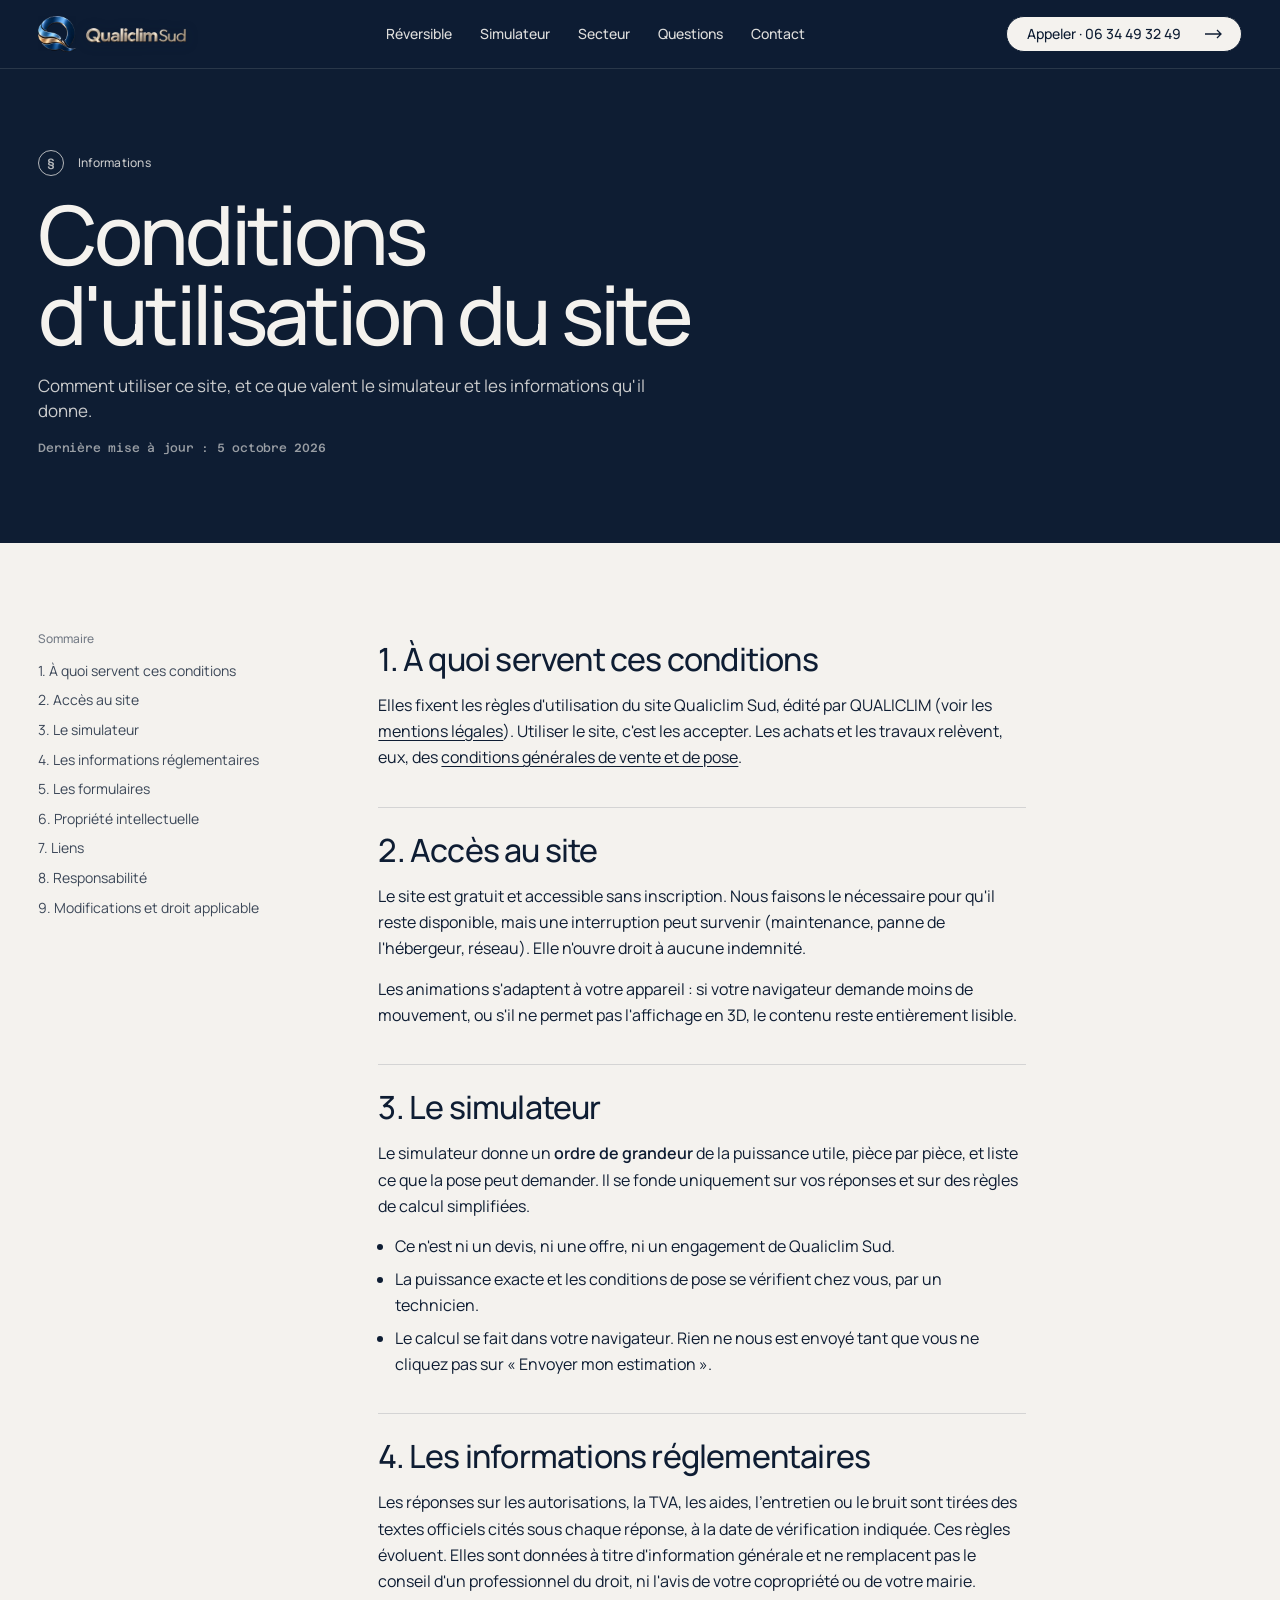
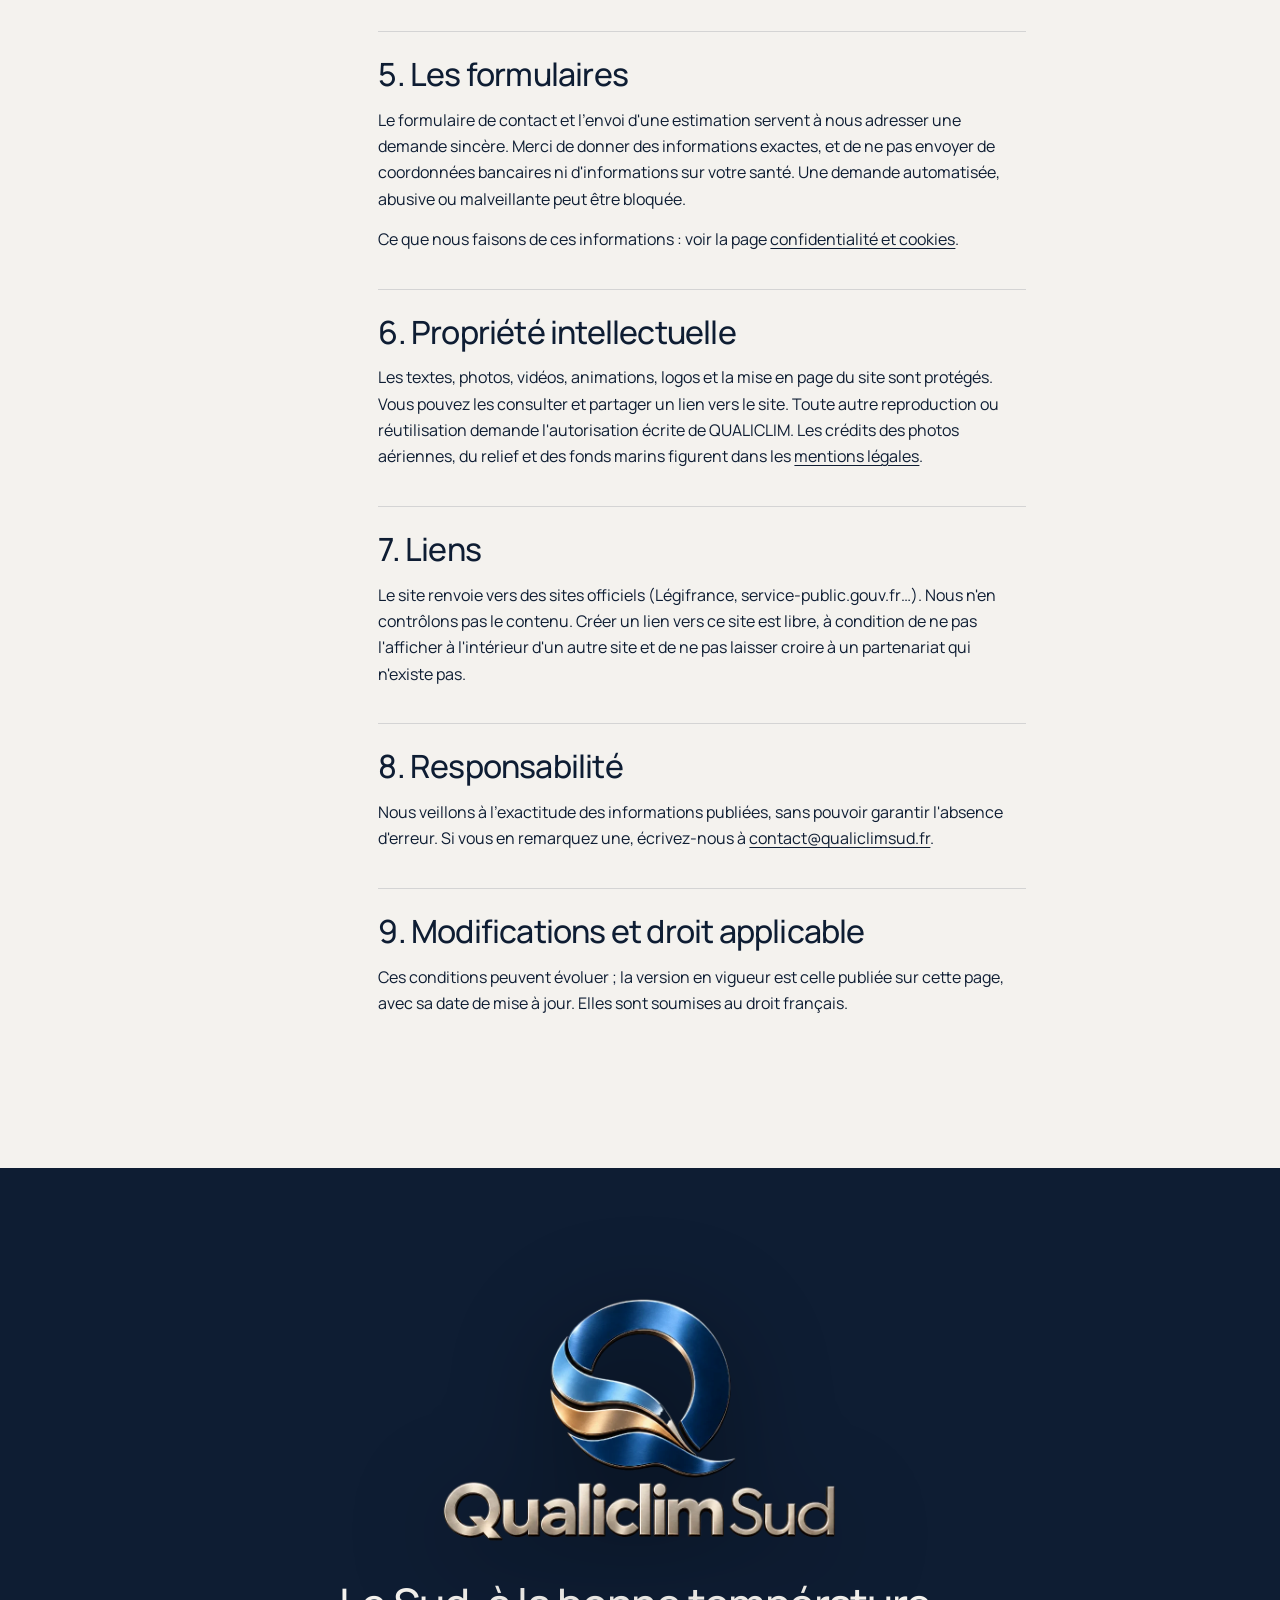
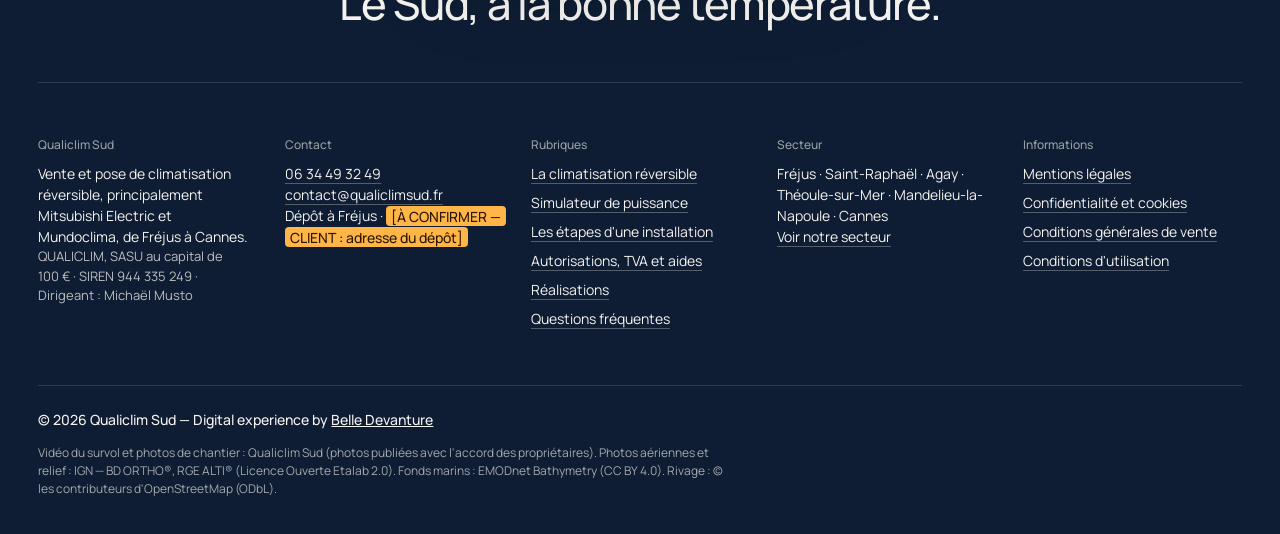
==== cgu/index.html @ 05bb8656 "Site livrable : pages légales, sécurité, référencement, envoi réel - Mentions légales, confidentiali" ====
<!doctype html>
<html lang="fr">
<head>
<meta charset="utf-8">
<meta name="viewport" content="width=device-width,initial-scale=1,viewport-fit=cover">
<title>Conditions d'utilisation du site | Qualiclim Sud</title>
<meta name="description" content="Conditions d'utilisation du site Qualiclim Sud : simulateur de puissance, informations réglementaires, formulaire, propriété intellectuelle.">
<meta name="theme-color" content="#0e1d33">
<meta property="og:type" content="website">
<meta property="og:locale" content="fr_FR">
<meta property="og:site_name" content="Qualiclim Sud">
<meta property="og:title" content="Conditions d'utilisation du site | Qualiclim Sud">
<meta property="og:description" content="Conditions d'utilisation du site Qualiclim Sud : simulateur de puissance, informations réglementaires, formulaire, propriété intellectuelle.">
<!-- commun:tete -->
<meta name="robots" content="noindex, nofollow">
<!-- Aperçu : la page n'est pas indexée (configuration.json, "mode": "apercu"). -->
<link rel="canonical" href="https://qualiclimsud.fr/cgu/">
<meta property="og:url" content="https://qualiclimsud.fr/cgu/">
<meta property="og:image" content="https://qualiclimsud.fr/img/partage.jpg">
<meta property="og:image:width" content="1200">
<meta property="og:image:height" content="630">
<meta property="og:image:alt" content="Le logo Qualiclim Sud au-dessus du port de Fréjus">
<meta name="qs-formulaire" content="" data-slug="qualiclim-sud">
<link rel="icon" href="../favicon.ico" sizes="any">
<link rel="icon" href="../img/icone-32.png" type="image/png" sizes="32x32">
<link rel="apple-touch-icon" href="../img/icone-180.png">
<link rel="preload" href="../polices/manrope-latin.woff2" as="font" type="font/woff2" crossorigin>
<link rel="preload" href="../polices/azeret-mono-500-latin.woff2" as="font" type="font/woff2" crossorigin>
<script type="application/ld+json">
{
  "@context": "https://schema.org",
  "@graph": [
    {
      "@type": "WebPage",
      "@id": "https://qualiclimsud.fr/cgu/#page",
      "url": "https://qualiclimsud.fr/cgu/",
      "name": "Conditions d'utilisation du site | Qualiclim Sud",
      "description": "Conditions d'utilisation du site Qualiclim Sud : simulateur de puissance, informations réglementaires, formulaire, propriété intellectuelle.",
      "inLanguage": "fr-FR",
      "isPartOf": {
        "@id": "https://qualiclimsud.fr/#site"
      },
      "dateModified": "2026-10-05"
    },
    {
      "@type": "BreadcrumbList",
      "itemListElement": [
        {
          "@type": "ListItem",
          "position": 1,
          "name": "Accueil",
          "item": "https://qualiclimsud.fr/"
        },
        {
          "@type": "ListItem",
          "position": 2,
          "name": "Conditions d'utilisation",
          "item": "https://qualiclimsud.fr/cgu/"
        }
      ]
    }
  ]
}
</script>
<!-- /commun:tete -->
<link rel="stylesheet" href="../css/site.css">
</head>
<body class="page-simple">
<a class="evitement" href="#contenu">Aller au contenu</a>
<header class="nav sur-clair" id="nav">
  <a class="signe" href="../" aria-label="Qualiclim Sud, page d'accueil"><img class="signe__q" src="../img/q-petit.webp" alt="" width="112" height="108"><img class="signe__nom" src="../img/nom-petit.webp" alt="" width="480" height="72"></a>
  <nav class="nav__liens" aria-label="Rubriques">
    <a href="../#climatisation">Réversible</a>
    <a href="../#simulateur">Simulateur</a>
    <a href="../#zone">Secteur</a>
    <a href="../#questions">Questions</a>
    <a href="../#contact">Contact</a>
  </nav>
  <a class="pilule pilule--porcelaine" href="tel:+33634493249" aria-label="Appeler Qualiclim Sud au 06 34 49 32 49">Appeler<span class="appel__num">&nbsp;· 06&nbsp;34&nbsp;49&nbsp;32&nbsp;49</span></a>
</header>
<main id="contenu">
  <header class="legal-entete">
    <div class="cadre">
      <p class="sur-titre sur-titre--clair"><span>§</span>Informations</p>
      <h1>Conditions d'utilisation du site</h1>
      <p class="chapeau">Comment utiliser ce site, et ce que valent le simulateur et les informations qu'il donne.</p>
      <p class="maj">Dernière mise à jour : 5 octobre 2026</p>
    </div>
  </header>
  <div class="legal-corps">
    <div class="legal-grille">
      <nav class="sommaire" aria-label="Sommaire de la page"><p>Sommaire</p><a href="#objet">1. À quoi servent ces conditions</a><a href="#acces">2. Accès au site</a><a href="#simulateur">3. Le simulateur</a><a href="#informations">4. Les informations réglementaires</a><a href="#formulaires">5. Les formulaires</a><a href="#propriete">6. Propriété intellectuelle</a><a href="#liens">7. Liens</a><a href="#responsabilite">8. Responsabilité</a><a href="#modifications">9. Modifications et droit applicable</a></nav>
      <article class="prose">
<section id="objet">
  <h2>1. À quoi servent ces conditions</h2>
  <p>Elles fixent les règles d'utilisation du site Qualiclim Sud, édité par QUALICLIM (voir les <a href="../mentions-legales/">mentions légales</a>). Utiliser le site, c'est les accepter. Les achats et les travaux relèvent, eux, des <a href="../cgv/">conditions générales de vente et de pose</a>.</p>
</section>

<section id="acces">
  <h2>2. Accès au site</h2>
  <p>Le site est gratuit et accessible sans inscription. Nous faisons le nécessaire pour qu'il reste disponible, mais une interruption peut survenir (maintenance, panne de l'hébergeur, réseau). Elle n'ouvre droit à aucune indemnité.</p>
  <p>Les animations s'adaptent à votre appareil : si votre navigateur demande moins de mouvement, ou s'il ne permet pas l'affichage en 3D, le contenu reste entièrement lisible.</p>
</section>

<section id="simulateur">
  <h2>3. Le simulateur</h2>
  <p>Le simulateur donne un <strong>ordre de grandeur</strong> de la puissance utile, pièce par pièce, et liste ce que la pose peut demander. Il se fonde uniquement sur vos réponses et sur des règles de calcul simplifiées.</p>
  <ul>
    <li>Ce n'est ni un devis, ni une offre, ni un engagement de Qualiclim Sud.</li>
    <li>La puissance exacte et les conditions de pose se vérifient chez vous, par un technicien.</li>
    <li>Le calcul se fait dans votre navigateur. Rien ne nous est envoyé tant que vous ne cliquez pas sur « Envoyer mon estimation ».</li>
  </ul>
</section>

<section id="informations">
  <h2>4. Les informations réglementaires</h2>
  <p>Les réponses sur les autorisations, la TVA, les aides, l'entretien ou le bruit sont tirées des textes officiels cités sous chaque réponse, à la date de vérification indiquée. Ces règles évoluent. Elles sont données à titre d'information générale et ne remplacent pas le conseil d'un professionnel du droit, ni l'avis de votre copropriété ou de votre mairie.</p>
</section>

<section id="formulaires">
  <h2>5. Les formulaires</h2>
  <p>Le formulaire de contact et l'envoi d'une estimation servent à nous adresser une demande sincère. Merci de donner des informations exactes, et de ne pas envoyer de coordonnées bancaires ni d'informations sur votre santé. Une demande automatisée, abusive ou malveillante peut être bloquée.</p>
  <p>Ce que nous faisons de ces informations : voir la page <a href="../confidentialite/">confidentialité et cookies</a>.</p>
</section>

<section id="propriete">
  <h2>6. Propriété intellectuelle</h2>
  <p>Les textes, photos, vidéos, animations, logos et la mise en page du site sont protégés. Vous pouvez les consulter et partager un lien vers le site. Toute autre reproduction ou réutilisation demande l'autorisation écrite de QUALICLIM. Les crédits des photos aériennes, du relief et des fonds marins figurent dans les <a href="../mentions-legales/#propriete">mentions légales</a>.</p>
</section>

<section id="liens">
  <h2>7. Liens</h2>
  <p>Le site renvoie vers des sites officiels (Légifrance, service-public.gouv.fr…). Nous n'en contrôlons pas le contenu. Créer un lien vers ce site est libre, à condition de ne pas l'afficher à l'intérieur d'un autre site et de ne pas laisser croire à un partenariat qui n'existe pas.</p>
</section>

<section id="responsabilite">
  <h2>8. Responsabilité</h2>
  <p>Nous veillons à l'exactitude des informations publiées, sans pouvoir garantir l'absence d'erreur. Si vous en remarquez une, écrivez-nous à <a href="mailto:contact@qualiclimsud.fr">contact@qualiclimsud.fr</a>.</p>
</section>

<section id="modifications">
  <h2>9. Modifications et droit applicable</h2>
  <p>Ces conditions peuvent évoluer ; la version en vigueur est celle publiée sur cette page, avec sa date de mise à jour. Elles sont soumises au droit français.</p>
</section>
      </article>
    </div>
  </div>
</main>
<!-- commun:pied -->
<footer class="pied">
  <div class="cadre">
    <div class="pied__haut">
      <img class="pied__logo" src="../img/logo.webp" alt="Qualiclim Sud" width="900" height="600" loading="lazy">
      <p class="pied__slogan">Le Sud, à la bonne température.</p>
    </div>
    <div class="pied__colonnes">
      <div><p class="pied__t">Qualiclim Sud</p><p>Vente et pose de climatisation réversible, principalement Mitsubishi Electric et Mundoclima, de Fréjus à Cannes.</p><p class="pied__entreprise">QUALICLIM, SASU au capital de 100&nbsp;€ · SIREN 944&nbsp;335&nbsp;249 · Dirigeant : Michaël Musto</p></div>
      <div><p class="pied__t">Contact</p><p><a href="tel:+33634493249">06 34 49 32 49</a></p><p><a href="mailto:contact@qualiclimsud.fr">contact@qualiclimsud.fr</a></p><p>Dépôt à Fréjus · <span class="a-confirmer">[À CONFIRMER — CLIENT : adresse du dépôt]</span></p></div>
      <nav aria-label="Rubriques du site"><p class="pied__t">Rubriques</p><ul>
        <li><a href="../#climatisation">La climatisation réversible</a></li>
        <li><a href="../#simulateur">Simulateur de puissance</a></li>
        <li><a href="../#deroulement">Les étapes d'une installation</a></li>
        <li><a href="../#demarches">Autorisations, TVA et aides</a></li>
        <li><a href="../#realisations">Réalisations</a></li>
        <li><a href="../#questions">Questions fréquentes</a></li>
      </ul></nav>
      <div><p class="pied__t">Secteur</p><p>Fréjus · Saint-Raphaël · Agay · Théoule-sur-Mer · Mandelieu-la-Napoule · Cannes</p><p><a href="../#zone">Voir notre secteur</a></p></div>
      <nav aria-label="Informations légales"><p class="pied__t">Informations</p><ul>
        <li><a href="../mentions-legales/">Mentions légales</a></li>
        <li><a href="../confidentialite/">Confidentialité et cookies</a></li>
        <li><a href="../cgv/">Conditions générales de vente</a></li>
        <li><a href="../cgu/">Conditions d'utilisation</a></li>
      </ul></nav>
    </div>
    <div class="pied__bas">
      <p class="signature">© <span data-annee>2026</span> Qualiclim Sud — Digital experience by <a href="https://belledevanture.fr" target="_blank" rel="noopener">Belle Devanture</a></p>
      <p class="legal">Vidéo du survol et photos de chantier : Qualiclim Sud (photos publiées avec l'accord des propriétaires). Photos aériennes et relief : IGN — BD ORTHO®, RGE ALTI® (Licence Ouverte Etalab 2.0). Fonds marins : EMODnet Bathymetry (CC BY 4.0). Rivage : © les contributeurs d'OpenStreetMap (ODbL).</p>
    </div>
  </div>
</footer>
<!-- /commun:pied -->
<script src="../js/commun.js"></script>
</body>
</html>
---- css/site.css ----
/* Polices auto-hébergées (SIL Open Font License 1.1) : aucune requête vers un serveur extérieur. */
@font-face { font-family: "Manrope"; font-style: normal; font-weight: 400 600; font-display: swap; src: url("../polices/manrope-latin.woff2") format("woff2"); }
@font-face { font-family: "Azeret Mono"; font-style: normal; font-weight: 500; font-display: swap; src: url("../polices/azeret-mono-500-latin.woff2") format("woff2"); }

/* Verrou de référence : AYOCIN (choisi par David) — structure gardée : canevas clair + encre profonde, larges bandes de couleur,
   une seule famille en graisse 500, titres à l'échelle d'un mur, chiffres géants en Azeret Mono resserré, pilules 20 px avec poche
   pour la flèche, cartes 10 px sans ombre, champs soulignés à 0 px.
   Couleurs adaptées au logo Qualiclim Sud (demande de David) : argent clair (canevas), nuit cobalt (encre, bandes sombres),
   bandes argent / cuivre clair / bleu glacier ; le cobalt vif ne sert qu'aux chiffres. */
:root {
  --porcelaine: #f4f2ee;     /* argent clair : canevas, texte sur fond sombre */
  --espresso: #0e1d33;       /* nuit cobalt : encre, bandes sombres, boutons pleins */
  --espresso-2: #13253f;
  --parchemin: #d4d1cb;      /* filets sur fonds clairs */
  --pierre: #d9d5cd;         /* bande argent */
  --sable: #e9e5dd;
  --cobalt: #2a5fae;         /* RÉSERVÉ aux chiffres */
  --jour: #f2e1cb;           /* bande cuivre clair — jamais un accent */
  --peche: #d8e4f2;          /* bande bleu glacier — jamais un accent */
  --f: "Manrope", ui-sans-serif, system-ui, -apple-system, "Segoe UI", Roboto, sans-serif;
  --f-chiffre: "Azeret Mono", ui-monospace, Menlo, monospace;
  --g: clamp(18px, 3vw, 40px);
  color-scheme: light;
}
* { box-sizing: border-box; }
html { background: var(--porcelaine); }
.scene video { position: absolute; inset: 0; width: 100%; height: 100%; object-fit: cover; opacity: 0; transition: opacity .6s ease; }
.scene video.pret { opacity: 1; }
body { margin: 0; background: var(--porcelaine); color: var(--espresso); font: 400 14px/1.4 var(--f); -webkit-font-smoothing: antialiased; }
a { color: inherit; }
:focus-visible { outline: 1px solid currentColor; outline-offset: 4px; }
h1, h2, h3 { font-family: var(--f); font-weight: 500; margin: 0; text-wrap: balance; }
p { margin: 0; }
/* Ce que le client doit encore fournir : surligné en orange, lisible sur fond clair comme sur fond nuit. */
.a-confirmer { background: #ffb547; color: #2a1700; font-weight: 500; padding: .06em .38em; border-radius: 4px; -webkit-box-decoration-break: clone; box-decoration-break: clone; text-shadow: none; }
.utile { font: 500 12px/1.4 var(--f); }

/* Boutons pilules (poche à droite pour la flèche) */
.pilule { position: relative; display: inline-flex; align-items: center; font: 500 14px/1 var(--f); text-decoration: none; border-radius: 20px; padding: 12px 60px 12px 20px; white-space: nowrap; transition: background .25s, color .25s; }
.pilule::after { content: ""; position: absolute; right: 18px; top: 50%; width: 18px; height: 10px; transform: translateY(-50%);
  background: currentColor; -webkit-mask: url("data:image/svg+xml,%3Csvg xmlns='http://www.w3.org/2000/svg' viewBox='0 0 18 10'%3E%3Cpath d='M0 5h16M12 1l4 4-4 4' fill='none' stroke='black' stroke-width='1.3'/%3E%3C/svg%3E") center / contain no-repeat;
  mask: url("data:image/svg+xml,%3Csvg xmlns='http://www.w3.org/2000/svg' viewBox='0 0 18 10'%3E%3Cpath d='M0 5h16M12 1l4 4-4 4' fill='none' stroke='black' stroke-width='1.3'/%3E%3C/svg%3E") center / contain no-repeat; }
.pilule--espresso { background: var(--espresso); color: var(--porcelaine); border: 1px solid var(--porcelaine); }
.pilule--espresso:hover { background: #1c3356; }
.pilule--porcelaine { background: var(--porcelaine); color: var(--espresso); border: 1px solid var(--espresso); }
.pilule--porcelaine:hover { background: var(--sable); }
.pilule--onglet { background: transparent; color: var(--porcelaine); border: 1px solid rgba(252,246,236,.35); padding-right: 20px; border-radius: 20px; }
.pilule--onglet::after { display: none; }
.pilule--onglet:hover { border-color: var(--porcelaine); }

/* En-tête transparent, intégré à l'image */
.nav { position: fixed; inset: 0 0 auto 0; z-index: 40; display: grid; grid-template-columns: auto 1fr auto; align-items: center; gap: 24px;
  padding: calc(16px + env(safe-area-inset-top, 0px)) var(--g) 16px; color: var(--porcelaine); border-bottom: 1px solid rgba(252,246,236,.18); transition: background .4s, color .4s, border-color .4s; }
/* Au-delà du survol, l'en-tête devient une vitre nuit : le logo métal y garde son éclat. */
.nav.sur-clair { background: rgba(14,29,51,.88); backdrop-filter: blur(16px) saturate(1.2); -webkit-backdrop-filter: blur(16px) saturate(1.2); color: var(--porcelaine); border-bottom-color: rgba(244,242,238,.12); }
.signe { display: flex; align-items: center; gap: 10px; text-decoration: none; min-width: 0; }
.signe img { display: block; width: auto; }
.signe__q { height: 36px; }
.signe__nom { height: 15px; margin-top: 2px; }
/* Le logo du premier écran rejoint l'en-tête au défilement : tant qu'il est en vol, celui de l'en-tête attend. */
.js .signe__q, .js .signe__nom { opacity: 0; }
.nav .signe__nom { filter: drop-shadow(0 1px 6px rgba(10,22,40,.35)); }
@media (max-width: 1180px) { .appel__num { display: none; } }
@media (max-width: 1060px) and (min-width: 861px) { .nav__liens { gap: 20px; } }
@media (max-width: 359px) { .signe__nom { display: none; } }
.nav__liens { display: flex; justify-content: center; gap: 28px; }
.nav__liens a { font: 500 14px/1.2 var(--f); text-decoration: none; opacity: .9; }
.nav__liens a:hover { opacity: 1; text-decoration: underline; text-underline-offset: 5px; }
.nav .pilule { padding-top: 10px; padding-bottom: 10px; }
@media (max-width: 860px) { .nav { grid-template-columns: auto 1fr auto; } .nav .pilule { grid-column: 3; justify-self: end; } .nav__liens { display: none; } .appel__num { display: none; } }

/* Scène */
.scene { position: fixed; inset: 0; z-index: 0; background: #9fb3c9 url("../img/poster.jpg") center / cover no-repeat; }
.scene canvas { position: absolute; inset: 0; width: 100%; height: 100%; display: block; }
.grain { position: absolute; inset: 0; z-index: 1; pointer-events: none; opacity: .05; mix-blend-mode: overlay; background-size: 160px 160px; }
.scene::after { content: ""; position: absolute; inset: 0; z-index: 1; pointer-events: none; background: linear-gradient(180deg, rgba(10,22,40,.32) 0%, rgba(10,22,40,0) 22%, rgba(10,22,40,0) 55%, rgba(10,22,40,.48) 100%); }
.reperes { position: absolute; inset: 0; pointer-events: none; z-index: 2; }
.repere { position: absolute; left: 0; top: 0; display: flex; flex-direction: column; align-items: center; opacity: 0; transition: opacity .5s; color: var(--porcelaine); }
.repere__nom { font: 500 12px/1 var(--f); white-space: nowrap; padding: 8px 12px; border-radius: 9999px; background: rgba(14,29,51,.42); border: 1px solid rgba(252,246,236,.28); backdrop-filter: blur(8px); -webkit-backdrop-filter: blur(8px); }
.repere--depot .repere__nom { background: var(--porcelaine); color: var(--espresso); border-color: var(--porcelaine); }
.repere__tige { width: 1px; height: 46px; background: linear-gradient(rgba(252,246,236,.9), rgba(252,246,236,.1)); }
.repere__pied { width: 6px; height: 6px; border-radius: 50%; background: var(--porcelaine); margin-top: -3px; }
.repere--depot .repere__pied { width: 10px; height: 10px; margin-top: -5px; box-shadow: 0 0 0 6px rgba(252,246,236,.22); }

/* Annotations fixes (utilitaires, sur filets) */
.instrument { position: fixed; z-index: 30; right: var(--g); bottom: calc(22px + env(safe-area-inset-bottom, 0px)); color: var(--porcelaine); display: flex; gap: 18px; align-items: baseline; pointer-events: none; }
.instrument p { font: 500 12px/1.4 var(--f); font-variant-numeric: tabular-nums; }
.instrument .barre { width: 120px; height: 1px; background: rgba(252,246,236,.3); position: relative; align-self: center; }
.instrument .barre i { position: absolute; inset: 0 auto 0 0; width: 0; background: var(--porcelaine); }
.mentions { position: fixed; z-index: 30; left: var(--g); bottom: calc(22px + env(safe-area-inset-bottom, 0px)); font: 400 11px/1.4 var(--f); color: var(--porcelaine); opacity: .78; max-width: 52ch; pointer-events: none; }
.fin-recit .instrument, .fin-recit .mentions, .en-brume .instrument, .en-brume .mentions { opacity: 0; }
@media (max-width: 760px) { .instrument { bottom: calc(64px + env(safe-area-inset-bottom, 0px)); } .instrument .barre { width: 80px; } .mentions { right: var(--g); max-width: none; font-size: 10px; } }

/* Récit */
.recit { position: relative; z-index: 10; }
.piste { height: 480vh; }
.temps { list-style: none; margin: 0; padding: 0; }
.js .temps { position: fixed; inset: 0; z-index: 12; pointer-events: none; }
.temp { min-height: 100vh; display: flex; flex-direction: column; padding: calc(96px + env(safe-area-inset-top, 0px)) var(--g) 96px; color: var(--porcelaine); }
.js .temp { position: absolute; inset: 0; min-height: 0; opacity: 0; visibility: hidden; transition: opacity .8s ease, visibility 0s linear .8s; }
.js .temp.est-la { opacity: 1; visibility: visible; transition: opacity .8s ease, visibility 0s; pointer-events: auto; }
.affiche { font: 500 clamp(72px, 16.2vw, 260px)/.8 var(--f); letter-spacing: -0.035em; white-space: nowrap; margin-left: -.05em; }
.ligne-utile { display: flex; flex-wrap: wrap; justify-content: space-between; gap: 8px 24px; border-top: 1px solid rgba(252,246,236,.45); padding-top: 12px; font: 500 12px/1.4 var(--f); }
.actions { display: flex; flex-wrap: wrap; gap: 12px; align-items: center; }

/* Ouverture : nom monumental, le Q au centre comme l'objet du récit */
.ouverture { justify-content: space-between; }
.marque-hero { flex: 1 1 auto; min-height: 0; display: flex; flex-direction: column; align-items: center; justify-content: center; gap: clamp(12px, 2.4vh, 26px); padding: 1vh 0 3vh; }
.mh-q { display: block; height: min(300px, 31vh, 46vw); width: auto; transform-origin: 50% 50%; will-change: transform, opacity; filter: drop-shadow(0 26px 50px rgba(10,22,40,.5)); }
.mh-nom { display: block; width: min(600px, 80vw, 62vh); height: auto; will-change: transform, opacity; filter: drop-shadow(0 3px 10px rgba(10,22,40,.55)) drop-shadow(0 10px 34px rgba(10,22,40,.5)); }
.mh-entree { display: block; }
/* L'entrée s'anime sur l'enveloppe : le vol, lui, pilote l'image (une animation figée écraserait son opacité). */
@media (prefers-reduced-motion: no-preference) {
  .js .mh-entree--q { animation: entree-q 1.4s cubic-bezier(.2,.7,.2,1) both; }
  .js .mh-entree--nom { animation: entree-nom 1.4s .25s cubic-bezier(.2,.7,.2,1) both; }
}
@media (max-width: 380px), (max-height: 700px) {
  .ouverture .ligne-utile { display: none; }
  .ouverture h1 { font-size: 22px; }
  .temp { padding-bottom: 72px; }
  .instrument { display: none; }
}
@keyframes entree-q { from { opacity: 0; scale: .86; } to { opacity: 1; scale: 1; } }
@keyframes entree-nom { from { opacity: 0; translate: 0 18px; } to { opacity: 1; translate: 0 0; } }
@media (max-height: 560px) and (orientation: landscape) {
  .temp { padding-top: 80px; padding-bottom: 28px; }
  .ouverture { flex-direction: row-reverse; align-items: center; gap: 24px; }
  .marque-hero, .ouverture .bas { flex: 1 1 50%; }
  .ouverture .bas .rangee { flex-direction: column; align-items: flex-start; }
  .ouverture h1 { font-size: 20px; }
  .mh-q { height: 34vh; } .mh-nom { width: min(36vw, 320px); }
  .mentions, .instrument { display: none; }
}
.ouverture .bas { display: grid; gap: 22px; position: relative; }
.ouverture .bas .rangee { display: flex; flex-wrap: wrap; justify-content: space-between; align-items: flex-end; gap: 22px; }
.ouverture h1 { font: 500 clamp(24px, 2.5vw, 36px)/1 var(--f); max-width: 22ch; }
/* Descente : l'altitude en chiffre monumental */
.descente { justify-content: center; align-items: center; text-align: center; }
.metrique { font: 500 clamp(64px, 13vw, 200px)/.9 var(--f-chiffre); letter-spacing: -0.08em; font-variant-numeric: tabular-nums; white-space: nowrap; text-shadow: 0 6px 50px rgba(10,22,40,.4); }
.metrique span { font-family: var(--f); letter-spacing: -0.03em; }
.metrique i { font-style: normal; }
.metrique .deg { display: inline-block; margin: 0 -.2em 0 .02em; }
.descente .sous { text-shadow: 0 2px 18px rgba(10,22,40,.55); }
.descente .sous { margin-top: 26px; display: grid; gap: 8px; justify-items: center; }
.descente .sous h2 { font: 500 clamp(24px, 2.5vw, 36px)/1 var(--f); }
/* Le final (repris de conciergeriesurmesure.fr) : une brume claire monte du bas, le logo s'y pose en montant, le slogan dessous.
   Quand le défilement libère la page, on est déjà sur le fond de la section suivante : aucune coupure. */
.brume, .finale { display: none; }
.js .brume { display: block; position: fixed; inset: 0; z-index: 13; pointer-events: none;
  background: linear-gradient(to top, var(--porcelaine) 50%, color-mix(in srgb, var(--porcelaine) 62%, transparent) 74%, transparent 100%);
  opacity: clamp(0, (var(--vol, 0) - .78) * 8, 1); }
.js .finale { display: flex; position: fixed; inset: 0; z-index: 14; pointer-events: none; flex-direction: column; align-items: center; justify-content: center;
  text-align: center; gap: clamp(10px, 2vh, 18px); padding: 96px var(--g) 56px; color: var(--espresso);
  opacity: clamp(0, (var(--vol, 0) - .84) * 9, 1);
  transform: translateY(calc((1 - clamp(0, (var(--vol, 0) - .8) * 6.7, 1)) * 70px)); }
.finale__q { height: min(190px, 22vh, 34vw); width: auto; filter: drop-shadow(0 2px 1px rgba(14,29,51,.22)) drop-shadow(0 20px 40px rgba(14,29,51,.2)); }
.finale__nom { width: min(460px, 72vw, 50vh); height: auto; filter: drop-shadow(0 1px 1px rgba(14,29,51,.45)) drop-shadow(0 4px 10px rgba(14,29,51,.16)); }
.slogan { font: 500 clamp(28px, 3.6vw, 52px)/1.05 var(--f); letter-spacing: -0.025em; max-width: 20ch; margin-top: clamp(8px, 2vh, 20px); }
.finale .utile { opacity: .7; }
/* Cap sur Fréjus */
.cap { font: 500 clamp(44px, 8.4vw, 136px)/.9 var(--f); letter-spacing: -0.04em; text-align: center; text-shadow: 0 6px 50px rgba(10,22,40,.45); }
.cap span { display: block; }
/* Arrivée */
.arrivee__titre { display: grid; gap: 6px; font-weight: 500; }
.arrivee__kicker { font: 500 clamp(22px, 2.6vw, 38px)/1 var(--f); letter-spacing: -0.02em; text-shadow: 0 4px 30px rgba(10,22,40,.45); }
.arrivee__titre .affiche { display: block; }
.arrivee { justify-content: flex-end; gap: 22px; }
.arrivee .affiche { text-shadow: 0 8px 60px rgba(10,22,40,.35); }
.arrivee .details { display: flex; flex-wrap: wrap; justify-content: space-between; align-items: flex-end; gap: 22px; }


/* ==========================================================================
   v9 — Sections du site. Verrou AYOCIN aux couleurs du logo, poussé vers le haut de gamme :
   le fond change de couleur en continu d'une section à l'autre (au lieu de bandes posées à plat),
   grain discret sur toute la page, filets fins, numéros d'index en chasse fixe, titres-murs
   révélés ligne par ligne.
   ========================================================================== */
:root { --fond: var(--porcelaine); --encre: var(--espresso); --e-sortie: cubic-bezier(0, .202, .204, 1); --e-vif: cubic-bezier(.2, .21, 0, 1); --e-micro: cubic-bezier(.16, 1, .3, 1); }
.lisible { position: absolute !important; width: 1px; height: 1px; overflow: hidden; clip: rect(0 0 0 0); white-space: nowrap; }
.evitement { position: fixed; left: 12px; top: -60px; z-index: 100; background: var(--espresso); color: var(--porcelaine); padding: 10px 16px; border-radius: 20px; text-decoration: none; font-weight: 500; }
.evitement:focus { top: 12px; }

/* Préchargeur : un objet centré et un compteur, rien d'autre */
.prechargeur { display: none; }
.js .prechargeur { display: grid; position: fixed; inset: 0; z-index: 90; background: var(--espresso); color: var(--porcelaine); place-items: center; }
.prechargeur__centre { display: grid; justify-items: center; gap: 18px; }
.prechargeur__centre img { width: min(120px, 28vw); height: auto; filter: drop-shadow(0 18px 40px rgba(0,0,0,.45)); }
.prechargeur__compte { font: 500 clamp(40px, 6vw, 72px)/1 var(--f-chiffre); letter-spacing: -0.07em; font-variant-numeric: tabular-nums; }
.prechargeur__compte small { font: 500 .4em/1 var(--f); letter-spacing: 0; margin-left: .2em; opacity: .7; }
.prechargeur__ligne { position: absolute; left: 0; right: 0; bottom: calc(28px + env(safe-area-inset-bottom, 0px)); text-align: center; font: 500 12px/1.4 var(--f); opacity: .6; }
.prechargeur.parti { pointer-events: none; }

/* Fond continu : chaque section déclare sa couleur, le site glisse de l'une à l'autre */
.site { position: relative; z-index: 15; background: var(--fond); color: var(--espresso); transition: background-color .6s ease; }
/* Chaque section porte sa propre encre : le texte ne dépend jamais du fond en transition */
.manifeste, .services, .deroule, .demarches, .realisations, .faq-bande { color: var(--espresso); }
.marques, .simu, .zone, .contact, .rev { color: var(--porcelaine); }
.pile__carte, .etape-carte, .demarche, .gros-numero { color: var(--espresso); }
.site::before { content: ""; position: absolute; inset: 0; pointer-events: none; z-index: 0; opacity: .045; mix-blend-mode: multiply;
  background-image: url("data:image/svg+xml,%3Csvg xmlns='http://www.w3.org/2000/svg' width='200' height='200'%3E%3Cfilter id='g'%3E%3CfeTurbulence type='fractalNoise' baseFrequency='.9' numOctaves='2' stitchTiles='stitch'/%3E%3C/filter%3E%3Crect width='100%25' height='100%25' filter='url(%23g)'/%3E%3C/svg%3E"); }
.site > section { position: relative; z-index: 1; }
:where(.site) p { font-size: 16px; line-height: 1.55; }
:where(.site) .utile, :where(.site) .utile * { font-size: 13px; }
.bande { padding: clamp(96px, 12vw, 168px) var(--g); background: transparent; }
.manifeste, .realisations { background: var(--porcelaine); }
.bande--jour { background: var(--jour); } .bande--peche { background: var(--peche); } .bande--pierre { background: var(--pierre); }
.bande--espresso, .zone { background: var(--espresso); } .simu { background: #0b1729; }
/* Avec le fond continu, les sections deviennent transparentes : c'est .site qui change de couleur */
.fond-continu .site > section { background: transparent; }
.bande--espresso, .simu, .zone, .rev { color: var(--porcelaine); }
.cadre { max-width: 1320px; margin: 0 auto; display: grid; gap: 40px; }

/* Typographie des sections */
.sur-titre { display: flex; align-items: baseline; gap: 14px; font: 500 12px/1 var(--f) !important; letter-spacing: .02em; text-transform: none; opacity: .8; }
.sur-titre span { font: 500 12px/1 var(--f-chiffre); letter-spacing: -0.04em; padding: 6px 8px; border: 1px solid currentColor; border-radius: 20px; opacity: .9; }
.titre-mur { font: 500 clamp(48px, 7.6vw, 128px)/.92 var(--f); letter-spacing: -0.045em; max-width: 14ch; }
.tete { display: grid; gap: 18px 60px; grid-template-columns: minmax(0, 1.3fr) minmax(0, 1fr); align-items: end; border-bottom: 1px solid color-mix(in srgb, currentColor 16%, transparent); padding-bottom: 28px; }
.tete .sur-titre { grid-column: 1 / -1; }
.tete h2 { font: 500 clamp(40px, 5vw, 72px)/.98 var(--f); letter-spacing: -0.035em; }
.tete p:not(.sur-titre) { max-width: 46ch; }
.tete--colonne { grid-template-columns: 1fr; align-content: start; border: 0; }
@media (max-width: 820px) { .tete { grid-template-columns: 1fr; } }
.ligne-masque { overflow: hidden; padding-bottom: .06em; margin-bottom: -.06em; }
.lien-fleche { display: inline-flex; align-items: center; gap: 10px; font: 500 14px/1 var(--f); text-decoration: none; border-bottom: 1px solid currentColor; padding-bottom: 6px; justify-self: start; }
.lien-fleche::after { content: "→"; transition: transform .3s var(--e-micro); }
.lien-fleche:hover::after { transform: translateX(5px); }
[data-apparait] { will-change: transform, opacity; }

/* Pilules : la flèche sort de sa poche et sa jumelle entre */
.pilule { overflow: hidden; will-change: transform; transition: background .25s, color .25s, border-color .25s, transform .4s var(--e-micro); }
.pilule::before { content: ""; position: absolute; right: 18px; top: 50%; width: 18px; height: 10px; transform: translate(-28px, -50%); opacity: 0; background: currentColor;
  -webkit-mask: url("data:image/svg+xml,%3Csvg xmlns='http://www.w3.org/2000/svg' viewBox='0 0 18 10'%3E%3Cpath d='M0 5h16M12 1l4 4-4 4' fill='none' stroke='black' stroke-width='1.3'/%3E%3C/svg%3E") center / contain no-repeat;
  mask: url("data:image/svg+xml,%3Csvg xmlns='http://www.w3.org/2000/svg' viewBox='0 0 18 10'%3E%3Cpath d='M0 5h16M12 1l4 4-4 4' fill='none' stroke='black' stroke-width='1.3'/%3E%3C/svg%3E") center / contain no-repeat;
  transition: transform .3s cubic-bezier(.4,0,.1,1), opacity .3s; }
.pilule::after { transition: transform .3s cubic-bezier(.4,0,.1,1), opacity .3s; }
@media (hover: hover) {
  .pilule:hover::after { transform: translate(28px, -50%); opacity: 0; }
  .pilule:hover::before { transform: translate(0, -50%); opacity: 1; }
}
.pilule--onglet::before { display: none; }

/* 01 — Manifeste */
.manifeste .cadre { gap: 48px; }
.manifeste__texte { font: 500 clamp(26px, 3.4vw, 50px)/1.12 var(--f) !important; letter-spacing: -0.025em; max-width: 24ch; text-wrap: pretty; }
.manifeste__texte .mot { opacity: .16; transition: opacity .2s linear; }
.manifeste__texte .mot.allume { opacity: 1; }
.reperes-cles { display: grid; grid-template-columns: repeat(4, minmax(0, 1fr)); gap: 0; margin: 0; border-top: 1px solid color-mix(in srgb, currentColor 18%, transparent); }
.reperes-cles > div { padding: 20px 20px 20px 0; border-right: 1px solid color-mix(in srgb, currentColor 12%, transparent); display: grid; gap: 10px; }
.reperes-cles > div + div { padding-left: 20px; }
.reperes-cles > div:last-child { border-right: 0; }
.reperes-cles dt { font: 500 12px/1 var(--f); opacity: .6; }
.reperes-cles dd { margin: 0; font: 500 clamp(18px, 1.7vw, 24px)/1.2 var(--f); letter-spacing: -0.015em; }
.reperes-cles a { text-decoration: none; font-family: var(--f-chiffre); letter-spacing: -0.05em; color: var(--cobalt); }
@media (max-width: 820px) { .reperes-cles { grid-template-columns: 1fr 1fr; } .reperes-cles > div:nth-child(2) { border-right: 0; } .reperes-cles > div:nth-child(3) { padding-left: 0; } .reperes-cles > div:nth-child(n+3) { border-top: 1px solid color-mix(in srgb, currentColor 12%, transparent); } }
.intro { display: grid; grid-template-columns: repeat(2, minmax(0, 1fr)); gap: 24px 60px; max-width: 980px; }
.intro a { text-underline-offset: 4px; }
@media (max-width: 820px) { .intro { grid-template-columns: 1fr; } }
.defile { overflow: hidden; margin-top: clamp(60px, 9vw, 120px); border-top: 1px solid color-mix(in srgb, currentColor 14%, transparent); border-bottom: 1px solid color-mix(in srgb, currentColor 14%, transparent); padding: 18px 0; }
.defile__piste { font: 500 clamp(64px, 13vw, 220px)/.9 var(--f) !important; letter-spacing: -0.045em; white-space: nowrap; will-change: transform; }

/* 02 — Cartes empilées */
.services .cadre { gap: 56px; }
.pile { display: grid; gap: 24px; }
.pile__carte { position: sticky; top: calc(96px + var(--i) * 18px); display: grid; grid-template-columns: minmax(0, 1fr) minmax(0, 1.25fr); gap: 0; min-height: min(72vh, 560px);
  background: var(--porcelaine); border-radius: 10px; overflow: hidden; transform-origin: 50% 0; will-change: transform; box-shadow: 0 -1px 0 rgba(14,29,51,.06); }
.pile__texte { padding: clamp(24px, 3vw, 44px); display: grid; align-content: space-between; gap: 22px; }
.pile__texte .n { font: 500 clamp(56px, 6vw, 96px)/.9 var(--f-chiffre) !important; letter-spacing: -0.08em; color: var(--cobalt); }
.pile__texte h3 { font: 500 clamp(40px, 4.4vw, 64px)/1 var(--f); letter-spacing: -0.035em; }
.pile__visuel { position: relative; overflow: hidden; min-height: 280px; background: var(--sable); }
.pile__visuel img { position: absolute; inset: -8% 0; width: 100%; height: 116%; object-fit: cover; will-change: transform; }
.pile__visuel span { position: absolute; left: 14px; bottom: 14px; font: 500 11px/1 var(--f); background: rgba(244,242,238,.9); color: var(--espresso); padding: 7px 11px; border-radius: 20px; }
@media (max-width: 820px) { .pile__carte { grid-template-columns: 1fr; position: relative; top: auto; min-height: 0; } .pile__visuel { min-height: 230px; order: -1; } }

/* 03 — Réversible : la scène porte ses propres styles (reversible.css) */
.rev { min-height: 100vh; }

/* 04 — Marques : les noms se remplissent au défilement */
.tete--sombre { border-color: rgba(244,242,238,.14); }
.marques__liste { list-style: none; margin: 0; padding: 0; display: grid; }
.marque-ligne { display: grid; grid-template-columns: 4.5rem minmax(0, 1fr); align-items: baseline; gap: 0 20px; border-top: 1px solid rgba(244,242,238,.14); padding: 30px 0 24px; overflow: hidden; }
.marque-ligne:last-child { border-bottom: 1px solid rgba(244,242,238,.14); }
.marque-ligne .n { font: 500 20px/1 var(--f-chiffre); letter-spacing: -0.05em; opacity: .6; }
.marque-nom { font: 500 clamp(56px, 13vw, 230px)/.86 var(--f) !important; letter-spacing: -0.05em; white-space: nowrap;
  color: transparent; -webkit-text-stroke: 1px rgba(244,242,238,.55);
  background: linear-gradient(90deg, var(--porcelaine) 0 var(--plein, 0%), transparent var(--plein, 0%)); -webkit-background-clip: text; background-clip: text; }
.no-js .marque-nom, .marque-nom.plein { color: var(--porcelaine); -webkit-text-stroke: 0; }
.marque-ligne .utile { grid-column: 2; margin-top: 14px; opacity: .8; }
@media (max-width: 560px) { .marque-ligne { grid-template-columns: 1fr; } .marque-ligne .utile { grid-column: 1; } .marque-ligne .n { margin-bottom: 12px; } }

/* 05 — Simulateur : la console */
.simu { padding: clamp(96px, 12vw, 160px) var(--g) clamp(80px, 10vw, 140px); color: var(--porcelaine); }
.simu__tete { max-width: 1320px; margin: 0 auto 48px; display: grid; gap: 22px; }
.simu__tete > p:not(.sur-titre) { max-width: 56ch; opacity: .85; }
.simu__promesses { list-style: none; margin: 0; padding: 0; display: flex; flex-wrap: wrap; gap: 8px; }
.simu__promesses li { font: 500 12px/1 var(--f); border: 1px solid rgba(244,242,238,.3); border-radius: 20px; padding: 9px 13px; }
.simu__sansjs { max-width: 1320px; margin: 0 auto; }
.simu__app { max-width: 1320px; margin: 0 auto; display: grid; grid-template-columns: minmax(0, 1.08fr) minmax(0, 1fr); gap: 20px; align-items: start; }
.simu__scene { position: sticky; top: 92px; height: calc(100vh - 120px); max-height: 760px; min-height: 480px; border-radius: 10px; overflow: hidden;
  background: radial-gradient(120% 90% at 50% 40%, #1a2d4c 0%, #0e1d33 55%, #091426 100%); border: 1px solid rgba(244,242,238,.08); }
.simu__scene::after { content: ""; position: absolute; inset: 0; pointer-events: none; background: radial-gradient(60% 40% at 50% 100%, rgba(42,95,174,.25), transparent 70%); }
.piece-toile { position: absolute; inset: 0; width: 100%; height: 100%; }
.simu__jauge { position: absolute; left: 22px; top: 22px; z-index: 2; width: 168px; height: 168px; }
.jauge { width: 100%; height: 100%; transform: rotate(135deg); }
.jauge circle { fill: none; stroke-width: 6; stroke-linecap: round; }
.jauge__fond { stroke: rgba(244,242,238,.12); stroke-dasharray: 433.5 578; }
.jauge__arc { stroke: url(#degrade); stroke: var(--porcelaine); stroke-dasharray: 0 578; transition: stroke .4s; }
.jauge__texte { position: absolute; inset: 0; display: grid; place-content: center; text-align: center; gap: 4px; }
.jauge__kw { font: 500 46px/1 var(--f-chiffre) !important; letter-spacing: -0.08em; font-variant-numeric: tabular-nums; }
.jauge__kw small { font: 500 14px/1 var(--f); letter-spacing: 0; margin-left: 4px; opacity: .8; }
.jauge__lib { font: 500 11px/1.2 var(--f) !important; opacity: .65; }
.simu__etiquettes { position: absolute; right: 18px; top: 22px; z-index: 2; display: grid; gap: 8px; justify-items: end; }
.etiquette { font: 500 12px/1 var(--f) !important; padding: 9px 12px; border-radius: 20px; background: rgba(14,29,51,.55); border: 1px solid rgba(244,242,238,.18); backdrop-filter: blur(8px); -webkit-backdrop-filter: blur(8px); }
.etiquette--souffle i { display: inline-block; width: 8px; height: 8px; border-radius: 50%; margin-right: 8px; background: linear-gradient(90deg, #4f9be8 50%, #e08a3c 50%); vertical-align: 0; }
.simu__pieces { position: absolute; left: 18px; right: 18px; bottom: 18px; z-index: 2; display: flex; gap: 8px; flex-wrap: wrap; }
.simu__pieces button { all: unset; cursor: pointer; font: 500 12px/1 var(--f); padding: 10px 13px; border-radius: 20px; border: 1px solid rgba(244,242,238,.22); background: rgba(14,29,51,.5); backdrop-filter: blur(8px); -webkit-backdrop-filter: blur(8px); transition: background .25s, color .25s, border-color .25s; }
.simu__pieces button b { font: 500 12px/1 var(--f-chiffre); letter-spacing: -0.04em; margin-left: 8px; opacity: .8; }
.simu__pieces button[aria-pressed="true"] { background: var(--porcelaine); color: var(--espresso); border-color: var(--porcelaine); }
.simu__pieces button:focus-visible { outline: 1px solid var(--porcelaine); outline-offset: 3px; }
.simu__scene .repli { position: absolute; inset: 0; display: grid; place-items: center; text-align: center; padding: 40px; opacity: .7; }

.simu__panneau { display: grid; gap: 26px; background: rgba(244,242,238,.035); border: 1px solid rgba(244,242,238,.1); border-radius: 10px; padding: clamp(20px, 2.6vw, 36px); }
.simu__etapes { list-style: none; margin: 0; padding: 0; display: grid; grid-template-columns: repeat(4, minmax(0, 1fr)); gap: 10px; }
.simu__etapes button { all: unset; cursor: pointer; display: grid; gap: 6px; font: 500 13px/1.2 var(--f); opacity: .45; transition: opacity .3s; }
.simu__etapes button span { font: 500 26px/1 var(--f-chiffre); letter-spacing: -0.07em; }
.simu__etapes button[aria-current="step"] { opacity: 1; }
.simu__etapes button:focus-visible { outline: 1px solid currentColor; outline-offset: 4px; }
.simu__barre { height: 2px; background: rgba(244,242,238,.12); position: relative; margin-top: -12px; border-radius: 2px; overflow: hidden; }
.simu__barre i { position: absolute; inset: 0 auto 0 0; width: 25%; background: linear-gradient(90deg, #4f9be8, var(--porcelaine), #e08a3c); transition: width .6s var(--e-sortie); }
.simu__fenetre { position: relative; }
.etape { border: 0; margin: 0; padding: 0; min-width: 0; display: grid; gap: 24px; }
.etape[hidden] { display: none !important; }
.etape legend { font: 500 clamp(28px, 2.8vw, 40px)/1 var(--f); letter-spacing: -0.03em; padding: 0; margin-bottom: 24px; }
.q { display: grid; gap: 10px; }
.q__t { font: 500 13px/1.4 var(--f) !important; opacity: .8; }
.q__t label { display: inline; font: inherit; }
.choix { display: flex; flex-wrap: wrap; gap: 8px; }
.choix label, .coche { position: relative; display: inline-flex; cursor: pointer; }
.choix input, .coche input { position: absolute; opacity: 0; width: 1px; height: 1px; margin: 0; }
.choix span { display: inline-block; font: 500 14px/1 var(--f); padding: 12px 16px; border-radius: 20px; border: 1px solid rgba(244,242,238,.24); transition: background .25s, color .25s, border-color .25s, transform .35s var(--e-micro); }
.choix label:hover span { border-color: var(--porcelaine); }
.choix label:active span { transform: scale(.96); }
.choix input:checked + span { background: var(--porcelaine); color: var(--espresso); border-color: var(--porcelaine); }
.choix input:focus-visible + span, .coche input:focus-visible + span { outline: 1px solid var(--porcelaine); outline-offset: 3px; }
.coche { align-items: flex-start; gap: 10px; font: 400 14px/1.4 var(--f); margin-top: 4px; }
.coche span { padding-left: 28px; position: relative; }
.coche span::before { content: ""; position: absolute; left: 0; top: 1px; width: 16px; height: 16px; border: 1px solid currentColor; border-radius: 4px; transition: background .2s; }
.coche input:checked + span::before { background: currentColor; }
.coche input:checked + span::after { content: ""; position: absolute; left: 5px; top: 3px; width: 5px; height: 9px; border: solid var(--espresso); border-width: 0 1.6px 1.6px 0; transform: rotate(45deg); }
.coche[hidden] { display: none; }
.champ { display: grid; gap: 6px; font: 500 13px/1.4 var(--f); max-width: 26rem; }
.champ input, .flottant input, .flottant textarea, .flottant select { font: 400 16px/1.4 var(--f); color: inherit; background: transparent; border: 0; border-bottom: 1px solid rgba(244,242,238,.28); padding: 10px 0; border-radius: 0; width: 100%; }
.champ input:focus, .flottant input:focus, .flottant textarea:focus, .flottant select:focus { outline: none; border-bottom-color: var(--porcelaine); }
.champ input::placeholder { color: inherit; opacity: .35; }
.curseur { display: flex; align-items: center; gap: 20px; max-width: 34rem; }
.curseur input[type=range] { flex: 1; accent-color: var(--porcelaine); padding: 0; border: 0; height: 28px; }
.chiffre { font: 500 28px/1 var(--f-chiffre); letter-spacing: -0.06em; min-width: 4ch; text-align: right; font-variant-numeric: tabular-nums; }
.u { font-family: var(--f); letter-spacing: -0.02em; margin-left: .12em; font-size: .6em; }
.v { display: inline-block; margin: 0 -.17em; }
.v--e { margin: 0 -.15em; }
.aide { font: 400 13px/1.4 var(--f) !important; opacity: .7; }
.pieces { display: grid; gap: 14px; }
.piece { border: 1px solid rgba(244,242,238,.14); border-radius: 10px; padding: 18px; display: grid; gap: 16px; transition: border-color .3s, background .3s; }
.piece.est-active { border-color: rgba(244,242,238,.5); background: rgba(244,242,238,.03); }
.piece__haut { display: flex; justify-content: space-between; align-items: center; gap: 12px; }
.piece__haut select { font: 500 20px/1.2 var(--f); color: inherit; background: transparent; border: 0; border-bottom: 1px solid rgba(244,242,238,.25); padding: 4px 24px 4px 0; border-radius: 0; }
.piece__haut select option { color: var(--espresso); }
.piece__kw { font: 500 20px/1 var(--f-chiffre); letter-spacing: -0.05em; white-space: nowrap; }
.piece__ligne { display: grid; grid-template-columns: minmax(0, 1fr) auto; gap: 16px; align-items: end; }
.lien { all: unset; cursor: pointer; font: 500 14px/1 var(--f); text-decoration: underline; text-underline-offset: 5px; }
.lien:focus-visible { outline: 1px solid currentColor; outline-offset: 4px; }
.lien[disabled] { opacity: .3; cursor: default; }
.ajout { justify-self: start; cursor: pointer; }
.simu__nav { display: flex; justify-content: space-between; align-items: center; border-top: 1px solid rgba(244,242,238,.12); padding-top: 20px; }
.simu .pilule { cursor: pointer; }
.simu__live { display: none; }
.etat { display: inline-block; font: 500 12px/1 var(--f); padding: 7px 10px; border-radius: 20px; border: 1px solid currentColor; }
.resultat { display: grid; gap: 26px; }
.resultat h3 { font: 500 clamp(28px, 2.8vw, 40px)/1 var(--f); letter-spacing: -0.03em; }
.res__bloc { display: grid; gap: 12px; border-top: 1px solid rgba(244,242,238,.12); padding-top: 18px; }
.res__bloc h4 { font: 500 13px/1.4 var(--f); margin: 0; opacity: .8; }
.res__ligne { display: grid; grid-template-columns: minmax(0, 1fr) auto; gap: 6px 20px; align-items: baseline; font: 400 15px/1.4 var(--f); }
.res__ligne strong { font-weight: 500; }
.res__ligne .facteurs { grid-column: 1 / -1; font-size: 12px; opacity: .7; }
.res__ligne .val { font: 500 16px/1 var(--f-chiffre); letter-spacing: -0.04em; font-variant-numeric: tabular-nums; white-space: nowrap; }
.res__ligne .val .a-confirmer { font: 400 14px/1.4 var(--f); letter-spacing: 0; }
.res__barre { grid-column: 1 / -1; height: 3px; background: rgba(244,242,238,.1); border-radius: 3px; overflow: hidden; }
.res__barre i { display: block; height: 100%; width: var(--l, 0%); background: linear-gradient(90deg, #4f9be8, #e08a3c); transform-origin: 0 50%; }
.res__note { font: 400 15px/1.5 var(--f) !important; max-width: 62ch; }
.res__liste { margin: 0; padding-left: 1.1em; display: grid; gap: 6px; font: 400 15px/1.45 var(--f); }
.res__mentions { font: 400 12px/1.5 var(--f); opacity: .7; display: grid; gap: 4px; }
.res__mentions p { font-size: 12px !important; }
.gammes { display: grid; grid-template-columns: repeat(auto-fit, minmax(min(100%, 12rem), 1fr)); gap: 12px; }
.gamme { background: rgba(244,242,238,.06); border: 1px solid rgba(244,242,238,.14); border-radius: 10px; padding: 18px; display: grid; gap: 10px; align-content: start; }
.gamme h5 { font: 500 20px/1 var(--f); margin: 0; }
.gamme .prix { font: 500 34px/1 var(--f-chiffre) !important; letter-spacing: -0.07em; font-variant-numeric: tabular-nums; }
.gamme p { font-size: 12px !important; }
.fictif { justify-self: start; font: 500 11px/1 var(--f); padding: 5px 8px; border-radius: 20px; background: var(--porcelaine); color: var(--espresso); }
.bascule { display: flex; flex-wrap: wrap; align-items: center; gap: 10px 20px; }
.envoi { display: grid; gap: 18px; background: rgba(244,242,238,.05); border: 1px solid rgba(244,242,238,.14); border-radius: 10px; padding: 24px; margin-top: 10px; }
.envoi h3 { font: 500 clamp(24px, 2.4vw, 32px)/1 var(--f); }
.envoi .pilule { justify-self: start; }
.retour { font-size: 13px !important; opacity: .85; min-height: 1.4em; }
@media (max-width: 960px) {
  .simu__app { grid-template-columns: 1fr; }
  .simu__scene { position: relative; top: auto; height: 58vh; min-height: 340px; max-height: 520px; }
  .simu__jauge { width: 128px; height: 128px; left: 14px; top: 14px; }
  .jauge__kw { font-size: 34px !important; }
  .simu__etiquettes { right: 12px; top: 14px; }
  .simu__live { display: grid; position: sticky; bottom: calc(10px + env(safe-area-inset-bottom, 0px)); z-index: 5; grid-template-columns: auto minmax(0, 1fr); align-items: center; gap: 2px 14px;
    background: var(--porcelaine); color: var(--espresso); border-radius: 10px; padding: 12px 16px; margin-top: 12px; box-shadow: 0 10px 30px rgba(0,0,0,.3); }
  .live__kw { font: 500 34px/1 var(--f-chiffre) !important; letter-spacing: -0.08em; grid-row: span 2; }
  .live__kw small { font: 500 13px/1 var(--f); letter-spacing: 0; }
  .live__conf { font-size: 12px !important; line-height: 1.35 !important; }
  .live__dl { display: none; }
}
@media (max-width: 560px) { .simu__etapes button { font-size: 11px; } .simu__etapes button span { font-size: 19px; } .piece__ligne { grid-template-columns: 1fr; } }

/* 06 — Étapes : défilement horizontal épinglé (ordinateur), empilé ailleurs */
.deroule { padding-left: 0; padding-right: 0; overflow: hidden; }
.deroule__epingle { display: grid; gap: 40px; }
.deroule__tete { padding: 0 var(--g); }
.deroule__tete h2 { font: 500 clamp(40px, 5vw, 72px)/.98 var(--f); letter-spacing: -0.035em; }
.deroule__fenetre { overflow: hidden; }
.deroule__piste { list-style: none; margin: 0; padding: 0 var(--g); display: flex; gap: 20px; width: max-content; will-change: transform; }
.etape-carte { width: min(440px, 80vw); min-height: 360px; background: var(--porcelaine); border-radius: 10px; padding: 28px; display: grid; gap: 16px; align-content: start; }
.etape-carte__n { font: 500 clamp(64px, 7vw, 110px)/.85 var(--f-chiffre) !important; letter-spacing: -0.08em; color: var(--cobalt); margin-bottom: 18px; }
.etape-carte h3 { font: 500 28px/1.05 var(--f); letter-spacing: -0.02em; }
.deroule__jauge { padding: 0 var(--g); }
.deroule__jauge i { display: block; height: 2px; background: rgba(14,29,51,.15); position: relative; }
.deroule__jauge b { position: absolute; inset: 0 auto 0 0; width: 0; background: var(--espresso); }
@media (max-width: 1023px), (pointer: coarse) {
  .deroule__piste { flex-direction: column; width: auto; }
  .etape-carte { width: auto; min-height: 0; }
  .deroule__jauge { display: none; }
}

/* 07 — Secteur : survol 3D de la côte */
.zone { color: var(--porcelaine); }
.zone__epingle { position: relative; height: 100vh; height: 100svh; overflow: hidden; }
.zone__scene { position: absolute; inset: 0; }
.zone__affiche { position: absolute; inset: 0; background: #2b4f74 url("../img/zone-affiche.jpg") center / cover no-repeat; transition: opacity .8s; }
.cote--vivant .zone__affiche { opacity: 0; }
.cote-toile { position: absolute; inset: 0; width: 100%; height: 100%; }
.cote-reperes { position: absolute; inset: 0; pointer-events: none; z-index: 2; }
.zone .repere { position: absolute; left: 0; top: 0; display: flex; flex-direction: column; align-items: center; opacity: 0; transition: opacity .5s; color: var(--porcelaine); }
.zone .repere__nom { font: 500 12px/1 var(--f); white-space: nowrap; padding: 9px 13px; border-radius: 20px; background: rgba(14,29,51,.5); border: 1px solid rgba(244,242,238,.3); backdrop-filter: blur(8px); -webkit-backdrop-filter: blur(8px); }
.zone .repere--depot .repere__nom { background: var(--porcelaine); color: var(--espresso); }
.zone .repere__tige { width: 1px; height: 48px; background: linear-gradient(rgba(244,242,238,.95), rgba(244,242,238,.1)); }
.zone .repere__pied { width: 7px; height: 7px; border-radius: 50%; background: var(--porcelaine); margin-top: -3px; box-shadow: 0 0 0 6px rgba(244,242,238,.2); }
.zone__calque { position: absolute; inset: 0; z-index: 3; pointer-events: none; display: grid; grid-template-rows: 1fr auto auto; padding: calc(100px + env(safe-area-inset-top, 0px)) var(--g) 28px;
  background: linear-gradient(180deg, rgba(10,22,40,.55) 0%, rgba(10,22,40,0) 34%, rgba(10,22,40,0) 62%, rgba(10,22,40,.6) 100%); }
.zone__titre { display: grid; gap: 18px; align-content: start; }
.zone__titre .titre-mur { text-shadow: 0 8px 50px rgba(10,22,40,.4); }
.sur-titre--clair { color: var(--porcelaine); }
.zone__communes { list-style: none; margin: 0; padding: 0; display: flex; flex-wrap: wrap; gap: 8px; }
.zone__communes li { font: 500 13px/1 var(--f); padding: 10px 14px; border-radius: 20px; border: 1px solid rgba(244,242,238,.35); background: rgba(14,29,51,.35); backdrop-filter: blur(6px); -webkit-backdrop-filter: blur(6px); transition: background .4s, color .4s; }
.zone__communes li.atteinte { background: var(--porcelaine); color: var(--espresso); }
.zone__credit { font: 400 11px/1.4 var(--f) !important; opacity: .7; margin-top: 14px; }
.zone__depot { padding: clamp(80px, 10vw, 140px) var(--g); grid-template-columns: minmax(0, 1.2fr) minmax(0, 1fr); align-items: center; gap: 40px 60px; }
.depot-carte { background: #13253f; border-radius: 10px; overflow: hidden; display: grid; grid-template-columns: minmax(0, 1fr) minmax(0, 1fr); }
.depot-carte__vue { min-height: 300px; background: #2b4f74 url("../img/vue-frejus.jpg") center / cover no-repeat; }
.depot-carte__corps { padding: 28px; display: grid; gap: 16px; align-content: start; }
.depot-carte h3 { font: 500 44px/1 var(--f); letter-spacing: -0.03em; }
.depot-carte dl { display: grid; grid-template-columns: 6rem minmax(0, 1fr); gap: 10px 14px; margin: 0; font: 400 14px/1.4 var(--f); }
.depot-carte dt { opacity: .6; }
.depot-carte dd { margin: 0; min-width: 0; overflow-wrap: anywhere; }
.depot-texte { display: grid; gap: 18px; }
.depot-texte p { font-size: 18px !important; }
.depot-texte .pilule { justify-self: start; }
@media (max-width: 960px) { .zone__depot { grid-template-columns: 1fr; } .depot-carte { grid-template-columns: 1fr; } .depot-carte__vue { min-height: 220px; } }

/* 08 — Démarches */
.demarches__cartes { display: grid; grid-template-columns: repeat(auto-fit, minmax(min(100%, 22rem), 1fr)); gap: 16px; }
.demarche { background: var(--porcelaine); border-radius: 10px; padding: 26px; display: grid; gap: 14px; align-content: start; transition: transform .5s var(--e-micro); }
@media (hover: hover) { .demarche:hover { transform: translateY(-4px); } }
.demarche__n { font: 500 13px/1 var(--f-chiffre) !important; letter-spacing: -0.04em; opacity: .55; }
.demarche h3 { font: 500 24px/1.12 var(--f); letter-spacing: -0.02em; }
.demarche .reponse { font-size: 15px !important; }
.source { font: 400 12px/1.5 var(--f) !important; opacity: .7; }
.source a { text-underline-offset: 3px; }

/* 09 — Réalisations : un chantier réel, en mosaïque, et sa visionneuse */
.galerie { position: relative; display: grid; grid-template-columns: repeat(12, minmax(0, 1fr)); grid-template-rows: clamp(300px, 29vw, 420px) clamp(280px, 25vw, 370px); gap: 28px 18px; }
.photo { margin: 0; min-height: 0; display: grid; grid-template-rows: minmax(0, 1fr) auto; gap: 12px; }
.photo--a { grid-column: 1 / 6; grid-row: 1 / 3; --pos: 50% 40%; --ratio: 4 / 5; }
.photo--b { grid-column: 6 / 9; grid-row: 1; --pos: 0% 20%; --ratio: 3 / 4; }
.photo--c { grid-column: 9 / 13; grid-row: 1; --pos: 30% 45%; --ratio: 3 / 4; }
.photo--d { grid-column: 6 / 13; grid-row: 2; --pos: 50% 40%; --ratio: 3 / 2; }
.photo__ouvrir { position: relative; display: block; min-height: 0; border-radius: 10px; color: var(--espresso); }
.photo__cadre { position: absolute; inset: 0; overflow: hidden; border-radius: 10px; background: var(--sable); }
.photo__zoom { position: absolute; inset: 0; transition: transform 1.1s var(--e-micro); }
.photo__zoom img { position: absolute; left: 0; top: -6%; width: 100%; height: 112%; object-fit: cover; object-position: var(--pos); will-change: transform; }
.photo__plus { position: absolute; right: 12px; top: 12px; width: 36px; height: 36px; border-radius: 20px; display: grid; place-items: center; background: rgba(244,242,238,.92); color: var(--espresso); }
.photo__plus svg { transition: transform .5s var(--e-micro); }
.photo figcaption { display: flex; gap: 12px; align-items: baseline; font: 400 14px/1.45 var(--f); }
.photo__n { font: 500 12px/1 var(--f-chiffre); letter-spacing: -0.04em; opacity: .55; flex: none; }
@media (hover: hover) {
  .photo__ouvrir:hover .photo__zoom { transform: scale(1.045); }
  .photo__ouvrir:hover .photo__plus svg { transform: rotate(90deg); }
}
.galerie__curseur { position: absolute; left: 0; top: 0; z-index: 2; pointer-events: none; display: none; padding: 12px 18px; border-radius: 20px; font: 500 13px/1 var(--f); background: var(--espresso); color: var(--porcelaine); opacity: 0; }
@media (hover: hover) and (pointer: fine) { .js-curseur .galerie__curseur { display: block; } .js-curseur .photo__plus { display: none; } .js-curseur .photo__ouvrir { cursor: none; } }
.galerie__note { font: 400 13px/1.5 var(--f) !important; opacity: .75; max-width: 70ch; }
@media (max-width: 820px) {
  .galerie { grid-template-columns: 1fr 1fr; grid-template-rows: none; gap: 24px 12px; }
  .photo--a, .photo--d { grid-column: 1 / -1; grid-row: auto; }
  .photo--b, .photo--c { grid-column: auto; grid-row: auto; }
  .photo__ouvrir { aspect-ratio: var(--ratio); }
  .photo figcaption { font-size: 13px; }
}
@media (max-width: 560px) { .galerie { grid-template-columns: 1fr; } .photo--b, .photo--c { grid-column: 1 / -1; } }

.visionneuse { position: fixed; inset: 0; width: 100%; height: 100%; max-width: none; max-height: none; margin: 0; padding: clamp(16px, 3vw, 36px); border: 0; background: var(--espresso); color: var(--porcelaine); overscroll-behavior: contain; }
.visionneuse[open] { display: grid; grid-template-rows: auto minmax(0, 1fr) auto; gap: 18px; }
.visionneuse::backdrop { background: rgba(14,29,51,.7); }
.visionneuse__haut { display: flex; justify-content: space-between; align-items: center; gap: 16px; }
.visionneuse__titre { font: 500 13px/1 var(--f-chiffre) !important; letter-spacing: -0.02em; opacity: .8; }
.visionneuse__photo { margin: 0; min-height: 0; display: grid; grid-template-rows: minmax(0, 1fr) auto; gap: 14px; justify-items: center; }
.visionneuse__photo img { width: 100%; height: 100%; min-height: 0; object-fit: contain; touch-action: pan-y; user-select: none; -webkit-user-drag: none; }
.visionneuse__photo figcaption { font: 400 15px/1.45 var(--f); max-width: 60ch; text-align: center; opacity: .9; }
.visionneuse__nav { display: flex; justify-content: center; gap: 12px; }
.visionneuse button { font: 500 14px/1 var(--f); color: var(--porcelaine); background: transparent; border: 1px solid rgba(244,242,238,.35); border-radius: 20px; padding: 13px 20px; cursor: pointer; transition: background .25s, color .25s; }
.visionneuse button:hover { background: var(--porcelaine); color: var(--espresso); }
.visionneuse button:focus-visible { outline: 1px solid var(--porcelaine); outline-offset: 3px; }
.visionneuse { touch-action: pan-y pinch-zoom; }
html.visionneuse-ouverte { overflow: hidden; }

/* 10 — Questions */
.faq-grille { grid-template-columns: minmax(0, .9fr) minmax(0, 1.4fr); gap: 40px 80px; align-items: start; }
.faq-grille .tete { position: sticky; top: 110px; }
.faq-grille .tete h2 { font-size: clamp(36px, 4vw, 60px); }
.faq-grille .tete .pilule { justify-self: start; margin-top: 8px; }
@media (max-width: 960px) { .faq-grille { grid-template-columns: 1fr; } .faq-grille .tete { position: static; } }
.faq-liste { display: grid; border-top: 1px solid rgba(14,29,51,.18); }
.faq { border-bottom: 1px solid rgba(14,29,51,.18); }
.faq summary { list-style: none; cursor: pointer; display: grid; grid-template-columns: minmax(0, 1fr) 28px; gap: 20px; align-items: center; padding: 24px 0; }
.faq summary::-webkit-details-marker { display: none; }
.faq summary h3 { font: 500 clamp(19px, 1.7vw, 24px)/1.25 var(--f); letter-spacing: -0.015em; }
.faq summary i { position: relative; width: 28px; height: 28px; border-radius: 50%; border: 1px solid currentColor; }
.faq summary i::before, .faq summary i::after { content: ""; position: absolute; left: 50%; top: 50%; width: 11px; height: 1.4px; background: currentColor; transform: translate(-50%, -50%); transition: transform .4s var(--e-micro); }
.faq summary i::after { transform: translate(-50%, -50%) rotate(90deg); }
.faq[open] summary i::after { transform: translate(-50%, -50%) rotate(0deg); }
.faq summary:focus-visible { outline: 1px solid currentColor; outline-offset: 4px; }
.faq__corps { display: grid; gap: 12px; padding: 0 48px 26px 0; overflow: hidden; }
.faq__corps .reponse { font-size: 16px !important; }
.chez-nous { font-size: 14px !important; }

/* 11 — Contact */
.contact__grille { grid-template-columns: minmax(0, 1fr) minmax(0, 1fr); gap: 60px 80px; align-items: start; }
@media (max-width: 960px) { .contact__grille { grid-template-columns: 1fr; } }
.contact__appel { display: grid; gap: 24px; align-content: start; }
.contact__chapeau { max-width: 40ch; font-size: 18px !important; opacity: .9; }
.gros-numero { display: grid; gap: 8px; text-decoration: none; justify-self: start; padding: 22px 28px; border-radius: 10px; background: var(--porcelaine); color: var(--espresso); transition: transform .4s var(--e-micro); }
.gros-numero__lib { font: 500 13px/1 var(--f); display: flex; align-items: center; gap: 10px; }
.gros-numero__lib::before { content: ""; width: 8px; height: 8px; border-radius: 50%; background: #3a9d6a; box-shadow: 0 0 0 0 rgba(58,157,106,.6); animation: pouls 2.4s infinite; }
@keyframes pouls { 0% { box-shadow: 0 0 0 0 rgba(58,157,106,.55); } 70% { box-shadow: 0 0 0 10px rgba(58,157,106,0); } 100% { box-shadow: 0 0 0 0 rgba(58,157,106,0); } }
.gros-numero__n { font: 500 clamp(26px, 4.6vw, 64px)/1 var(--f-chiffre); letter-spacing: -0.07em; white-space: nowrap; }
.contact__mail { font: 500 clamp(18px, 1.8vw, 24px)/1.2 var(--f); text-decoration: none; border-bottom: 1px solid rgba(244,242,238,.4); justify-self: start; padding-bottom: 4px; }
.contact__infos { display: grid; gap: 0; margin: 10px 0 0; border-top: 1px solid rgba(244,242,238,.14); }
.contact__infos > div { display: grid; grid-template-columns: 7rem minmax(0, 1fr); gap: 14px; padding: 14px 0; border-bottom: 1px solid rgba(244,242,238,.14); font-size: 15px; }
.contact__infos dt { opacity: .6; }
.contact__infos dd { margin: 0; }
.formulaire { display: grid; gap: 26px; background: rgba(244,242,238,.04); border: 1px solid rgba(244,242,238,.12); border-radius: 10px; padding: clamp(22px, 3vw, 40px); }
.formulaire__projet { border: 0; margin: 0; padding: 0; display: grid; gap: 12px; }
.formulaire__projet legend { font: 500 13px/1.4 var(--f); opacity: .8; padding: 0; margin-bottom: 12px; }
.formulaire__ligne { display: grid; grid-template-columns: 1fr 1fr; gap: 26px; }
@media (max-width: 560px) { .formulaire__ligne { grid-template-columns: 1fr; } }
.flottant { position: relative; }
.flottant input, .flottant textarea, .flottant select { padding: 22px 0 10px; }
.flottant textarea { resize: vertical; min-height: 90px; }
.flottant select { appearance: none; -webkit-appearance: none; cursor: pointer; }
.flottant select option { color: var(--espresso); }
.flottant label { position: absolute; left: 0; top: 22px; font: 400 16px/1 var(--f); opacity: .7; pointer-events: none; transform-origin: 0 0; transition: transform .35s var(--e-micro), opacity .35s; }
.flottant input:focus + label, .flottant input:not(:placeholder-shown) + label, .flottant textarea:focus + label, .flottant textarea:not(:placeholder-shown) + label, .flottant--choix label { transform: translateY(-20px) scale(.78); opacity: .9; }
.flottant--choix::after { content: ""; position: absolute; right: 2px; top: 28px; width: 8px; height: 8px; border: solid currentColor; border-width: 0 1.4px 1.4px 0; transform: rotate(45deg); pointer-events: none; opacity: .7; }
.flottant.erreur input { border-bottom-color: #ff9b8a; }
.piege { position: absolute; left: -9999px; width: 1px; height: 1px; overflow: hidden; }
.coche--clair span::before { border-color: rgba(244,242,238,.6); }
.coche--clair input:checked + span::before { background: var(--porcelaine); }
.formulaire__rgpd { font-size: 12px !important; opacity: .7; }
.formulaire__envoi { justify-self: start; cursor: pointer; }
.formulaire__envoi.envoi-en-cours { pointer-events: none; }
.formulaire__envoi.envoi-en-cours::after { width: 14px; height: 14px; border-radius: 50%; border: 1.6px solid currentColor; border-right-color: transparent; background: none; -webkit-mask: none; mask: none; animation: tourne .8s linear infinite; }
@keyframes tourne { to { transform: translateY(-50%) rotate(360deg); } }
.formulaire.envoye .formulaire__envoi { background: #3a9d6a; color: #fff; border-color: #3a9d6a; }

/* Pied de page */
.pied { position: relative; z-index: 15; background: var(--espresso); color: var(--porcelaine); padding: clamp(80px, 9vw, 120px) var(--g) calc(36px + env(safe-area-inset-bottom, 0px)); }
.pied .cadre { gap: 56px; }
.pied__haut { display: grid; justify-items: center; gap: 18px; text-align: center; border-bottom: 1px solid rgba(244,242,238,.14); padding-bottom: 56px; }
.pied__logo { width: min(420px, 74vw); height: auto; filter: drop-shadow(0 20px 50px rgba(0,0,0,.4)); }
.pied__slogan { font: 500 clamp(26px, 3.4vw, 48px)/1.05 var(--f); letter-spacing: -0.03em; }
.pied__colonnes { display: grid; grid-template-columns: repeat(4, minmax(0, 1fr)); gap: 28px; }
.pied__colonnes p { font: 400 14px/1.5 var(--f); }
.pied__colonnes a { text-decoration: none; border-bottom: 1px solid rgba(244,242,238,.3); }
.pied__t { font: 500 12px/1 var(--f) !important; opacity: .6; margin-bottom: 12px !important; }
@media (max-width: 820px) { .pied__colonnes { grid-template-columns: 1fr 1fr; } }
.pied__bas { display: grid; gap: 14px; border-top: 1px solid rgba(244,242,238,.14); padding-top: 24px; }
.pied .signature { font: 500 14px/1.4 var(--f); }
.pied .legal { font: 400 12px/1.5 var(--f); max-width: 100ch; opacity: .65; }

/* Mouvement réduit : rien ne bouge, tout se lit */
@media (prefers-reduced-motion: reduce) {
  .site, .pilule, .choix span, .lien-fleche::after, .faq summary i::before, .faq summary i::after, .gros-numero, .demarche, .zone__affiche { transition: none !important; }
  .gros-numero__lib::before { animation: none; }
  .manifeste__texte .mot { opacity: 1; }
  .marque-nom { color: var(--porcelaine); -webkit-text-stroke: 0; }
  .pile__carte { position: relative; top: auto; }
}

@media (max-width: 480px) { .ouverture .ligne-utile { display: none; } .ouverture h1 { font-size: 22px; } }
@media (max-width: 400px) { .gros-numero { padding: 18px 20px; } .gros-numero__n { font-size: 8.6vw; } .pilule { white-space: normal; line-height: 1.25; text-align: left; } }

/* ======================================================================================
   Pages d'information (mentions, confidentialité, CGV, CGU, 404), bandeau cookies, pied
   ====================================================================================== */
.page-simple .nav { background: rgba(14,29,51,.94); backdrop-filter: blur(16px) saturate(1.2); -webkit-backdrop-filter: blur(16px) saturate(1.2); border-bottom-color: rgba(244,242,238,.12); }
.page-simple .nav__liens a { color: inherit; }
.legal-entete { background: var(--espresso); color: var(--porcelaine); padding: calc(150px + env(safe-area-inset-top, 0px)) var(--g) clamp(56px, 7vw, 96px); }
.legal-entete .cadre { gap: 18px; }
.legal-entete h1 { font: 500 clamp(40px, 6.4vw, 92px)/.98 var(--f); letter-spacing: -0.045em; max-width: 16ch; }
.legal-entete .chapeau { font: 400 17px/1.5 var(--f); max-width: 62ch; opacity: .82; }
.legal-entete .maj { font: 500 12px/1 var(--f-chiffre); letter-spacing: -0.02em; opacity: .6; }
.legal-corps { padding: clamp(56px, 7vw, 104px) var(--g) clamp(80px, 9vw, 140px); }
.legal-grille { max-width: 1320px; margin: 0 auto; display: grid; grid-template-columns: minmax(0, 260px) minmax(0, 1fr); gap: 40px 80px; align-items: start; }
.sommaire { position: sticky; top: 110px; display: grid; gap: 10px; font: 400 14px/1.4 var(--f); }
.sommaire p { font: 500 12px/1 var(--f) !important; opacity: .55; margin-bottom: 6px; }
.sommaire a { text-decoration: none; opacity: .8; }
.sommaire a:hover { opacity: 1; text-decoration: underline; text-underline-offset: 3px; }
.prose { max-width: 72ch; display: grid; gap: 16px; }
.prose > section { display: grid; gap: 14px; padding-bottom: 36px; border-bottom: 1px solid color-mix(in srgb, currentColor 14%, transparent); scroll-margin-top: 110px; }
.prose > section:last-child { border-bottom: 0; }
.prose h2 { font: 500 clamp(24px, 2.6vw, 32px)/1.15 var(--f); letter-spacing: -0.025em; margin-top: 8px; }
.prose h3 { font: 500 18px/1.3 var(--f); letter-spacing: -0.01em; margin-top: 6px; }
.prose p, .prose li, .prose dd, .prose td, .prose th { font: 400 16px/1.65 var(--f); }
.prose ul, .prose ol { margin: 0; padding-left: 1.2em; display: grid; gap: 6px; }
.prose a { color: inherit; text-underline-offset: 3px; }
.prose strong { font-weight: 600; }
.prose dl { margin: 0; display: grid; gap: 0; }
.prose dl > div { display: grid; grid-template-columns: minmax(0, 15em) minmax(0, 1fr); gap: 4px 20px; padding: 12px 0; border-bottom: 1px solid color-mix(in srgb, currentColor 10%, transparent); }
.prose dt { font: 500 14px/1.5 var(--f); opacity: .7; }
.prose dd { margin: 0; }
.prose .tableau { overflow-x: auto; }
.prose table { width: 100%; border-collapse: collapse; min-width: 520px; }
.prose th, .prose td { text-align: left; vertical-align: top; padding: 10px 12px 10px 0; border-bottom: 1px solid color-mix(in srgb, currentColor 12%, transparent); }
.prose th { font-weight: 500; font-size: 14px; opacity: .7; }
.encadre { background: var(--sable); border-radius: 10px; padding: 22px 24px; display: grid; gap: 10px; }
.encadre p, .encadre li { font-size: 15px !important; }
.encadre--modele { background: transparent; border: 1px dashed color-mix(in srgb, currentColor 35%, transparent); }
.prose .note { font-size: 14px !important; opacity: .75; }
@media (max-width: 960px) { .legal-grille { grid-template-columns: 1fr; } .sommaire { position: static; grid-template-columns: 1fr 1fr; } .sommaire p { grid-column: 1 / -1; } }
@media (max-width: 560px) { .sommaire { grid-template-columns: 1fr; } .prose dl > div { grid-template-columns: 1fr; } }

/* Page introuvable */
.introuvable { min-height: 100svh; display: grid; align-content: center; gap: 28px; padding: calc(140px + env(safe-area-inset-top, 0px)) var(--g) 80px; background: var(--espresso); color: var(--porcelaine); }
.introuvable .cadre { gap: 24px; }
.introuvable h1 { font: 500 clamp(44px, 8vw, 120px)/.95 var(--f); letter-spacing: -0.05em; max-width: 14ch; }
.introuvable p { font: 400 18px/1.5 var(--f); max-width: 52ch; opacity: .85; }
.introuvable__liens { display: flex; flex-wrap: wrap; gap: 12px; }
.introuvable__code { font: 500 13px/1 var(--f-chiffre); letter-spacing: -0.02em; opacity: .6; }

/* Pied de page : rubriques et informations */
.pied__colonnes { grid-template-columns: repeat(5, minmax(0, 1fr)); }
.pied__colonnes ul { list-style: none; margin: 0; padding: 0; display: grid; gap: 8px; font: 400 14px/1.5 var(--f); }
.pied__cookies { font: inherit; color: inherit; background: none; border: 0; padding: 0; cursor: pointer; border-bottom: 1px solid rgba(244,242,238,.3); }
.pied__entreprise { font-size: 13px !important; opacity: .75; }
@media (max-width: 1100px) { .pied__colonnes { grid-template-columns: repeat(3, minmax(0, 1fr)); } }
@media (max-width: 820px) { .pied__colonnes { grid-template-columns: 1fr 1fr; } }
@media (max-width: 420px) { .pied__colonnes { grid-template-columns: 1fr; } }

/* Bandeau de consentement : refuser aussi simple qu'accepter (CNIL), jamais devant le bouton d'appel */
.consentement { position: fixed; z-index: 90; left: var(--g); right: var(--g); bottom: calc(16px + env(safe-area-inset-bottom, 0px)); display: flex; justify-content: center; pointer-events: none; }
.consentement[hidden] { display: none; }
.consentement__interieur { pointer-events: auto; max-width: 760px; width: 100%; background: var(--porcelaine); color: var(--espresso); border-radius: 10px; padding: 18px 20px; display: grid; grid-template-columns: minmax(0, 1fr) auto; gap: 14px 20px; align-items: center; box-shadow: 0 20px 60px rgba(10,22,40,.35); }
.consentement__texte { font: 400 14px/1.5 var(--f); }
.consentement__texte a { color: inherit; text-underline-offset: 3px; }
.consentement__actions { display: flex; gap: 10px; }
.consentement__bouton { font: 500 14px/1 var(--f); padding: 12px 20px; border-radius: 20px; border: 1px solid var(--espresso); background: var(--espresso); color: var(--porcelaine); cursor: pointer; min-width: 104px; }
.consentement__bouton:focus-visible { outline: 2px solid var(--cobalt); outline-offset: 3px; }
@media (max-width: 620px) { .consentement__interieur { grid-template-columns: 1fr; } .consentement__actions > * { flex: 1; } }

/* Formulaires : retours et mentions */
.formulaire__rgpd a, .envoi .mention a { color: inherit; text-underline-offset: 3px; }
.envoi .mention { font: 400 12px/1.5 var(--f) !important; opacity: .75; }

/* Cartes « Vente, pose, après la pose » : les vraies photos, cadrées sur l'appareil */
.pile__visuel--vente img { object-position: 50% 30%; }
.pile__visuel--pose img { object-position: 15% 22%; }
.pile__visuel--apres img { object-position: 40% 35%; }
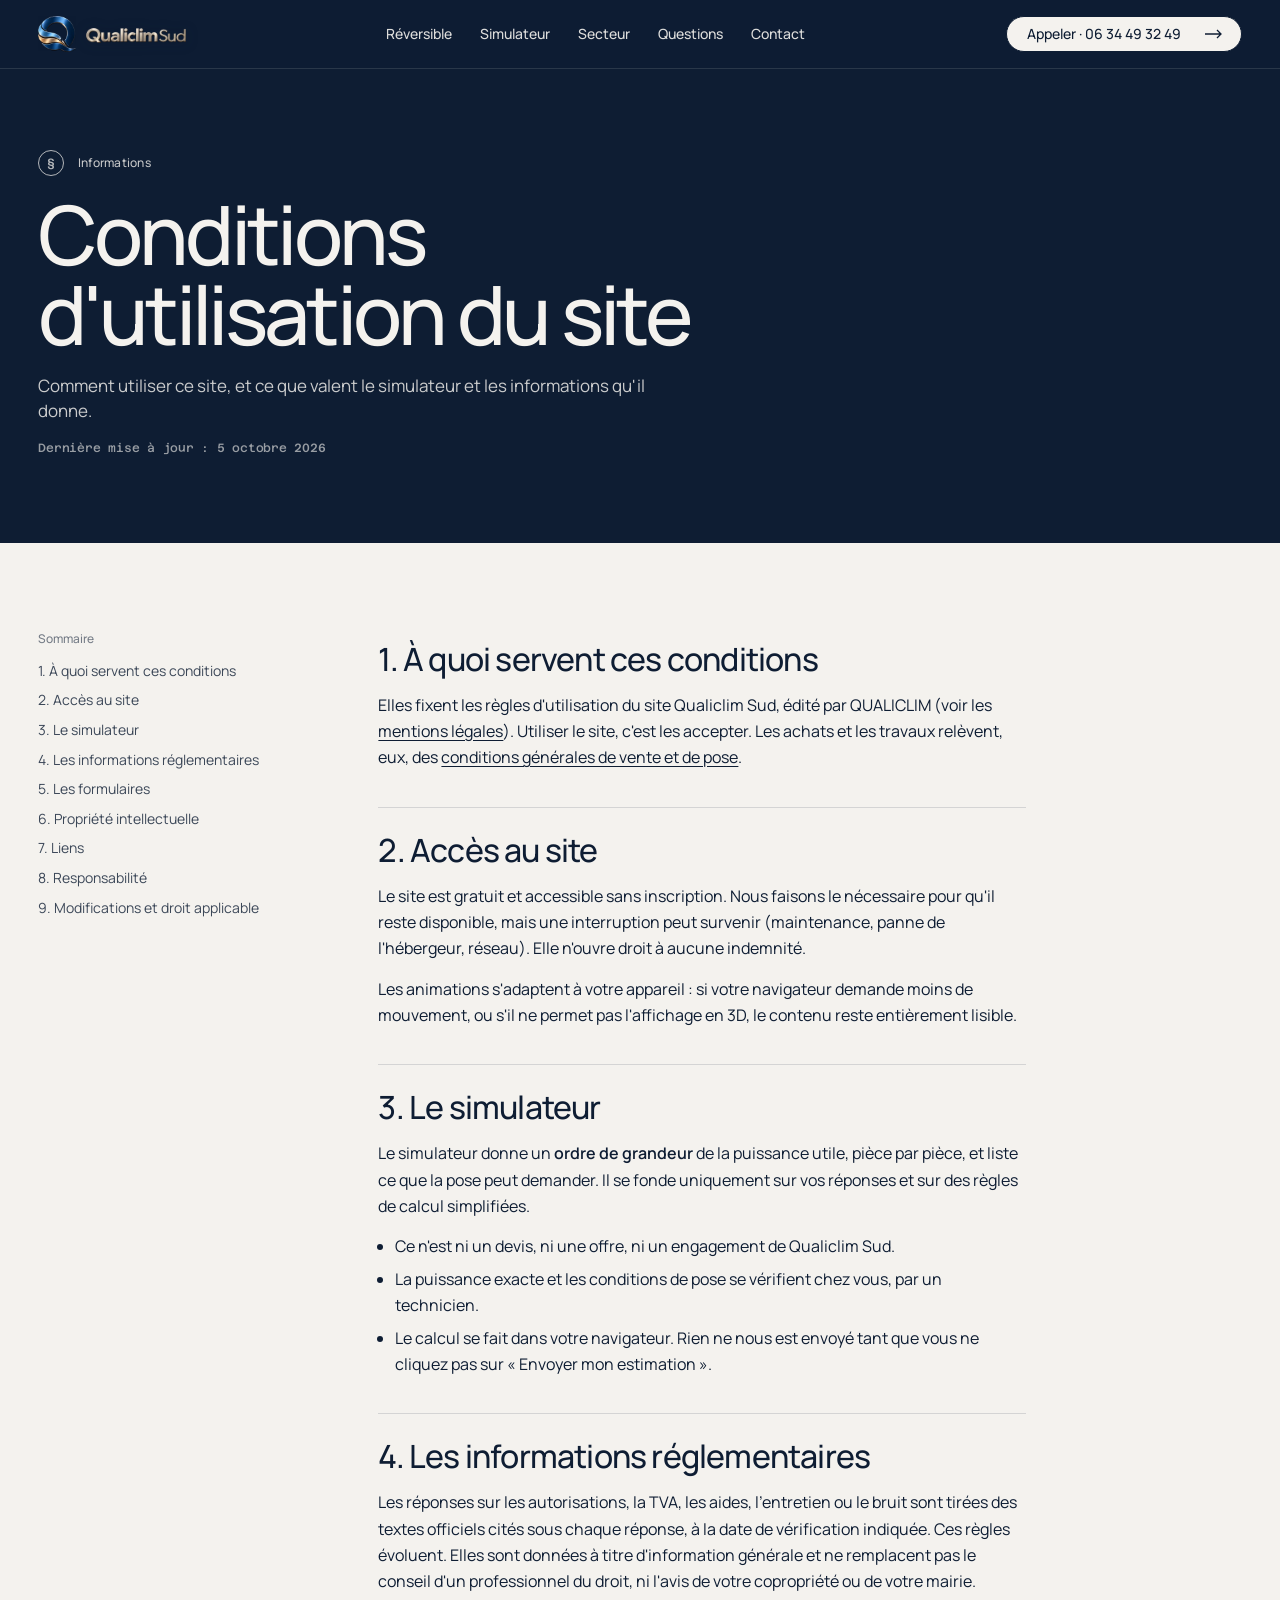
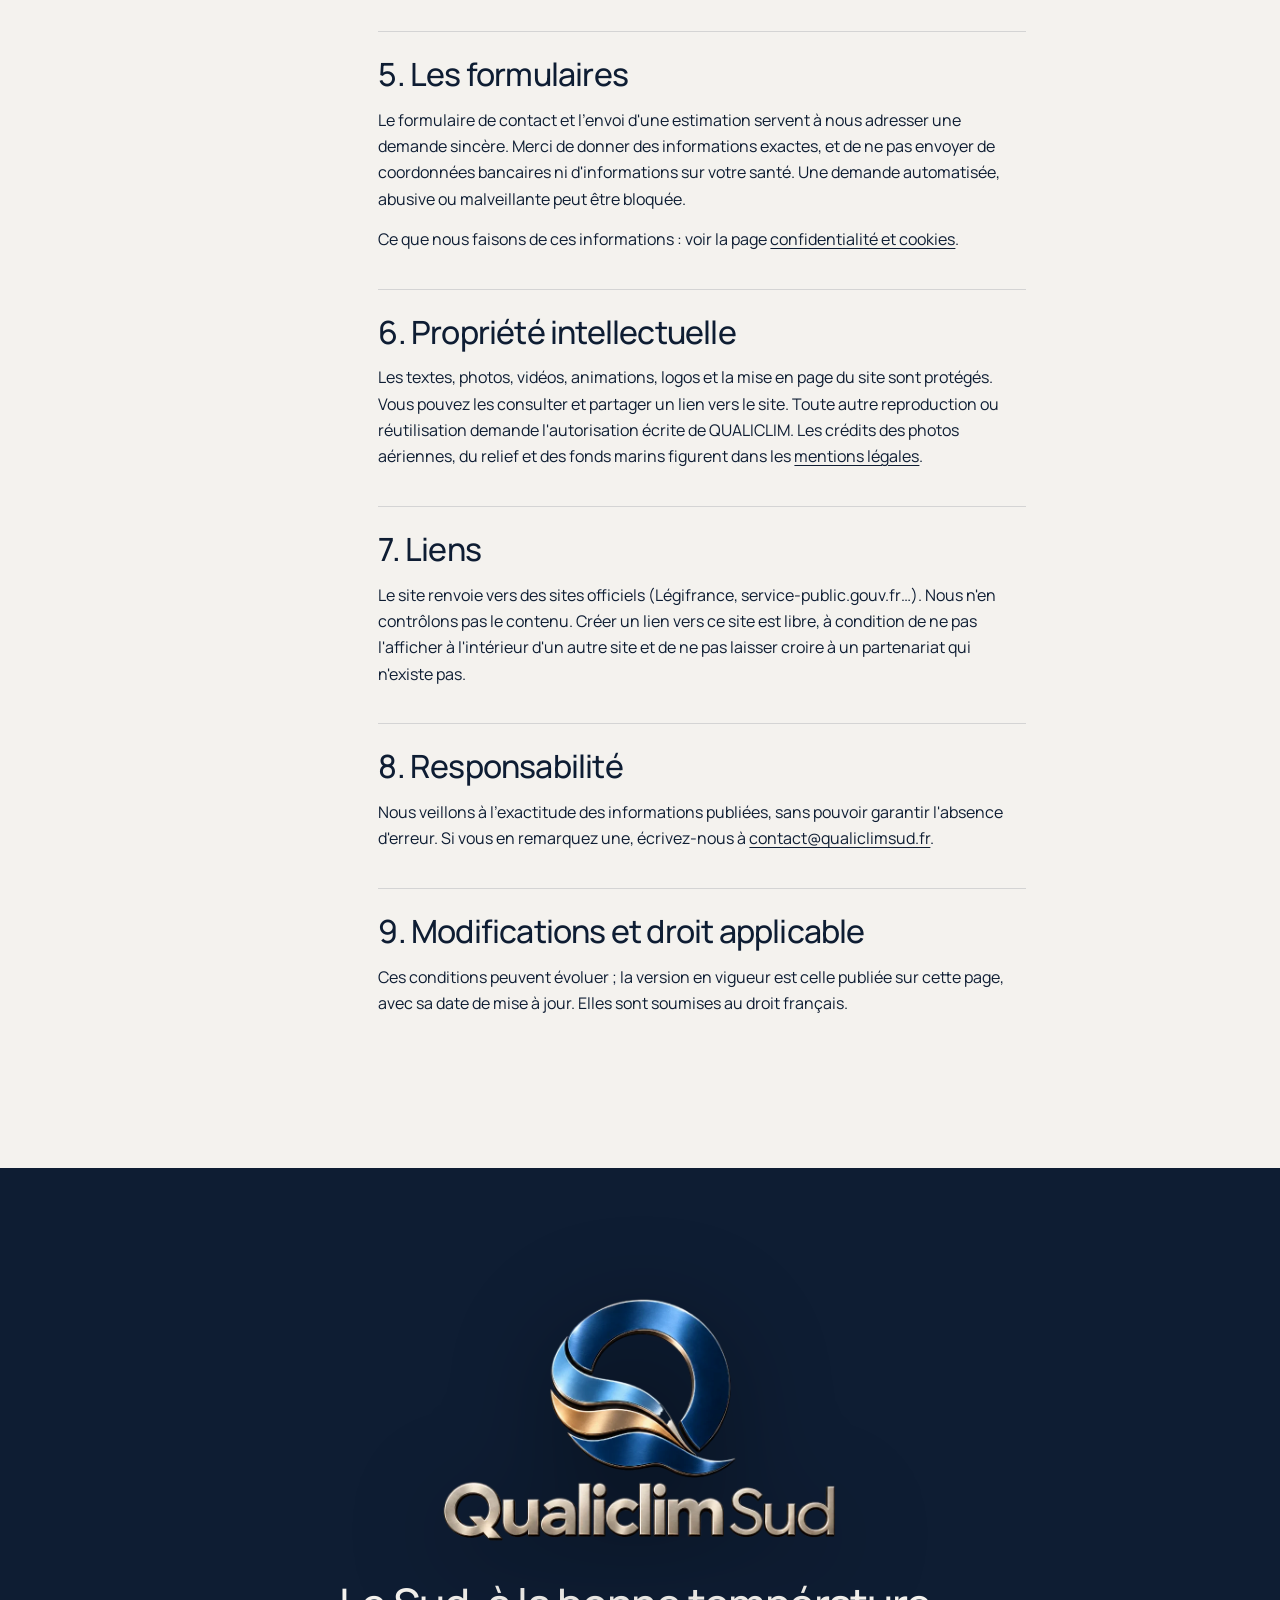
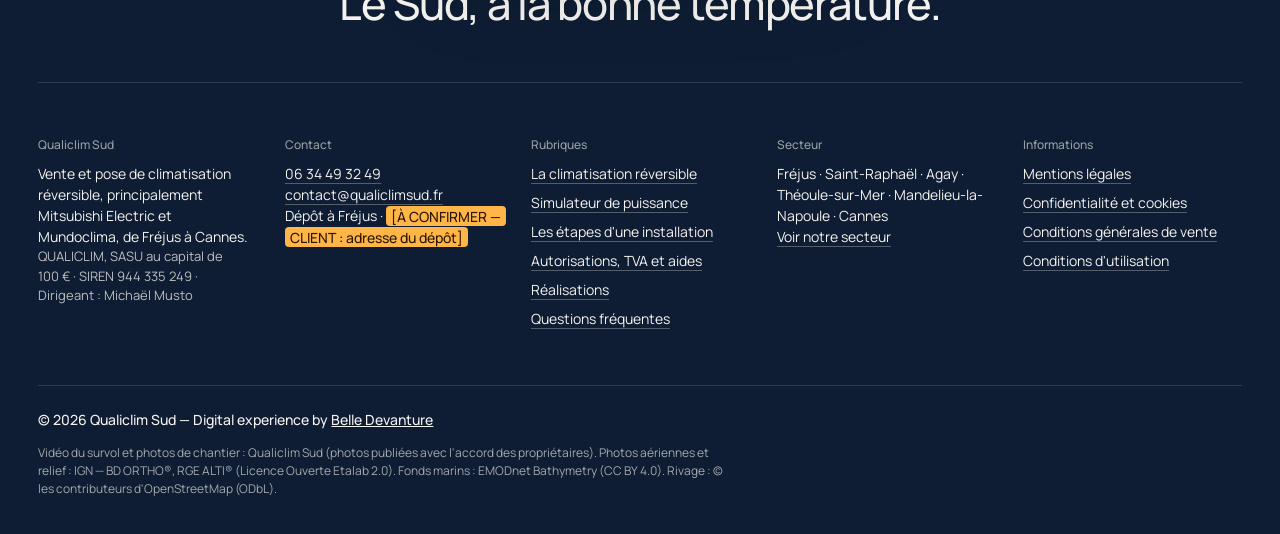
==== commit 2df3cb4e: "Fichiers versionnés : chaque mise à jour est rechargée tout de suite Co-Authored-By: Claude Opus 5.5" ====
--- a/cgu/index.html
+++ b/cgu/index.html
@@ -63,7 +63,7 @@
 }
 </script>
 <!-- /commun:tete -->
-<link rel="stylesheet" href="../css/site.css">
+<link rel="stylesheet" href="../css/site.css?v=e62b1c49dc">
 </head>
 <body class="page-simple">
 <a class="evitement" href="#contenu">Aller au contenu</a>
@@ -179,6 +179,6 @@
   </div>
 </footer>
 <!-- /commun:pied -->
-<script src="../js/commun.js"></script>
+<script src="../js/commun.js?v=21182861cf"></script>
 </body>
 </html>
--- a/css/site.css
+++ b/css/site.css
@@ -15,7 +15,7 @@
   --pierre: #d9d5cd;         /* bande argent */
   --sable: #e9e5dd;
   --cobalt: #2a5fae;         /* RÉSERVÉ aux chiffres */
-  --jour: #f2e1cb;           /* bande cuivre clair — jamais un accent */
+  --jour: #e4e9f0;           /* bande argent bleuté (le métal du logo) — jamais un accent ; le beige cuivré a été retiré à la demande de David */
   --peche: #d8e4f2;          /* bande bleu glacier — jamais un accent */
   --f: "Manrope", ui-sans-serif, system-ui, -apple-system, "Segoe UI", Roboto, sans-serif;
   --f-chiffre: "Azeret Mono", ui-monospace, Menlo, monospace;
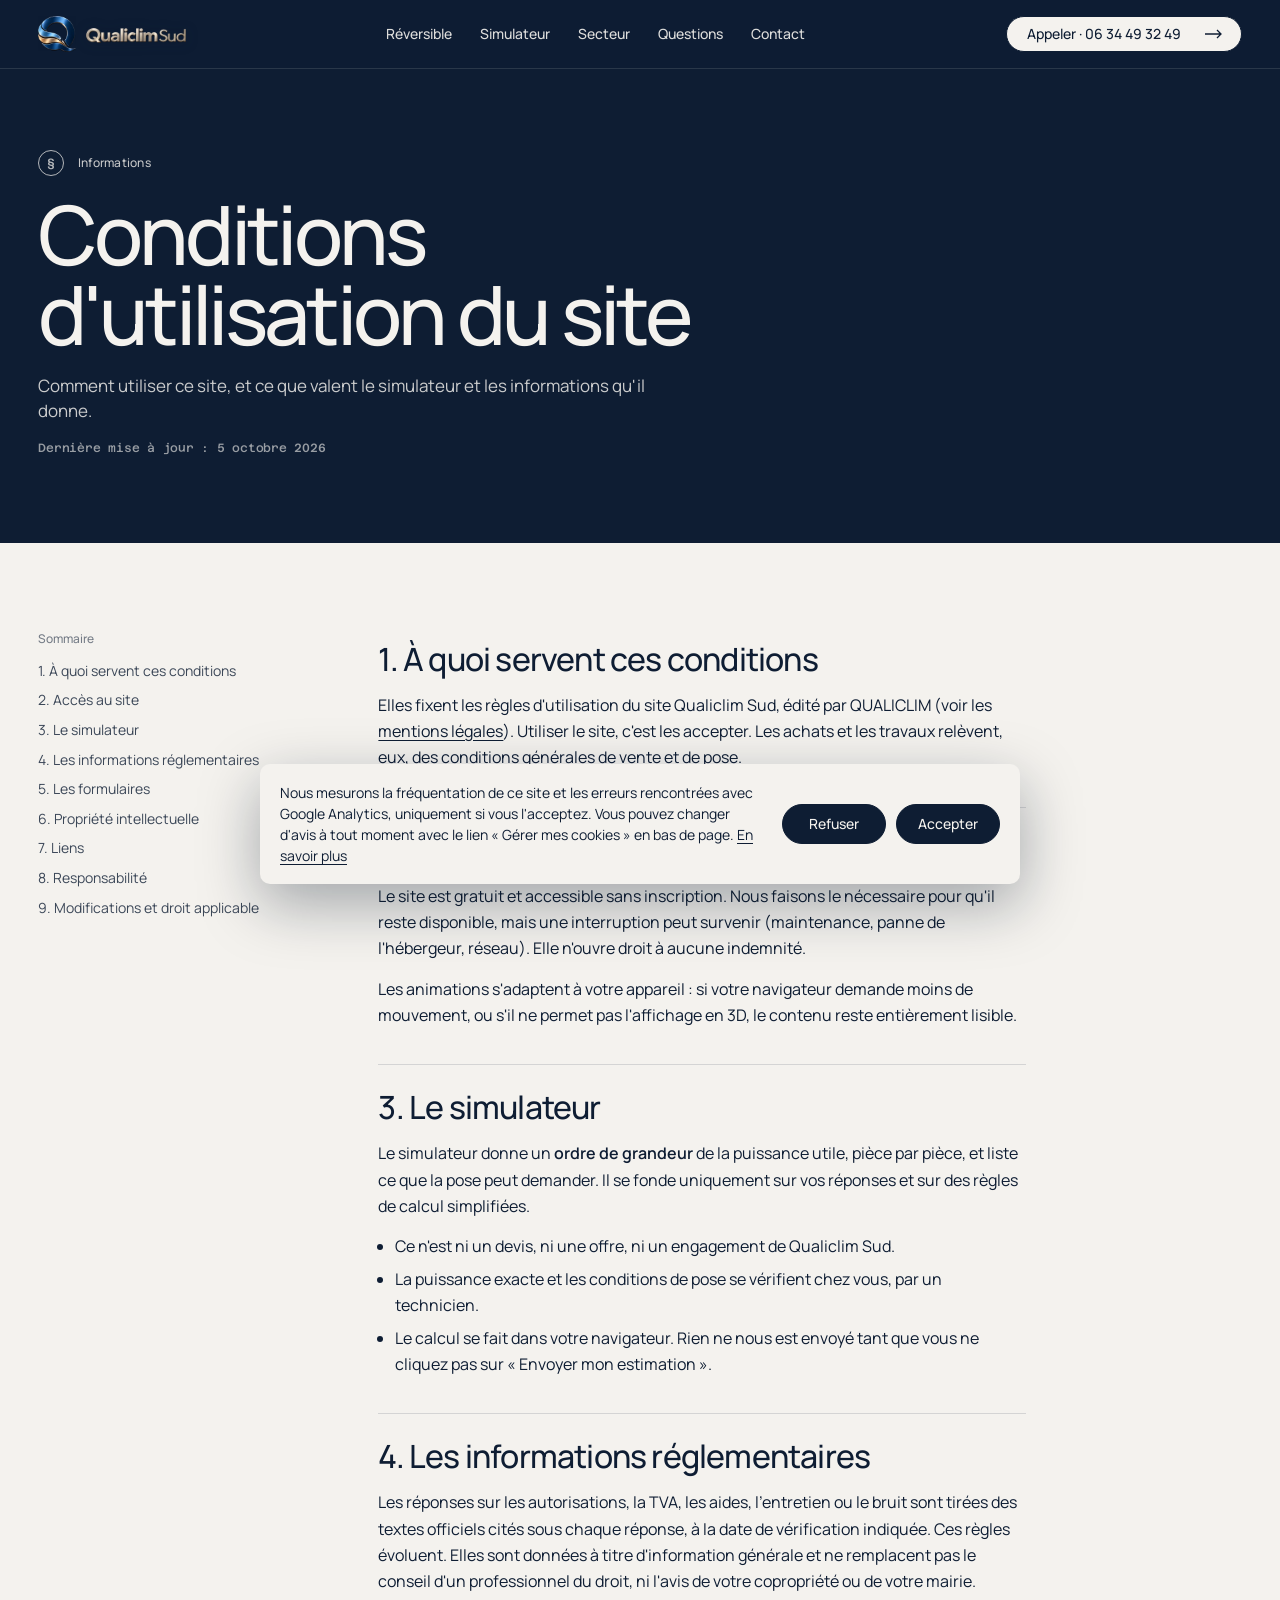
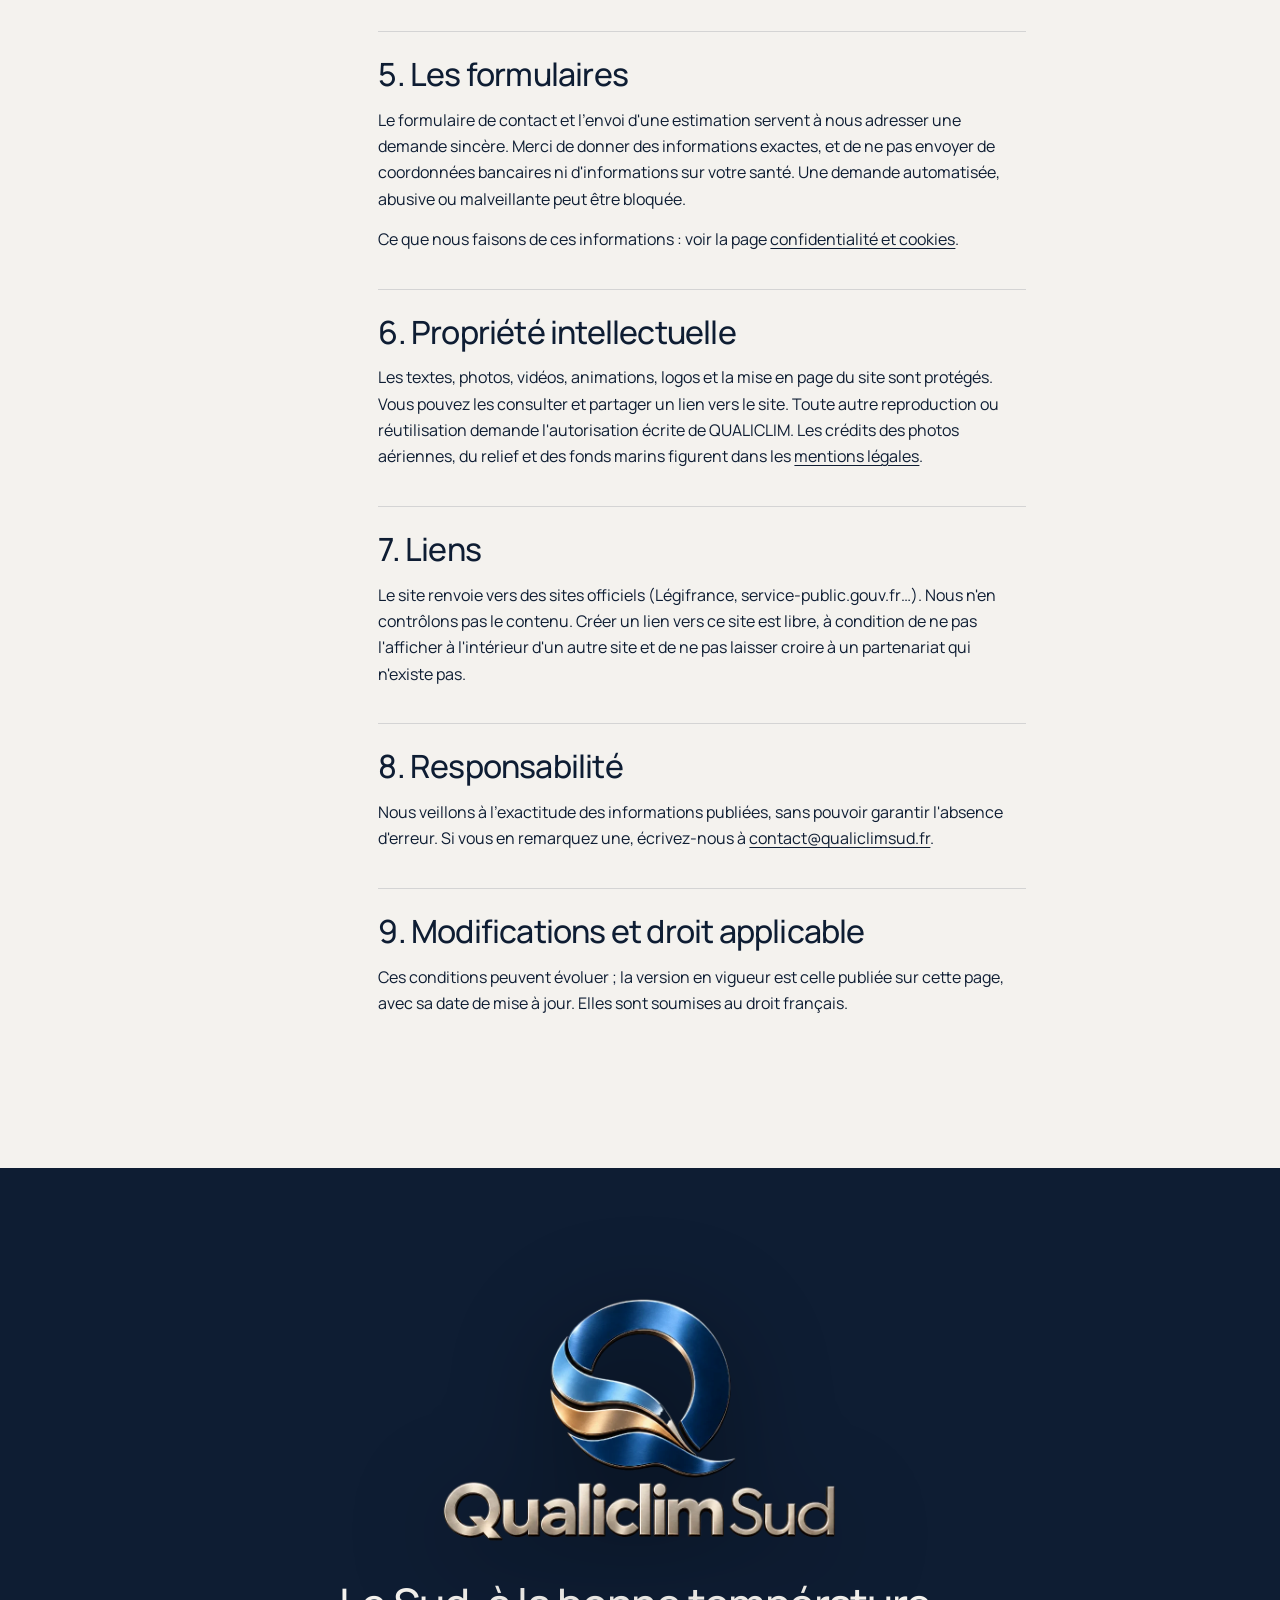
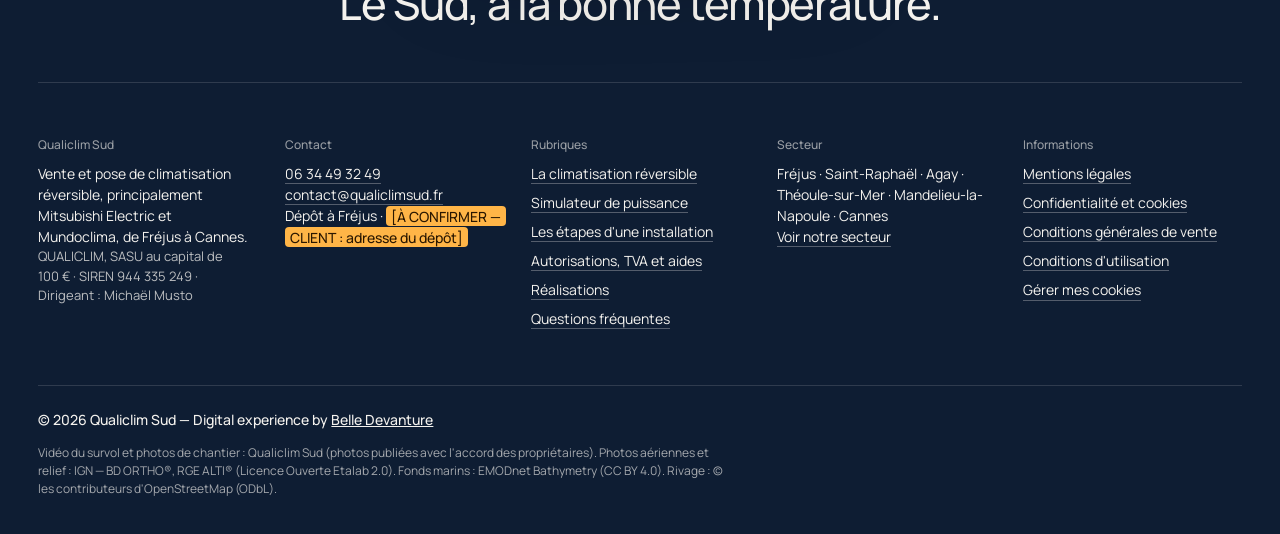
==== commit c40200de: "Kit de mesure Belle Devanture v2 branché (G-62GGEBKN2W) : bandeau de consentement, « Gérer mes cooki" ====
--- a/cgu/index.html
+++ b/cgu/index.html
@@ -26,6 +26,102 @@
 <link rel="apple-touch-icon" href="../img/icone-180.png">
 <link rel="preload" href="../polices/manrope-latin.woff2" as="font" type="font/woff2" crossorigin>
 <link rel="preload" href="../polices/azeret-mono-500-latin.woff2" as="font" type="font/woff2" crossorigin>
+<!-- Kit de mesure Belle Devanture v2 : rien n'est envoyé à Google avant l'accord du visiteur -->
+<script>
+(function () {
+  var ID = 'G-62GGEBKN2W';
+  window.dataLayer = window.dataLayer || [];
+  window.gtag = window.gtag || function () { dataLayer.push(arguments); };
+  // consentement refusé par défaut, sauf si le site le gère déjà (Complianz, Site Kit…) : on ne le redéfinit jamais
+  var managed = [].some.call(window.dataLayer, function (a) { return a && a[0] === 'consent' && a[1] === 'default'; });
+  if (!managed) gtag('consent', 'default', { analytics_storage: 'denied', ad_storage: 'denied', ad_user_data: 'denied', ad_personalization: 'denied' });
+  var on = false, queue = [], errors = 0;
+  // rien ne part avant l'accord : les signaux attendent (20 au plus) et partent à l'accord, sinon jamais
+  function send(name, params) { if (on) gtag('event', name, params || {}); else if (queue.length < 20) queue.push([name, params || {}]); }
+  // jamais de donnée personnelle : e-mails et longs numéros masqués, 100 caractères au plus
+  function clean(v) { return String(v || '').replace(/[\w.+-]+@[\w-]+\.[\w.]+/g, '[e-mail]').replace(/\d{6,}/g, '[n]').slice(0, 100); }
+  // à appeler par le bandeau de consentement quand le visiteur accepte la mesure d'audience (à chaque page tant que son accord vaut)
+  window.bdAnalyticsConsent = function () {
+    if (on) return;
+    on = true;
+    gtag('consent', 'update', { analytics_storage: 'granted' });
+    // la balise Google du site est déjà là (Site Kit, Tag Manager…) : on ne la charge pas une seconde fois ; une balise
+    // d'un autre usage seulement (Google Ads…) ne mesure pas l'audience : on y ajoute alors la mesure du site
+    var tags = [].map.call(document.querySelectorAll('script[src*="googletagmanager.com/gtag/js"], script[src*="googletagmanager.com/gtm.js"]'), function (t) { return (/[?&]id=([^&]+)/.exec(t.src) || [])[1] || ''; });
+    var configured = [].some.call(window.dataLayer, function (a) { return a && a[0] === 'config' && a[1] === ID; });
+    // cookie de mesure limité à 390 jours (CNIL : 13 mois au plus ; Google : 2 ans par défaut)
+    if (!tags.length) {
+      gtag('js', new Date());
+      gtag('config', ID, { cookie_expires: 33696000 });
+      var s = document.createElement('script');
+      s.async = true;
+      s.src = 'https://www.googletagmanager.com/gtag/js?id=' + ID;
+      document.head.appendChild(s);
+    } else if (!configured && tags.every(function (t) { return t && t !== ID && !/^GTM?-/.test(t); })) {
+      gtag('config', ID, { cookie_expires: 33696000 });
+    }
+    var first = true;
+    try { first = !sessionStorage.getItem('bd_kit'); sessionStorage.setItem('bd_kit', '1'); } catch (e) {}
+    if (first) gtag('event', 'bd_kit', { kit_version: '2' });
+    queue.splice(0).forEach(function (q) { gtag('event', q[0], q[1]); });
+  };
+  // à appeler par le bandeau quand le visiteur retire son accord : plus rien ne part ensuite, consentement Google refusé
+  window.bdAnalyticsRevoke = function () {
+    on = false;
+    queue.length = 0;
+    gtag('consent', 'update', { analytics_storage: 'denied' });
+  };
+  // formulaires : à appeler par le site après un envoi réellement réussi, ou quand l'envoi échoue
+  window.bdFormSent = function (name) { send('bd_form_sent', { form_name: clean(name || 'formulaire').slice(0, 40) }); };
+  window.bdFormFailed = function (name) { send('bd_form_failed', { form_name: clean(name || 'formulaire').slice(0, 40) }); };
+  // page introuvable : automatique sur WordPress (classe error404) ou avec <body data-bd-404>, sinon appeler bdNotFound()
+  window.bdNotFound = function () { send('bd_404'); };
+  document.addEventListener('DOMContentLoaded', function () {
+    var b = document.body;
+    if (b && (b.classList.contains('error404') || b.hasAttribute('data-bd-404'))) window.bdNotFound();
+    // WPForms sans AJAX : la page se recharge et affiche sa confirmation
+    if (document.querySelector('.wpforms-confirmation-container-full, .wpforms-confirmation-container')) window.bdFormSent('contact');
+  });
+  // appuis sur un numéro de téléphone ou une adresse e-mail (un clic n'est pas un contact confirmé)
+  document.addEventListener('click', function (e) {
+    var a = e.target && e.target.closest ? e.target.closest('a[href^="tel:"], a[href^="mailto:"]') : null;
+    if (a) send(a.getAttribute('href').indexOf('tel:') === 0 ? 'bd_phone_click' : 'bd_email_click');
+  }, true);
+  // bugs vus par les visiteurs : erreurs JavaScript et fichiers qui ne se chargent pas (5 au plus par page)
+  window.addEventListener('error', function (e) {
+    if (errors >= 5) return;
+    var t = e.target;
+    if (t && t !== window && (t.src || t.href)) { errors++; send('bd_resource_error', { error_message: clean(String(t.src || t.href).split('?')[0]) }); return; }
+    errors++;
+    send('bd_js_error', { error_message: clean(e.message) });
+  }, true);
+  window.addEventListener('unhandledrejection', function (e) {
+    if (errors >= 5) return;
+    errors++;
+    send('bd_js_error', { error_message: clean(e.reason && e.reason.message ? e.reason.message : e.reason) });
+  });
+  // bandeaux courants : Complianz (WordPress) — accord déjà donné ou donné pendant la visite
+  document.addEventListener('cmplz_fire_categories', function (e) {
+    var c = e.detail && e.detail.categories;
+    if (c && c.indexOf('statistics') >= 0) window.bdAnalyticsConsent();
+  });
+  // formulaires des extensions WordPress courantes et rendez-vous Calendly : comptés sans rien ajouter
+  document.addEventListener('wpcf7mailsent', function () { window.bdFormSent('contact'); });
+  document.addEventListener('wpcf7mailfailed', function () { window.bdFormFailed('contact'); });
+  window.addEventListener('message', function (e) {
+    if (e.origin === 'https://calendly.com' && e.data && e.data.event === 'calendly.event_scheduled') window.bdFormSent('rendez-vous');
+  });
+  document.addEventListener('DOMContentLoaded', function () {
+    var $ = window.jQuery;
+    if (!$) return;
+    $(document).on('submit_success', function () { window.bdFormSent('contact'); }); // Elementor
+    $(document).on('wpformsAjaxSubmitSuccess', function () { window.bdFormSent('contact'); }); // WPForms
+    $(document).on('fluentform_submission_success', function () { window.bdFormSent('contact'); }); // Fluent Forms
+  });
+})();
+</script>
+<!-- Le bandeau de consentement appelle bdAnalyticsConsent() quand le visiteur accepte la mesure d'audience
+     (Complianz : automatique), et bdAnalyticsRevoke() s'il retire son accord. -->
 <script type="application/ld+json">
 {
   "@context": "https://schema.org",
@@ -170,6 +266,7 @@
         <li><a href="../confidentialite/">Confidentialité et cookies</a></li>
         <li><a href="../cgv/">Conditions générales de vente</a></li>
         <li><a href="../cgu/">Conditions d'utilisation</a></li>
+        <li><button type="button" class="pied__cookies" data-bd-cookies>Gérer mes cookies</button></li>
       </ul></nav>
     </div>
     <div class="pied__bas">
@@ -178,6 +275,12 @@
     </div>
   </div>
 </footer>
+<div class="consentement" role="region" aria-label="Vos choix sur les cookies" data-bd-consentement hidden>
+  <div class="consentement__interieur">
+    <p class="consentement__texte">Nous mesurons la fréquentation de ce site et les erreurs rencontrées avec Google Analytics, uniquement si vous l'acceptez. Vous pouvez changer d'avis à tout moment avec le lien « Gérer mes cookies » en bas de page. <a href="../confidentialite/#cookies">En savoir plus</a></p>
+    <div class="consentement__actions"><button type="button" class="consentement__bouton" data-choix="refuse">Refuser</button><button type="button" class="consentement__bouton" data-choix="accepte">Accepter</button></div>
+  </div>
+</div>
 <!-- /commun:pied -->
 <script src="../js/commun.js?v=21182861cf"></script>
 </body>
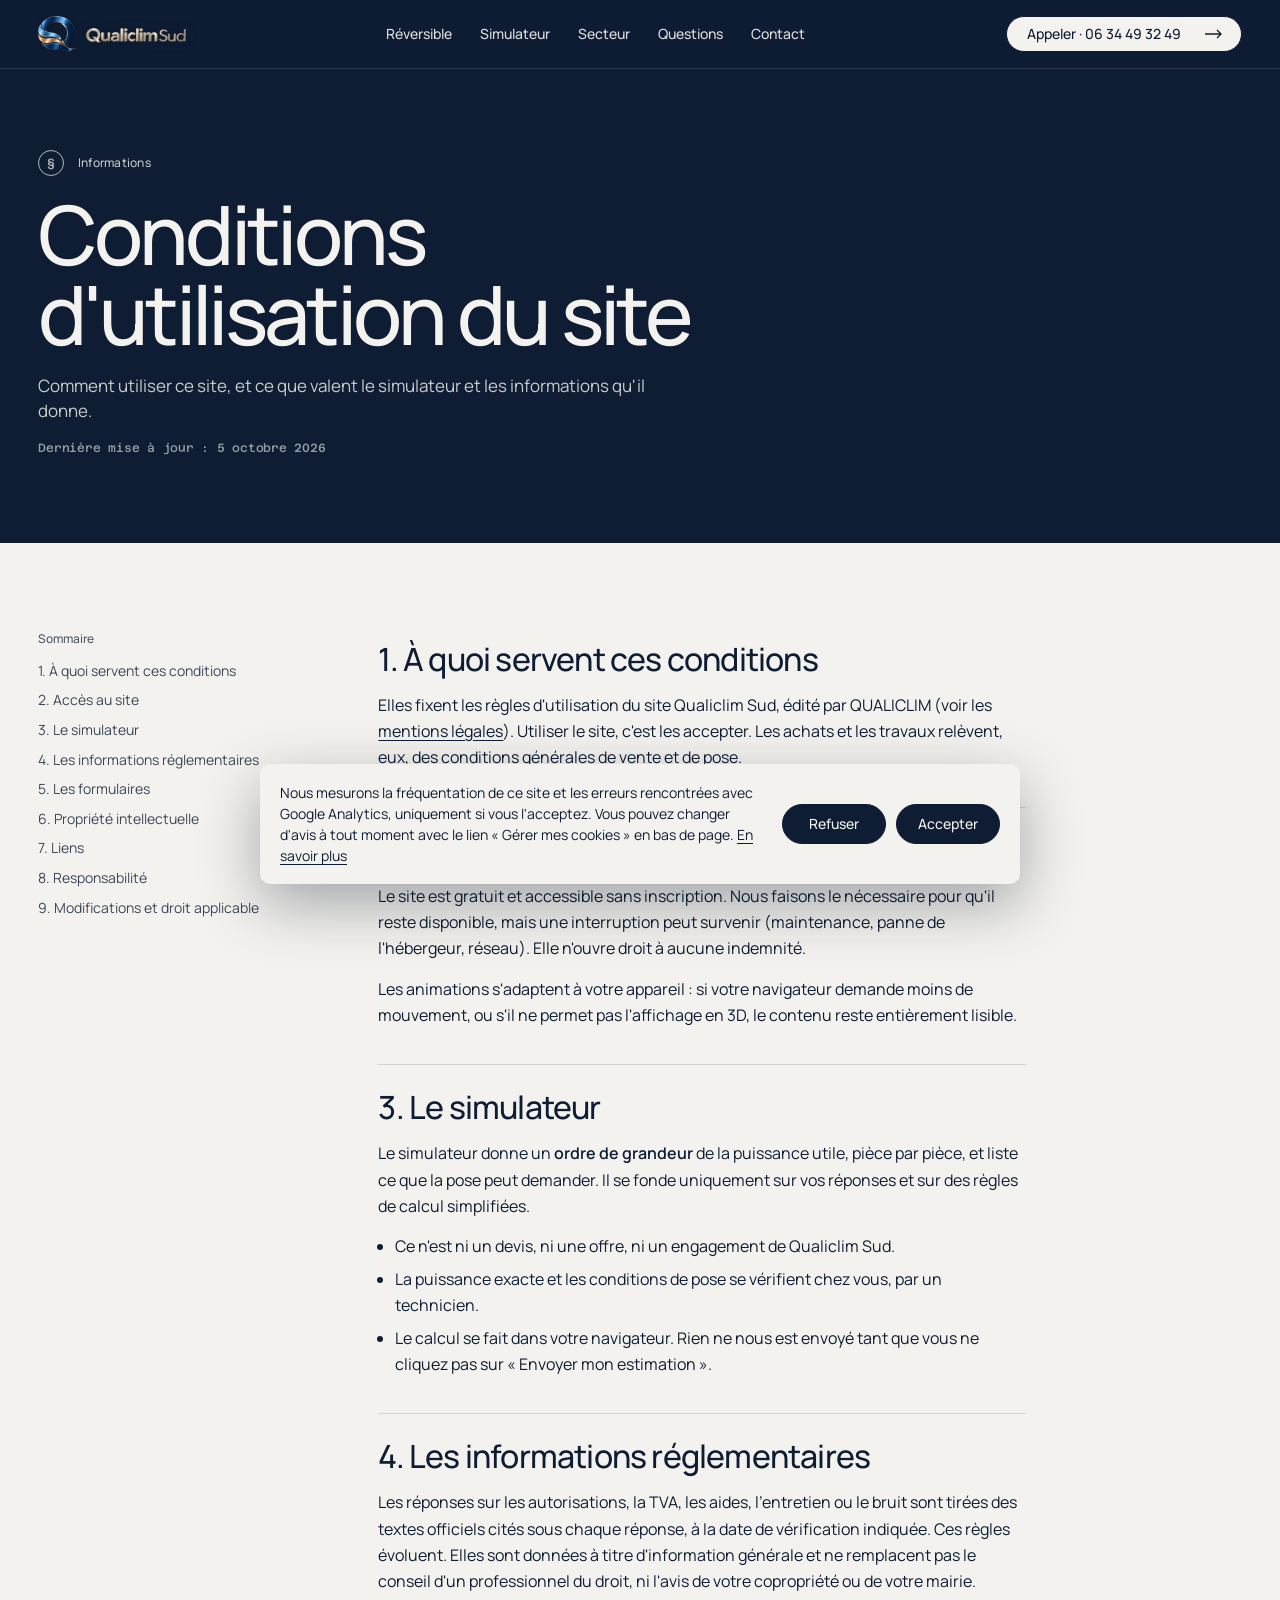
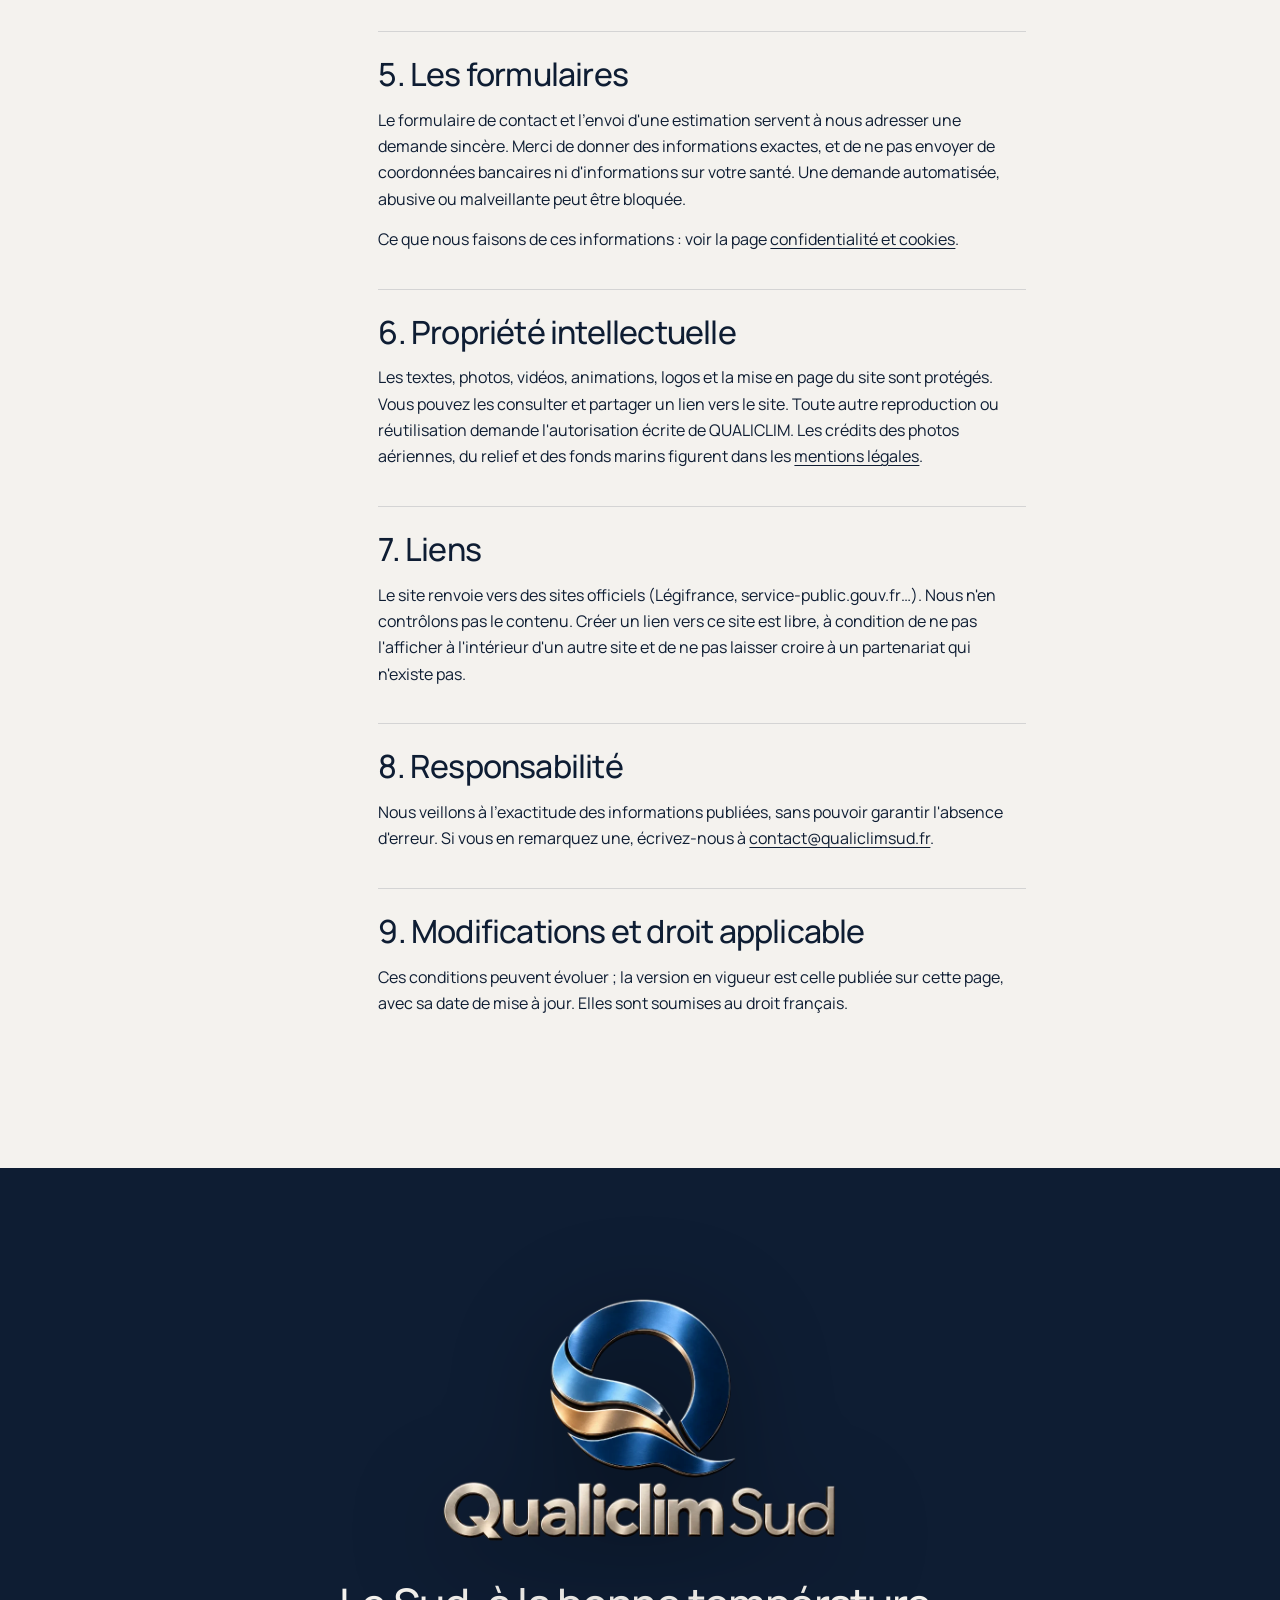
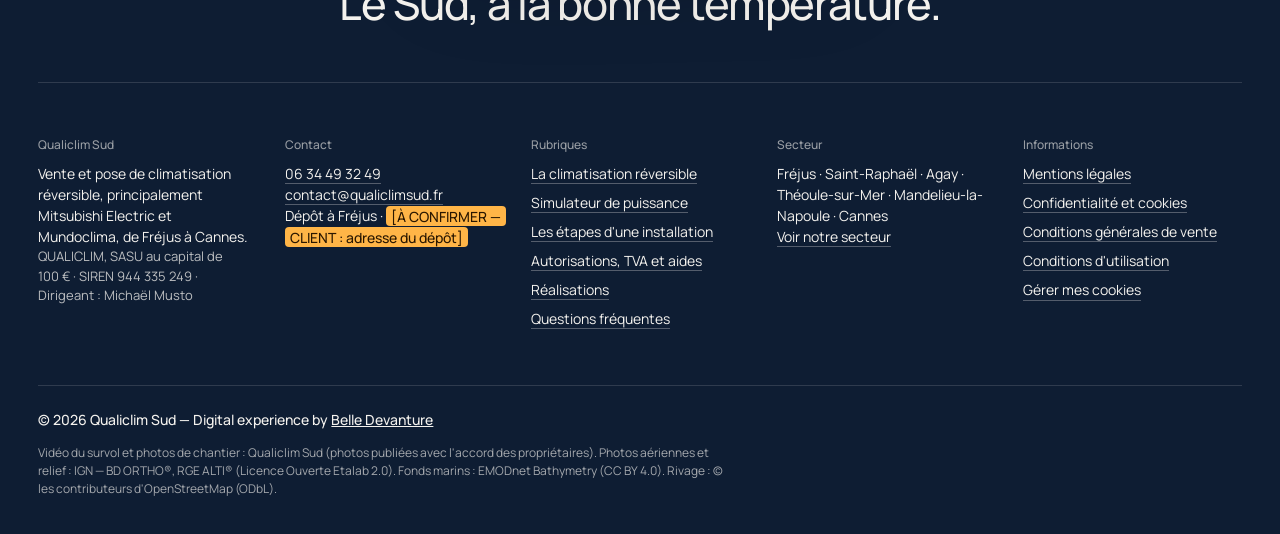
==== commit 95f3ab42: "Accessibilité : corrections du contrôle Qualité (A11Y-AXE-01, A11Y-KBD-01), accusé de réception anno" ====
--- a/cgu/index.html
+++ b/cgu/index.html
@@ -20,7 +20,7 @@
 <meta property="og:image:width" content="1200">
 <meta property="og:image:height" content="630">
 <meta property="og:image:alt" content="Le logo Qualiclim Sud au-dessus du port de Fréjus">
-<meta name="qs-formulaire" content="" data-slug="qualiclim-sud">
+<meta name="qs-formulaire" content="https://qualiclimsud.fr" data-slug="qualiclim-sud">
 <link rel="icon" href="../favicon.ico" sizes="any">
 <link rel="icon" href="../img/icone-32.png" type="image/png" sizes="32x32">
 <link rel="apple-touch-icon" href="../img/icone-180.png">
@@ -159,7 +159,7 @@
 }
 </script>
 <!-- /commun:tete -->
-<link rel="stylesheet" href="../css/site.css?v=e62b1c49dc">
+<link rel="stylesheet" href="../css/site.css?v=922151ca89">
 </head>
 <body class="page-simple">
 <a class="evitement" href="#contenu">Aller au contenu</a>
@@ -172,7 +172,7 @@
     <a href="../#questions">Questions</a>
     <a href="../#contact">Contact</a>
   </nav>
-  <a class="pilule pilule--porcelaine" href="tel:+33634493249" aria-label="Appeler Qualiclim Sud au 06 34 49 32 49">Appeler<span class="appel__num">&nbsp;· 06&nbsp;34&nbsp;49&nbsp;32&nbsp;49</span></a>
+  <a class="pilule pilule--porcelaine" href="tel:+33634493249" aria-label="Appeler 06 34 49 32 49, Qualiclim Sud">Appeler<span class="appel__num">&nbsp;· 06&nbsp;34&nbsp;49&nbsp;32&nbsp;49</span></a>
 </header>
 <main id="contenu">
   <header class="legal-entete">
--- a/css/site.css
+++ b/css/site.css
@@ -350,6 +350,8 @@
 .champ { display: grid; gap: 6px; font: 500 13px/1.4 var(--f); max-width: 26rem; }
 .champ input, .flottant input, .flottant textarea, .flottant select { font: 400 16px/1.4 var(--f); color: inherit; background: transparent; border: 0; border-bottom: 1px solid rgba(244,242,238,.28); padding: 10px 0; border-radius: 0; width: 100%; }
 .champ input:focus, .flottant input:focus, .flottant textarea:focus, .flottant select:focus { outline: none; border-bottom-color: var(--porcelaine); }
+/* clavier : un contour en plus du filet, pour que le champ actif se voie sans ambiguïté (A11Y-KBD-01) */
+.champ input:focus-visible, .flottant input:focus-visible, .flottant textarea:focus-visible, .flottant select:focus-visible { outline: 1px solid var(--porcelaine); outline-offset: 4px; }
 .champ input::placeholder { color: inherit; opacity: .35; }
 .curseur { display: flex; align-items: center; gap: 20px; max-width: 34rem; }
 .curseur input[type=range] { flex: 1; accent-color: var(--porcelaine); padding: 0; border: 0; height: 28px; }
@@ -624,7 +626,7 @@
 .legal-corps { padding: clamp(56px, 7vw, 104px) var(--g) clamp(80px, 9vw, 140px); }
 .legal-grille { max-width: 1320px; margin: 0 auto; display: grid; grid-template-columns: minmax(0, 260px) minmax(0, 1fr); gap: 40px 80px; align-items: start; }
 .sommaire { position: sticky; top: 110px; display: grid; gap: 10px; font: 400 14px/1.4 var(--f); }
-.sommaire p { font: 500 12px/1 var(--f) !important; opacity: .55; margin-bottom: 6px; }
+.sommaire p { font: 500 12px/1 var(--f) !important; opacity: .72; margin-bottom: 6px; }
 .sommaire a { text-decoration: none; opacity: .8; }
 .sommaire a:hover { opacity: 1; text-decoration: underline; text-underline-offset: 3px; }
 .prose { max-width: 72ch; display: grid; gap: 16px; }
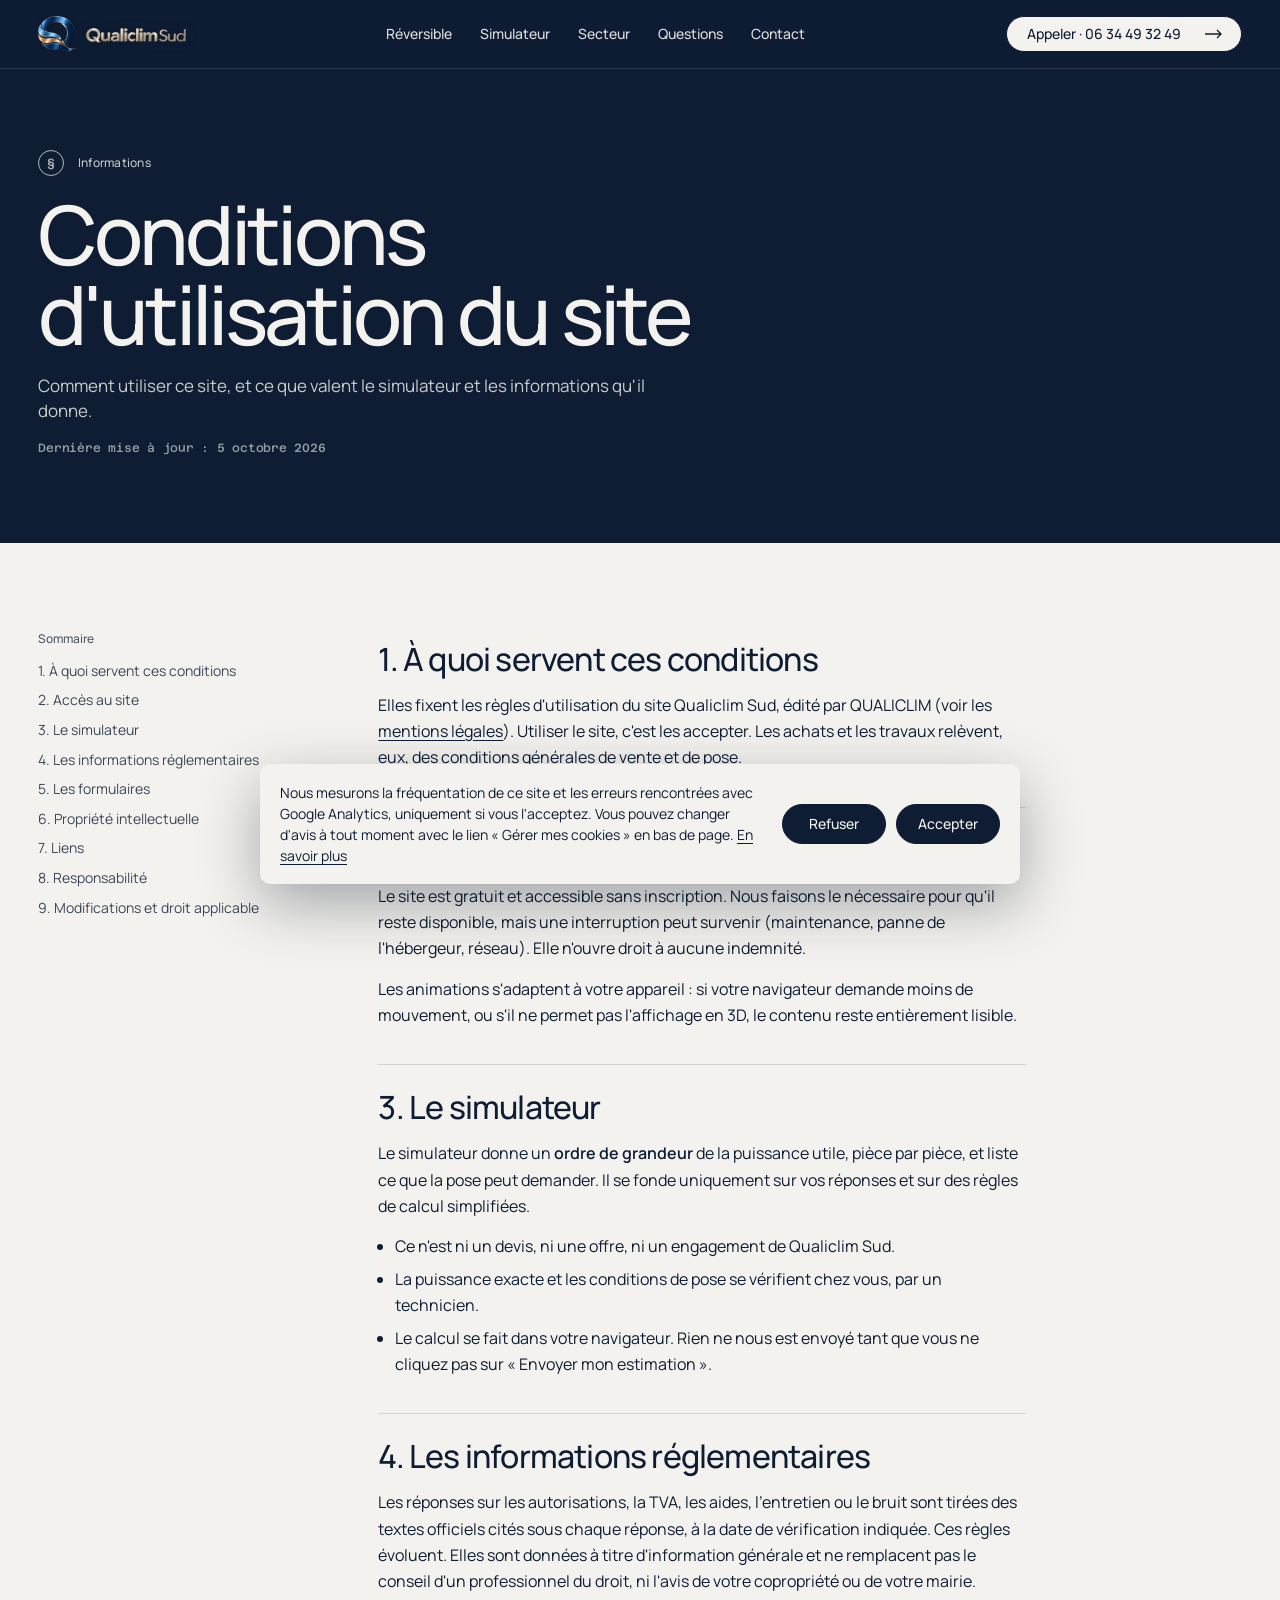
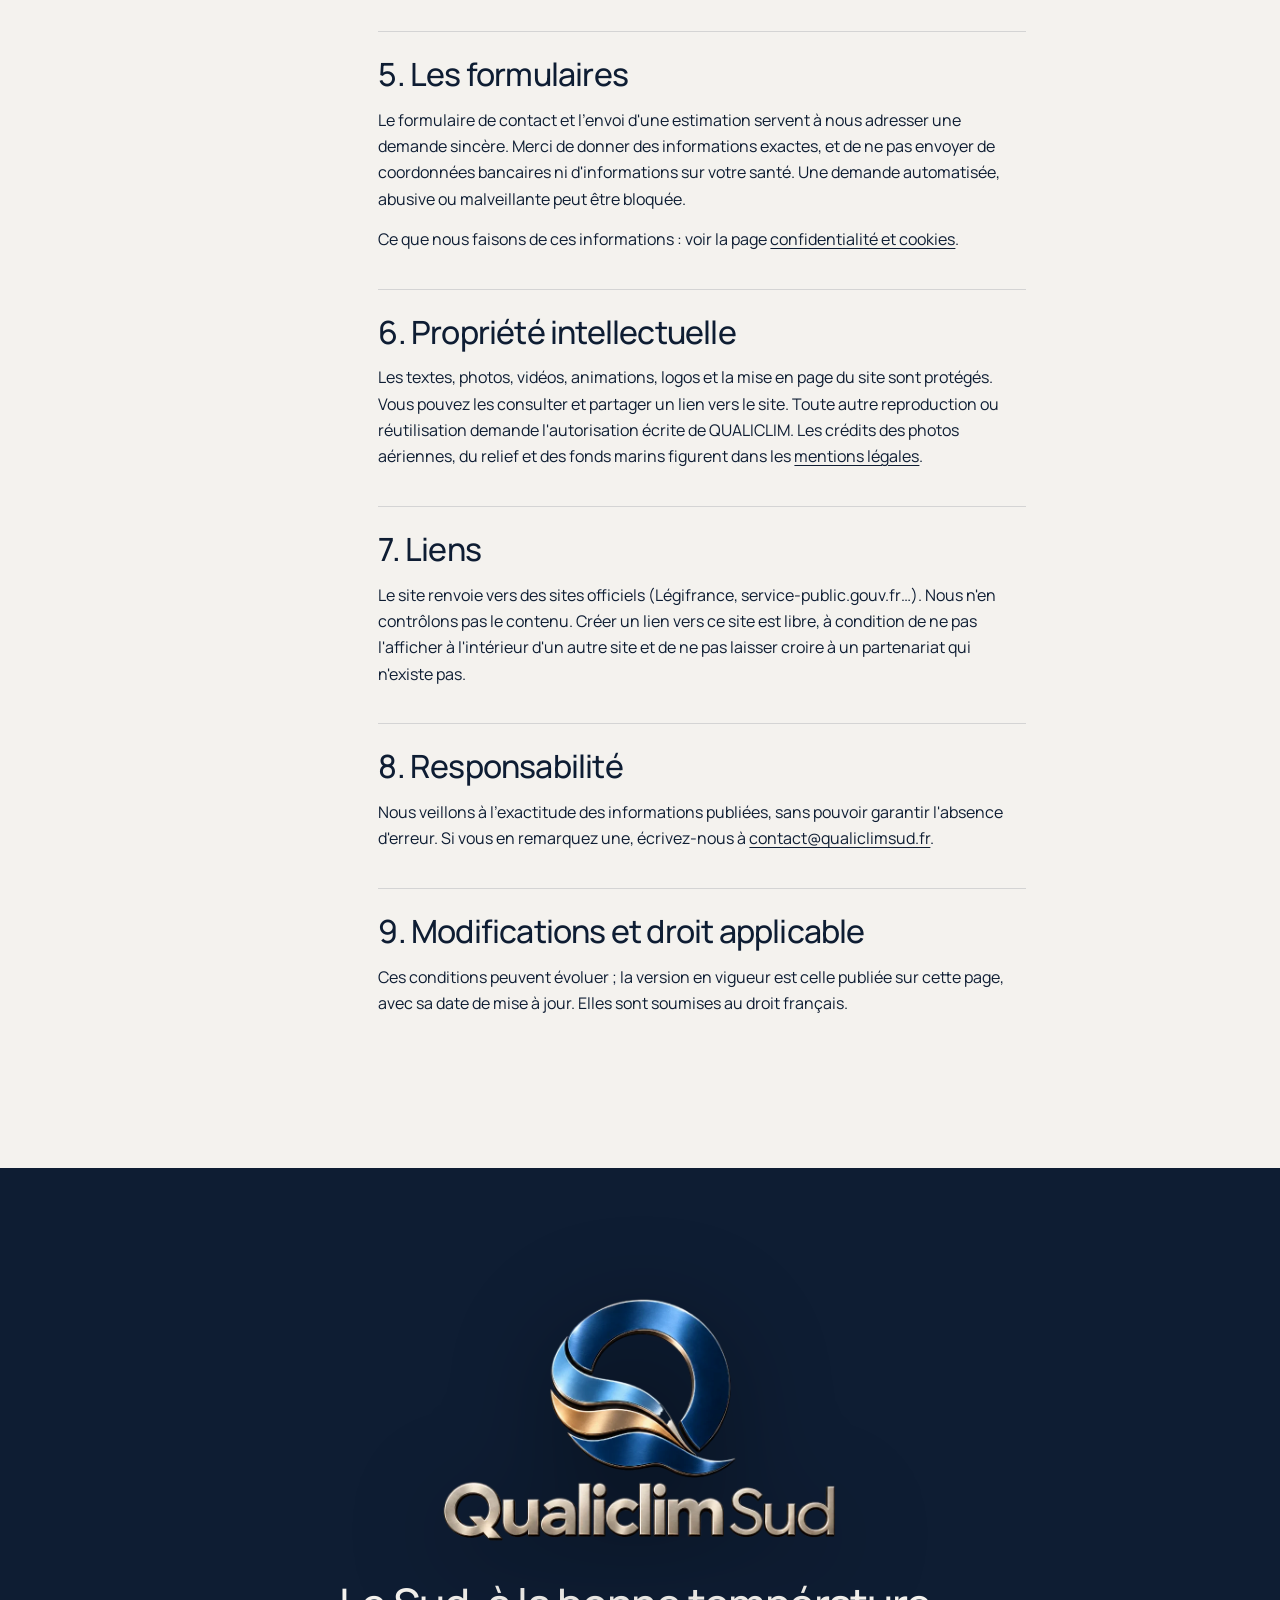
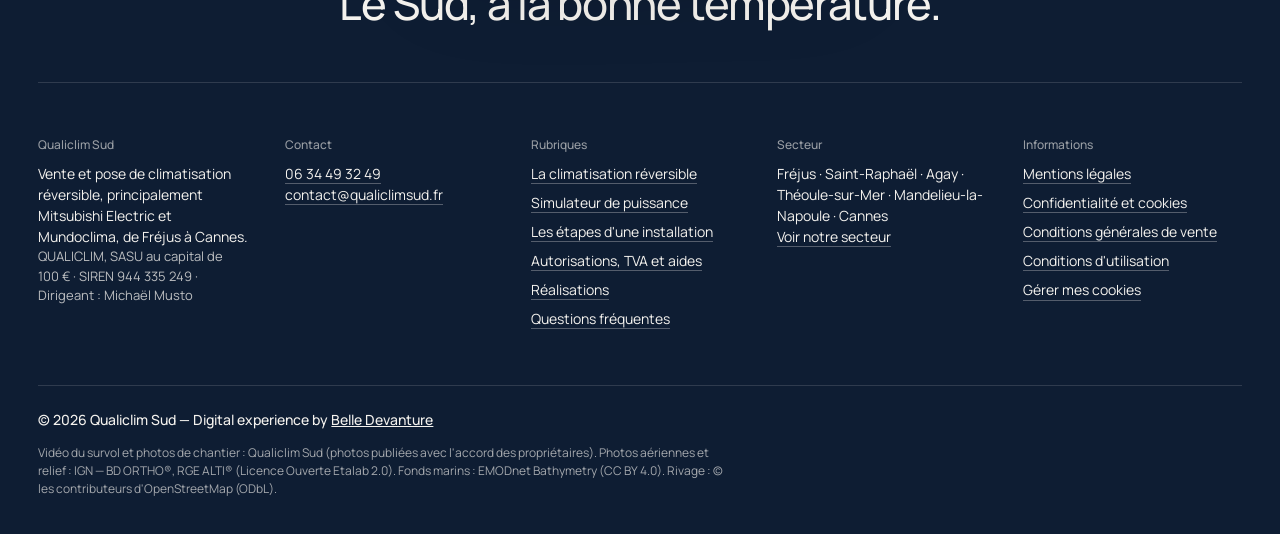
==== commit 22a13c18: "Retirer le dépôt et son adresse, simplifier le simulateur, marques en petit - Plus aucune mention de" ====
--- a/cgu/index.html
+++ b/cgu/index.html
@@ -159,7 +159,7 @@
 }
 </script>
 <!-- /commun:tete -->
-<link rel="stylesheet" href="../css/site.css?v=922151ca89">
+<link rel="stylesheet" href="../css/site.css?v=4ccc894bd4">
 </head>
 <body class="page-simple">
 <a class="evitement" href="#contenu">Aller au contenu</a>
@@ -251,7 +251,7 @@
     </div>
     <div class="pied__colonnes">
       <div><p class="pied__t">Qualiclim Sud</p><p>Vente et pose de climatisation réversible, principalement Mitsubishi Electric et Mundoclima, de Fréjus à Cannes.</p><p class="pied__entreprise">QUALICLIM, SASU au capital de 100&nbsp;€ · SIREN 944&nbsp;335&nbsp;249 · Dirigeant : Michaël Musto</p></div>
-      <div><p class="pied__t">Contact</p><p><a href="tel:+33634493249">06 34 49 32 49</a></p><p><a href="mailto:contact@qualiclimsud.fr">contact@qualiclimsud.fr</a></p><p>Dépôt à Fréjus · <span class="a-confirmer">[À CONFIRMER — CLIENT : adresse du dépôt]</span></p></div>
+      <div><p class="pied__t">Contact</p><p><a href="tel:+33634493249">06 34 49 32 49</a></p><p><a href="mailto:contact@qualiclimsud.fr">contact@qualiclimsud.fr</a></p></div>
       <nav aria-label="Rubriques du site"><p class="pied__t">Rubriques</p><ul>
         <li><a href="../#climatisation">La climatisation réversible</a></li>
         <li><a href="../#simulateur">Simulateur de puissance</a></li>
--- a/css/site.css
+++ b/css/site.css
@@ -458,7 +458,7 @@
 .zone__communes li { font: 500 13px/1 var(--f); padding: 10px 14px; border-radius: 20px; border: 1px solid rgba(244,242,238,.35); background: rgba(14,29,51,.35); backdrop-filter: blur(6px); -webkit-backdrop-filter: blur(6px); transition: background .4s, color .4s; }
 .zone__communes li.atteinte { background: var(--porcelaine); color: var(--espresso); }
 .zone__credit { font: 400 11px/1.4 var(--f) !important; opacity: .7; margin-top: 14px; }
-.zone__depot { padding: clamp(80px, 10vw, 140px) var(--g); grid-template-columns: minmax(0, 1.2fr) minmax(0, 1fr); align-items: center; gap: 40px 60px; }
+.zone__depot { padding: clamp(80px, 10vw, 140px) var(--g); grid-template-columns: minmax(0, 1fr); justify-items: start; align-items: center; gap: 40px 60px; }
 .depot-carte { background: #13253f; border-radius: 10px; overflow: hidden; display: grid; grid-template-columns: minmax(0, 1fr) minmax(0, 1fr); }
 .depot-carte__vue { min-height: 300px; background: #2b4f74 url("../img/vue-frejus.jpg") center / cover no-repeat; }
 .depot-carte__corps { padding: 28px; display: grid; gap: 16px; align-content: start; }
@@ -689,3 +689,11 @@
 .pile__visuel--vente img { object-position: 50% 30%; }
 .pile__visuel--pose img { object-position: 15% 22%; }
 .pile__visuel--apres img { object-position: 40% 35%; }
+
+/* Marques : discrètes, toutes les grandes en une ligne */
+.marques__grille { list-style: none; margin: 0; padding: 0; display: grid; grid-template-columns: repeat(4, minmax(0, 1fr)); border-top: 1px solid rgba(244,242,238,.14); }
+.marques__grille li { font: 500 clamp(18px, 1.8vw, 24px)/1.2 var(--f); letter-spacing: -0.02em; padding: 22px 0; border-bottom: 1px solid rgba(244,242,238,.14); }
+/* Simulateur : deux étapes, les questions écartées gardent leur valeur par défaut */
+.simu [hidden] { display: none !important; }
+.simu__etapes { grid-template-columns: repeat(2, minmax(0, 1fr)) !important; }
+@media (max-width: 760px) { .marques__grille { grid-template-columns: repeat(2, minmax(0, 1fr)); } }
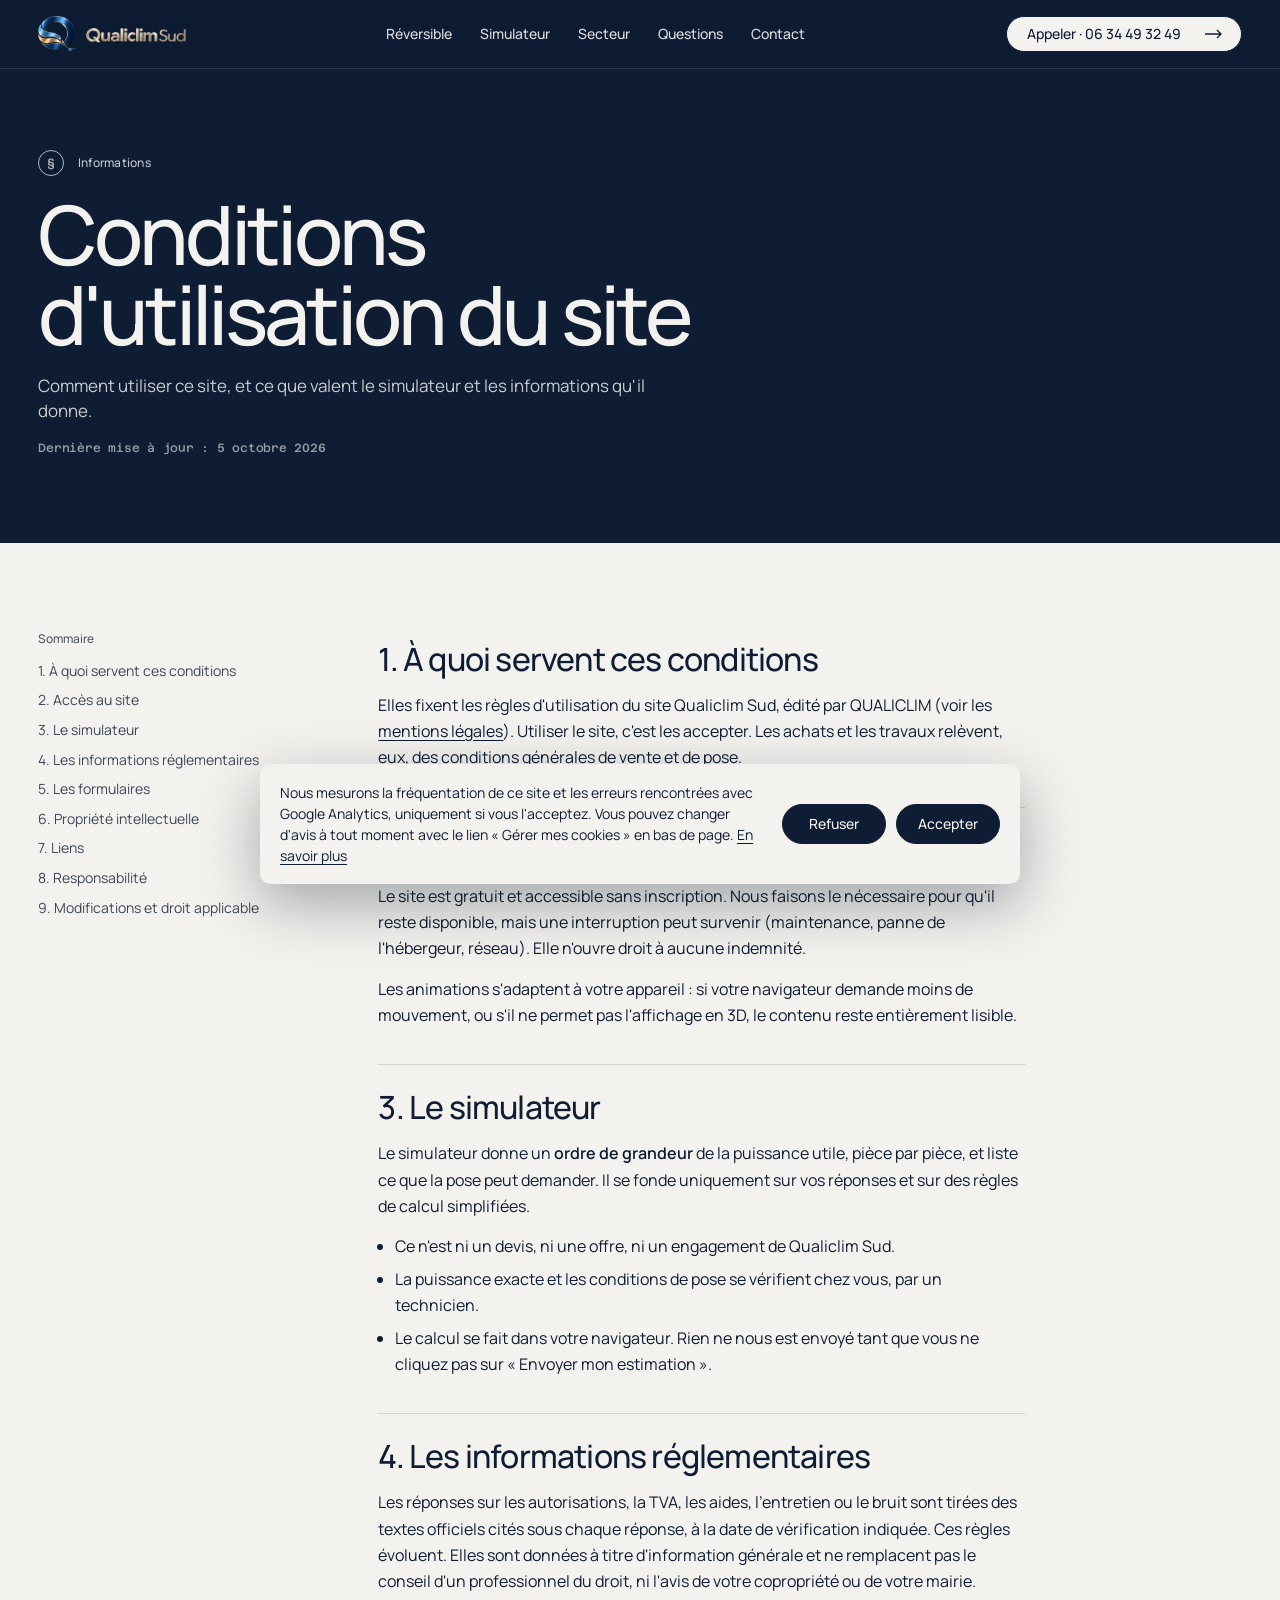
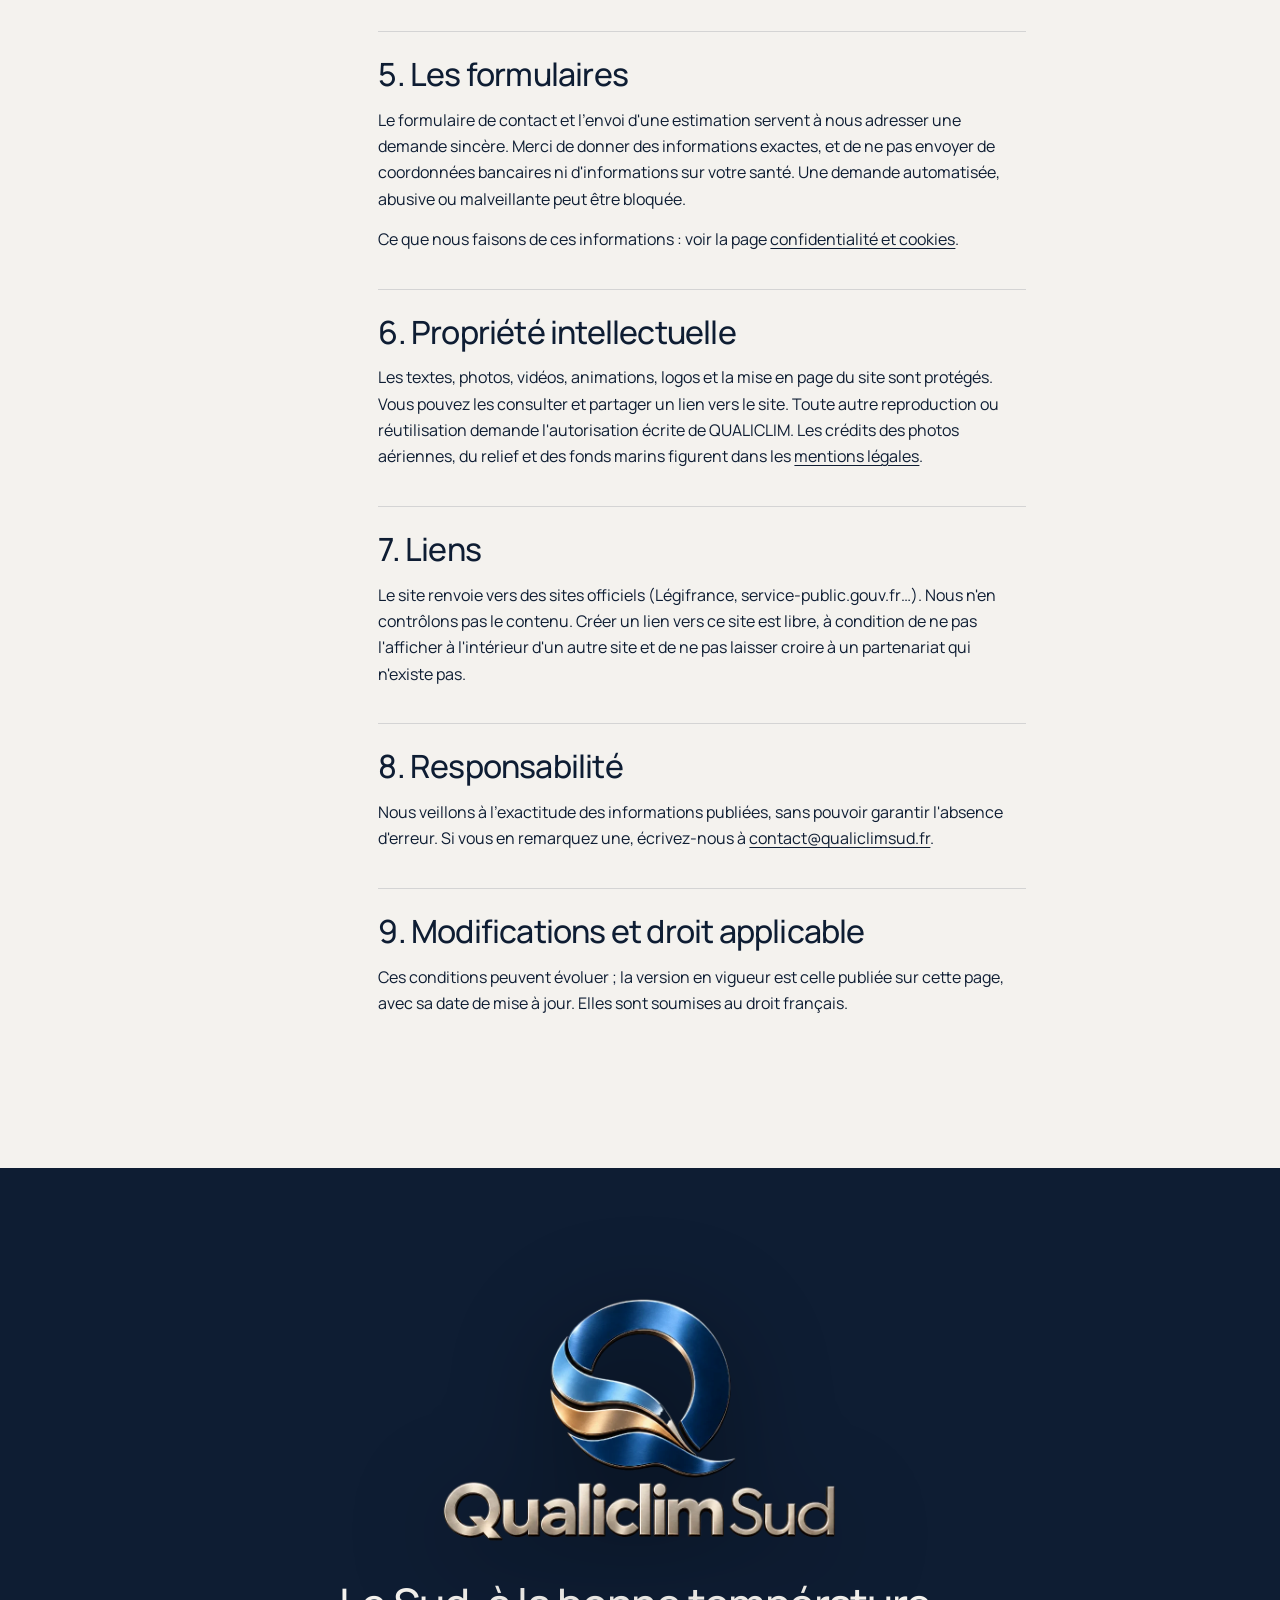
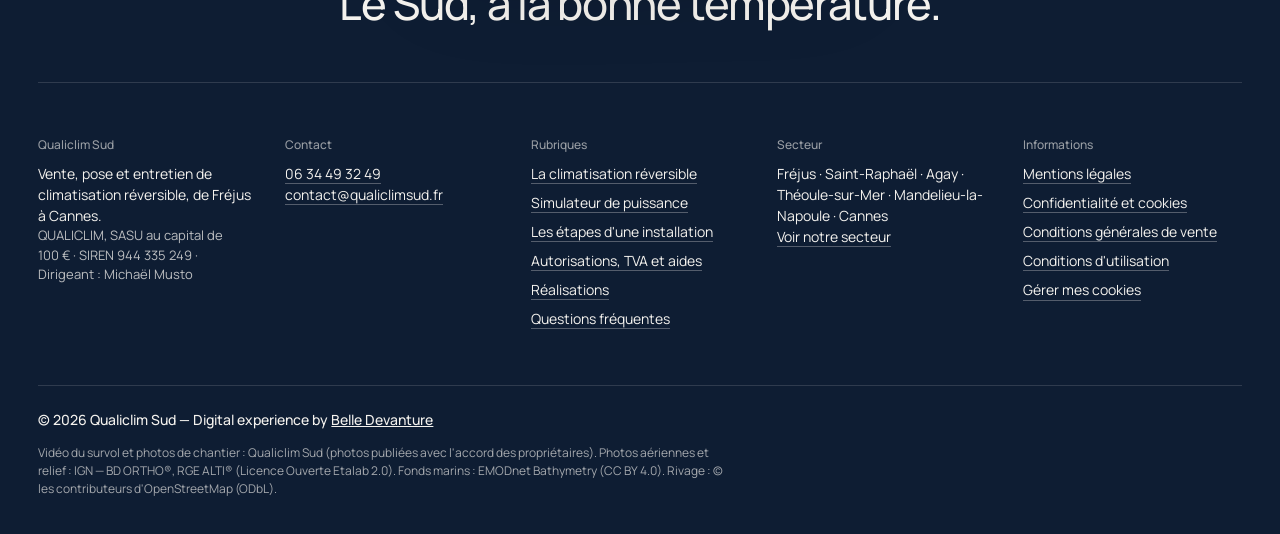
==== commit 2d7442a1: "Accueil : secteur en grand, textes des trois cartes et des marques, animation réversible plus claire" ====
--- a/cgu/index.html
+++ b/cgu/index.html
@@ -159,7 +159,7 @@
 }
 </script>
 <!-- /commun:tete -->
-<link rel="stylesheet" href="../css/site.css?v=4ccc894bd4">
+<link rel="stylesheet" href="../css/site.css?v=36f8884cf6">
 </head>
 <body class="page-simple">
 <a class="evitement" href="#contenu">Aller au contenu</a>
@@ -250,7 +250,7 @@
       <p class="pied__slogan">Le Sud, à la bonne température.</p>
     </div>
     <div class="pied__colonnes">
-      <div><p class="pied__t">Qualiclim Sud</p><p>Vente et pose de climatisation réversible, principalement Mitsubishi Electric et Mundoclima, de Fréjus à Cannes.</p><p class="pied__entreprise">QUALICLIM, SASU au capital de 100&nbsp;€ · SIREN 944&nbsp;335&nbsp;249 · Dirigeant : Michaël Musto</p></div>
+      <div><p class="pied__t">Qualiclim Sud</p><p>Vente, pose et entretien de climatisation réversible, de Fréjus à Cannes.</p><p class="pied__entreprise">QUALICLIM, SASU au capital de 100&nbsp;€ · SIREN 944&nbsp;335&nbsp;249 · Dirigeant : Michaël Musto</p></div>
       <div><p class="pied__t">Contact</p><p><a href="tel:+33634493249">06 34 49 32 49</a></p><p><a href="mailto:contact@qualiclimsud.fr">contact@qualiclimsud.fr</a></p></div>
       <nav aria-label="Rubriques du site"><p class="pied__t">Rubriques</p><ul>
         <li><a href="../#climatisation">La climatisation réversible</a></li>
--- a/css/site.css
+++ b/css/site.css
@@ -157,6 +157,11 @@
 .finale__nom { width: min(460px, 72vw, 50vh); height: auto; filter: drop-shadow(0 1px 1px rgba(14,29,51,.45)) drop-shadow(0 4px 10px rgba(14,29,51,.16)); }
 .slogan { font: 500 clamp(28px, 3.6vw, 52px)/1.05 var(--f); letter-spacing: -0.025em; max-width: 20ch; margin-top: clamp(8px, 2vh, 20px); }
 .finale .utile { opacity: .7; }
+/* Le secteur, en grand, et toutes les communes dessous (référencement local) */
+.finale__zone { font: 500 clamp(26px, 2.9vw, 42px)/1.05 var(--f); letter-spacing: -0.03em; margin-top: clamp(4px, 1.2vh, 12px); }
+.finale__villes { list-style: none; margin: 0; padding: 0; display: flex; flex-wrap: wrap; justify-content: center; gap: 2px 1.6em; max-width: 52ch; font: 500 clamp(12px, 1.05vw, 15px)/1.55 var(--f); opacity: .85; }
+@media (max-height: 640px) { .finale .utile { display: none; } }
+@media (max-height: 520px) { .finale__villes { display: none; } }
 /* Cap sur Fréjus */
 .cap { font: 500 clamp(44px, 8.4vw, 136px)/.9 var(--f); letter-spacing: -0.04em; text-align: center; text-shadow: 0 6px 50px rgba(10,22,40,.45); }
 .cap span { display: block; }
@@ -263,7 +268,11 @@
 .pile { display: grid; gap: 24px; }
 .pile__carte { position: sticky; top: calc(96px + var(--i) * 18px); display: grid; grid-template-columns: minmax(0, 1fr) minmax(0, 1.25fr); gap: 0; min-height: min(72vh, 560px);
   background: var(--porcelaine); border-radius: 10px; overflow: hidden; transform-origin: 50% 0; will-change: transform; box-shadow: 0 -1px 0 rgba(14,29,51,.06); }
-.pile__texte { padding: clamp(24px, 3vw, 44px); display: grid; align-content: space-between; gap: 22px; }
+.pile__texte { padding: clamp(24px, 3vw, 44px); display: grid; align-content: space-between; gap: 16px; }
+.pile__accroche { font: 500 clamp(19px, 1.7vw, 24px)/1.25 var(--f); letter-spacing: -0.02em; max-width: 24ch; text-wrap: balance; }
+.pile__texte > p:not(.n):not(.pile__accroche):not(.pile__marques) { max-width: 46ch; text-wrap: pretty; }
+.pile__marques { font: 500 12.5px/1.6 var(--f); color: color-mix(in srgb, var(--espresso) 78%, transparent); max-width: 46ch; }
+.pile__marques span { display: block; font: 500 11px/1 var(--f); letter-spacing: .08em; text-transform: uppercase; color: var(--cobalt); margin-bottom: 6px; }
 .pile__texte .n { font: 500 clamp(56px, 6vw, 96px)/.9 var(--f-chiffre) !important; letter-spacing: -0.08em; color: var(--cobalt); }
 .pile__texte h3 { font: 500 clamp(40px, 4.4vw, 64px)/1 var(--f); letter-spacing: -0.035em; }
 .pile__visuel { position: relative; overflow: hidden; min-height: 280px; background: var(--sable); }
@@ -403,7 +412,7 @@
 .envoi .pilule { justify-self: start; }
 .retour { font-size: 13px !important; opacity: .85; min-height: 1.4em; }
 @media (max-width: 960px) {
-  .simu__app { grid-template-columns: 1fr; }
+  .simu__app { grid-template-columns: minmax(0, 1fr); }
   .simu__scene { position: relative; top: auto; height: 58vh; min-height: 340px; max-height: 520px; }
   .simu__jauge { width: 128px; height: 128px; left: 14px; top: 14px; }
   .jauge__kw { font-size: 34px !important; }
@@ -504,13 +513,13 @@
 @media (hover: hover) and (pointer: fine) { .js-curseur .galerie__curseur { display: block; } .js-curseur .photo__plus { display: none; } .js-curseur .photo__ouvrir { cursor: none; } }
 .galerie__note { font: 400 13px/1.5 var(--f) !important; opacity: .75; max-width: 70ch; }
 @media (max-width: 820px) {
-  .galerie { grid-template-columns: 1fr 1fr; grid-template-rows: none; gap: 24px 12px; }
+  .galerie { grid-template-columns: minmax(0, 1fr) minmax(0, 1fr); grid-template-rows: none; gap: 24px 12px; }
   .photo--a, .photo--d { grid-column: 1 / -1; grid-row: auto; }
   .photo--b, .photo--c { grid-column: auto; grid-row: auto; }
   .photo__ouvrir { aspect-ratio: var(--ratio); }
   .photo figcaption { font-size: 13px; }
 }
-@media (max-width: 560px) { .galerie { grid-template-columns: 1fr; } .photo--b, .photo--c { grid-column: 1 / -1; } }
+@media (max-width: 560px) { .galerie { grid-template-columns: minmax(0, 1fr); } .photo--b, .photo--c { grid-column: 1 / -1; } }
 
 .visionneuse { position: fixed; inset: 0; width: 100%; height: 100%; max-width: none; max-height: none; margin: 0; padding: clamp(16px, 3vw, 36px); border: 0; background: var(--espresso); color: var(--porcelaine); overscroll-behavior: contain; }
 .visionneuse[open] { display: grid; grid-template-rows: auto minmax(0, 1fr) auto; gap: 18px; }
@@ -691,9 +700,11 @@
 .pile__visuel--apres img { object-position: 40% 35%; }
 
 /* Marques : discrètes, toutes les grandes en une ligne */
-.marques__grille { list-style: none; margin: 0; padding: 0; display: grid; grid-template-columns: repeat(4, minmax(0, 1fr)); border-top: 1px solid rgba(244,242,238,.14); }
+.marques__grille { list-style: none; margin: 0; padding: 0; display: grid; grid-template-columns: repeat(5, minmax(0, 1fr)); border-top: 1px solid rgba(244,242,238,.14); }
+.marques__note { font: 400 12px/1.5 var(--f) !important; opacity: .6; max-width: 60ch; }
 .marques__grille li { font: 500 clamp(18px, 1.8vw, 24px)/1.2 var(--f); letter-spacing: -0.02em; padding: 22px 0; border-bottom: 1px solid rgba(244,242,238,.14); }
 /* Simulateur : deux étapes, les questions écartées gardent leur valeur par défaut */
 .simu [hidden] { display: none !important; }
 .simu__etapes { grid-template-columns: repeat(2, minmax(0, 1fr)) !important; }
-@media (max-width: 760px) { .marques__grille { grid-template-columns: repeat(2, minmax(0, 1fr)); } }
+@media (max-width: 1000px) { .marques__grille { grid-template-columns: repeat(3, minmax(0, 1fr)); } }
+@media (max-width: 640px) { .marques__grille { grid-template-columns: repeat(2, minmax(0, 1fr)); } }
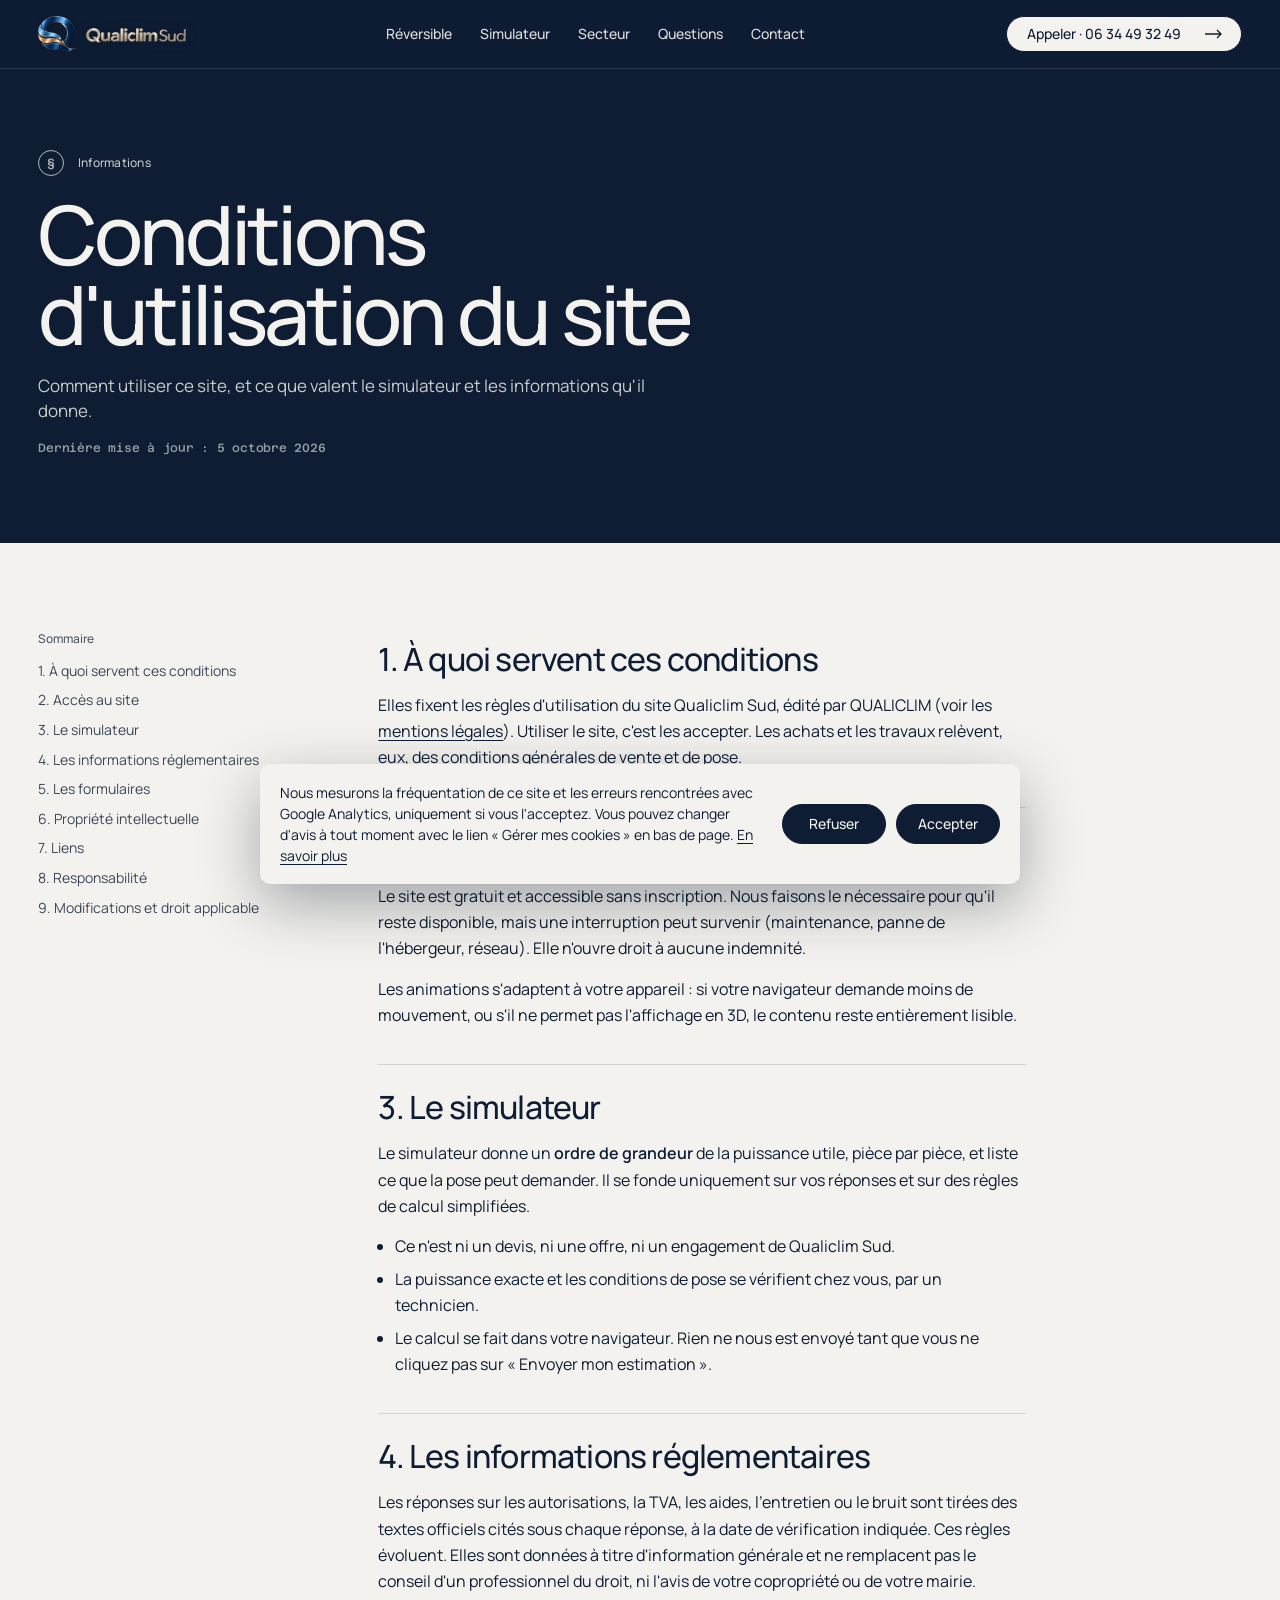
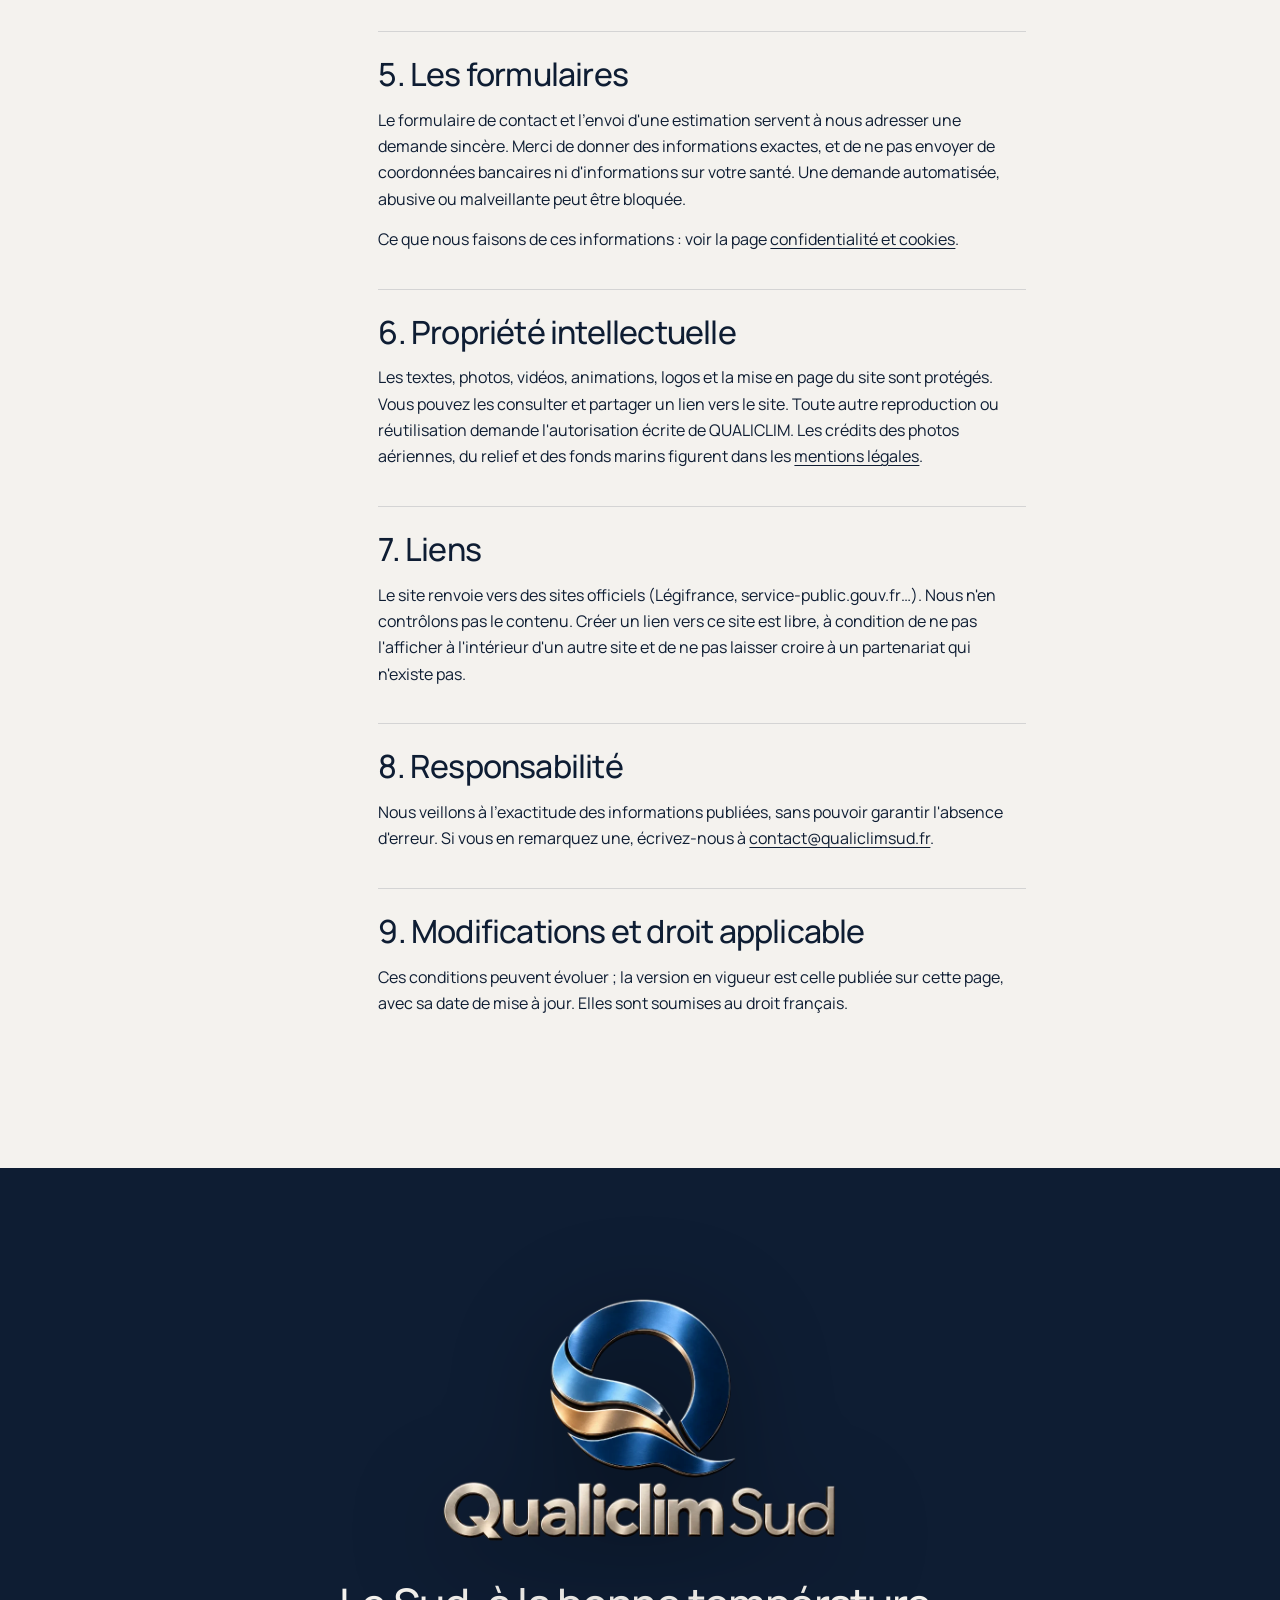
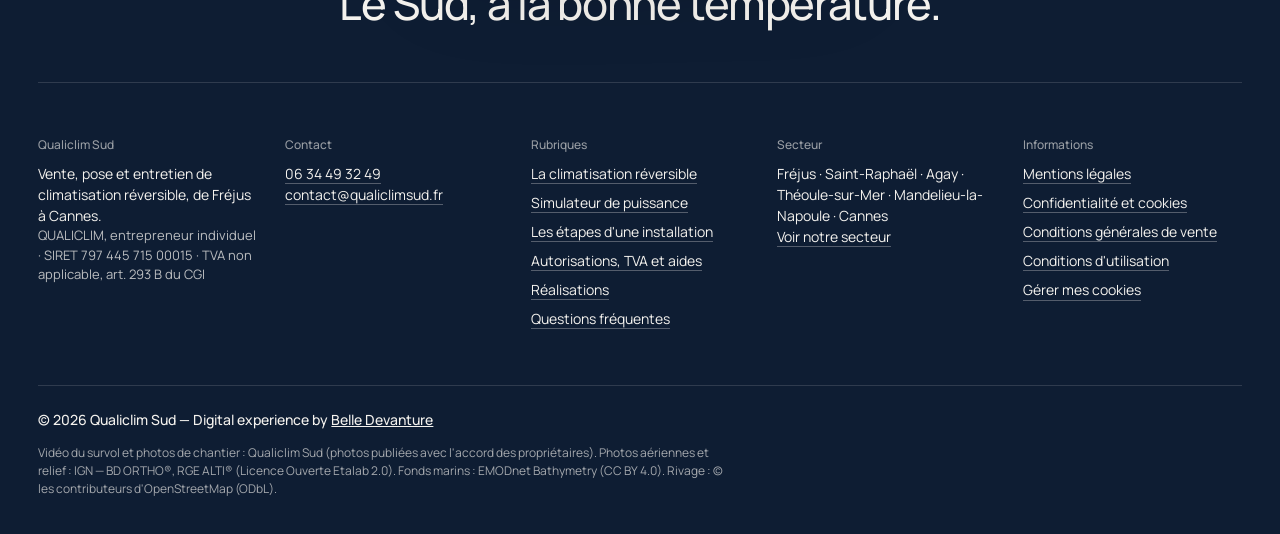
==== commit 1a64ea08: "Identité : entrepreneur individuel (SIRET 797 445 715 00015), franchise en base de TVA Le client est" ====
--- a/cgu/index.html
+++ b/cgu/index.html
@@ -250,7 +250,7 @@
       <p class="pied__slogan">Le Sud, à la bonne température.</p>
     </div>
     <div class="pied__colonnes">
-      <div><p class="pied__t">Qualiclim Sud</p><p>Vente, pose et entretien de climatisation réversible, de Fréjus à Cannes.</p><p class="pied__entreprise">QUALICLIM, SASU au capital de 100&nbsp;€ · SIREN 944&nbsp;335&nbsp;249 · Dirigeant : Michaël Musto</p></div>
+      <div><p class="pied__t">Qualiclim Sud</p><p>Vente, pose et entretien de climatisation réversible, de Fréjus à Cannes.</p><p class="pied__entreprise">QUALICLIM, entrepreneur individuel · SIRET 797&nbsp;445&nbsp;715&nbsp;00015 · TVA non applicable, art.&nbsp;293&nbsp;B du CGI</p></div>
       <div><p class="pied__t">Contact</p><p><a href="tel:+33634493249">06 34 49 32 49</a></p><p><a href="mailto:contact@qualiclimsud.fr">contact@qualiclimsud.fr</a></p></div>
       <nav aria-label="Rubriques du site"><p class="pied__t">Rubriques</p><ul>
         <li><a href="../#climatisation">La climatisation réversible</a></li>
